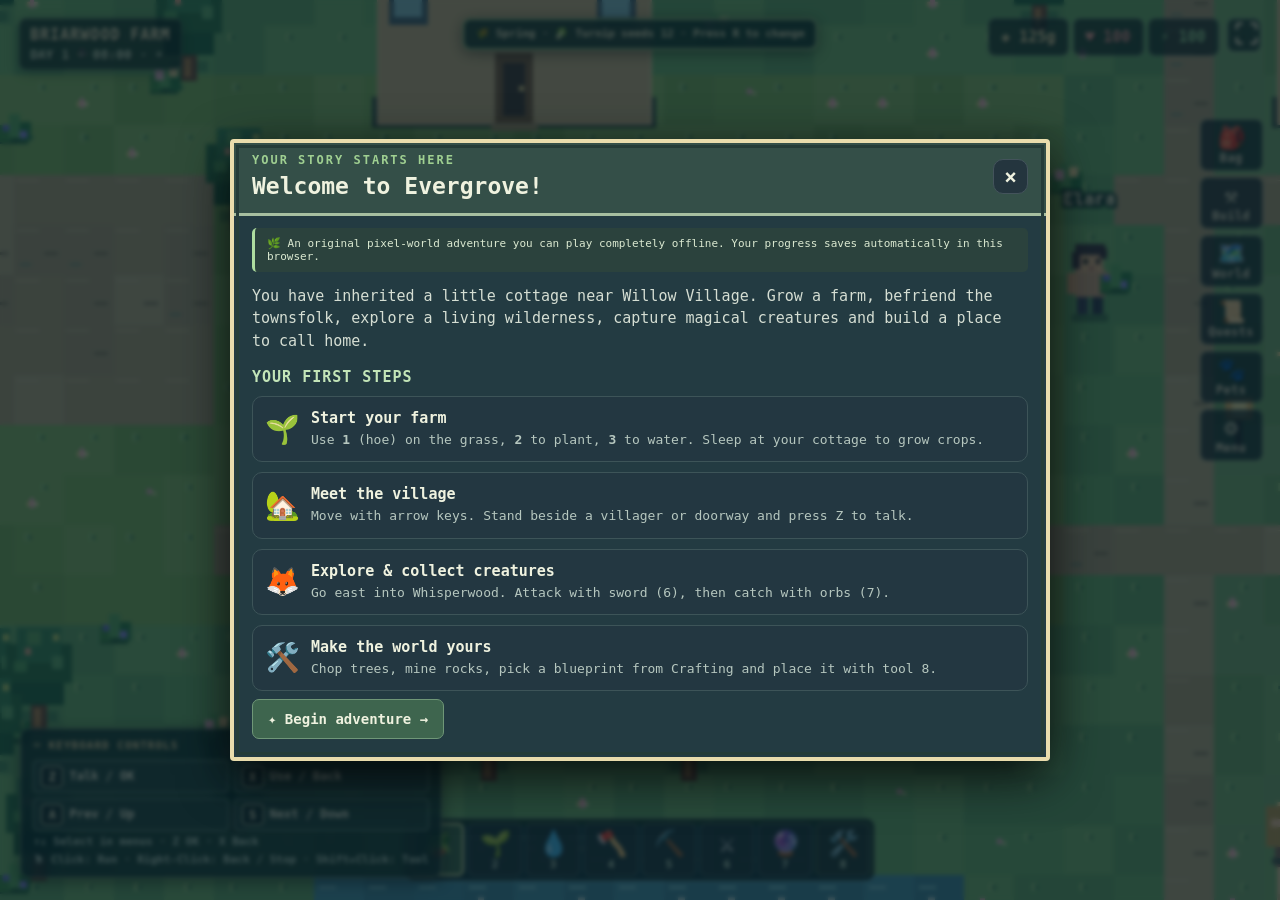
==== Evergrove/index.html @ 89de707e "Finish wilderness foraging, city stalls and in-game farm and sword controls" ====
<!DOCTYPE html>
<html lang="en">
<head>
  <meta charset="utf-8" />
  <meta name="viewport" content="width=device-width, initial-scale=1, maximum-scale=1, viewport-fit=cover" />
  <meta name="theme-color" content="#131d26" />
  <meta name="description" content="Play Evergrove: an offline-ready pixel farming, life, RPG and monster collecting adventure." />
  <link rel="manifest" href="./manifest.webmanifest" />
  <link rel="icon" href="./icon.svg" type="image/svg+xml" />
  <meta name="apple-mobile-web-app-capable" content="yes" />
  <meta name="apple-mobile-web-app-status-bar-style" content="black-translucent" />
  <meta name="apple-mobile-web-app-title" content="Evergrove" />
  <title>Evergrove · Pocket Adventure v0.5</title>
  <style>
:root{--bg:#121c25;--panel:#1b2a33;--panel2:#22323b;--border:#34434b;--muted:#9ba9a8;--light:#eff2df;--green:#9fcf91;--mint:#b8e6ae;--gold:#f4d291;--blue:#a2cde1;--danger:#ff9690;--shadow:0 12px 36px #07101550}*{box-sizing:border-box}html,body{margin:0;min-height:100%;background:radial-gradient(ellipse at 10% 5%,#203644,transparent 43%),radial-gradient(ellipse at 100% 90%,#24342a,transparent 44%),var(--bg);color:var(--light);font-family:system-ui,-apple-system,"Segoe UI",sans-serif}button{font:inherit;color:inherit;cursor:pointer}button:disabled{opacity:.35;cursor:not-allowed}.shell{max-width:1510px;margin:auto;padding:22px 25px 16px}.topbar{display:flex;align-items:center;gap:13px;margin-bottom:18px}.brand-mark{height:48px;width:48px;display:grid;place-items:center;background:#a9d899;color:#1b342f;font-size:30px;border-radius:13px;box-shadow:0 0 26px #9bd59b25}.eyebrow{font-size:10px;font-weight:800;letter-spacing:2px;color:var(--green)}h1,h2,p{margin:0}.brand-copy h1{font-size:22px;letter-spacing:4px;font-weight:950;line-height:1.2}.brand-copy h1 span{color:var(--gold)}.top-spacer{flex:1}.pill{font-size:11px;letter-spacing:1px;font-weight:800;padding:10px 14px;border:1px solid #496054;border-radius:999px;color:#c1f2b7;background:#233b34;white-space:nowrap}.pill.muted{background:#24323b;border-color:#394a53;color:#bac7c6}.dot{display:inline-block;background:#a9ed8c;border-radius:50%;width:7px;height:7px;margin-right:6px;box-shadow:0 0 9px #b5f5a5}.icon-btn{background:#24353e;border:1px solid #43535b;border-radius:10px;width:35px;height:35px;display:grid;place-items:center;font-size:21px;font-weight:700}.icon-btn:hover,.quick-actions button:hover{border-color:var(--green);background:#29423d}.layout{display:grid;grid-template-columns:minmax(0,1fr) 300px;gap:17px}.game-column{min-width:0}.world-header{display:flex;justify-content:space-between;align-items:center;padding:3px 5px 13px}.world-header h2{font-size:22px;letter-spacing:.3px;margin-top:3px}.world-details{display:flex;align-items:center;flex-wrap:wrap;gap:9px}.world-details span{font-size:12px;color:#e6e8d8;background:#22323c;border:1px solid #374953;padding:7px 10px;border-radius:6px;font-weight:700}.world-details .coin{color:#f6d793}.game-frame{position:relative;padding:6px;border:1px solid #65795d;border-radius:15px;background:#263a3a;box-shadow:0 20px 50px #050c1199;overflow:hidden}#game{display:block;width:100%;height:auto;aspect-ratio:5/3;image-rendering:pixelated;background:#528b63;border-radius:8px;cursor:crosshair}.viewport-badge{position:absolute;top:17px;left:18px;border:1px solid #f1f0d650;border-radius:5px;color:#fffbda;background:#14242caa;backdrop-filter:blur(5px);font-size:10px;letter-spacing:1.4px;font-weight:900;padding:7px 11px;pointer-events:none}.view-hint{position:absolute;bottom:17px;left:18px;pointer-events:none;background:#152a2dcc;border:1px solid #d0f5c535;padding:9px 12px;border-radius:7px;font-size:11px;font-weight:650;max-width:70%;text-shadow:0 1px #132}.toast-stack{position:absolute;left:50%;top:14%;transform:translateX(-50%);width:max-content;max-width:80%;display:flex;flex-direction:column;align-items:center;gap:6px;pointer-events:none}.toast{background:#172c31ee;border:1px solid #a7d899aa;padding:10px 15px;border-radius:9px;color:#f6f6df;box-shadow:var(--shadow);font-size:12px;animation:pop .16s ease-out}.toast.error{border-color:#f7a398}@keyframes pop{from{opacity:0;transform:translateY(7px)}to{opacity:1;transform:translateY(0)}}.tool-row{display:grid;grid-template-columns:repeat(8,minmax(0,1fr));gap:7px;padding:12px 0 10px}.tool{background:#203139;border:1px solid #41515a;border-radius:10px;min-width:0;min-height:69px;position:relative;display:flex;flex-direction:column;align-items:center;justify-content:center;gap:2px;transition:background .1s}.tool .tool-emoji{font-size:25px}.tool .tool-name{font-size:11px;font-weight:650;white-space:nowrap}.tool .tool-num{position:absolute;left:7px;top:5px;color:#829895;font-size:9px}.tool:hover{background:#31463e}.tool.active{background:#365344;border-color:#bcdd8e;box-shadow:inset 0 0 0 1px #a5cd8b,0 0 12px #a6d88525}.tool.active .tool-name{color:#d9f7bb}.bottom-row{display:flex;gap:18px;align-items:center;padding:4px 2px 14px}.bar-group{min-width:139px;flex:1;max-width:220px}.bar-group label{display:flex;justify-content:space-between;font-size:10px;font-weight:850;letter-spacing:1px;margin-bottom:6px;color:#c1ceca}.meter,.xp-track{height:8px;background:#0f1c24;overflow:hidden;border-radius:99px;border:1px solid #435453}.fill,.xp-track>div{height:100%;transition:width .25s ease}.fill.health{background:linear-gradient(90deg,#d66e67,#ffb295)}.fill.energy{background:linear-gradient(90deg,#72a4a4,#bceaa1)}.bottom-hint{margin-left:auto;font-size:11px;color:#abbdb5}.bottom-hint strong{color:#e1efcf}.quick-actions{display:flex;gap:8px;flex-wrap:wrap}.quick-actions button{padding:11px 13px;border-radius:9px;border:1px solid #42545a;background:#22313a;font-weight:760;font-size:12px}.sidebar{display:flex;flex-direction:column;gap:13px}.panel{background:linear-gradient(135deg,#22333b,#1d2c35);border:1px solid #394b50;border-radius:12px;padding:16px;box-shadow:0 8px 25px #0610182b}.panel-title{display:flex;align-items:center;justify-content:space-between;font-size:11px;font-weight:900;letter-spacing:1.2px;color:#d8e7c9;margin-bottom:13px}.tiny-chip{background:#405140;color:#c4e7ad;font-size:9px;border-radius:4px;padding:4px 6px}.profile{display:flex;align-items:center;gap:12px}.portrait{width:60px;height:60px;display:grid;place-items:center;background:linear-gradient(135deg,#80a9a1,#41746c);font-size:31px;border:2px solid #b4c7a8;border-radius:10px;box-shadow:inset 0 -6px #1f454630}.profile>div:last-child{flex:1;min-width:0}.profile strong,.companion-preview strong{display:block;font-size:13px}.profile small,.companion-preview small{display:block;font-size:10px;color:#a4b7b6;margin-top:4px}.xp-track{height:6px;margin-top:9px}.xp-track>div{background:#c7b1f0;width:0}.text-button{border:0;padding:0;background:transparent;color:#b6dcae;font-size:10px;letter-spacing:0}.text-button:hover{text-decoration:underline}.quest-preview{display:flex;flex-direction:column;gap:11px}.quest-item{display:flex;flex-direction:column;gap:5px}.quest-title{display:flex;justify-content:space-between;gap:9px;font-size:12px;font-weight:750}.quest-title span:last-child{font-weight:500;color:#d6ca97;white-space:nowrap}.quest-bar{height:5px;background:#344951;border-radius:5px;overflow:hidden}.quest-bar>div{height:100%;background:#aed69b}.inventory-mini{display:grid;grid-template-columns:repeat(4,minmax(0,1fr));gap:7px}.bag-slot{display:flex;align-items:center;flex-direction:column;justify-content:center;gap:2px;background:#162730;border:1px solid #34454b;border-radius:8px;padding:6px 1px;min-height:58px}.bag-slot span{font-size:20px}.bag-slot small{font-size:10px;color:#dfe3d3}.companion-preview{display:flex;align-items:center;gap:12px}.creature-emoji{font-size:33px}.log-panel{min-height:170px;flex:1}.log-content{display:flex;flex-direction:column;gap:9px;max-height:210px;overflow:auto}.log-entry{font-size:11px;line-height:1.4;color:#b1c2bb;border-bottom:1px solid #34454b;padding-bottom:7px}.log-entry b{color:#f0e4b5}footer{display:flex;justify-content:space-between;gap:16px;padding:22px 4px 5px;color:#829797;font-size:10px;letter-spacing:1px}.modal-layer{position:fixed;inset:0;z-index:1000;display:grid;place-items:center;background:#061017ca;backdrop-filter:blur(4px);padding:18px}.modal-layer.hidden{display:none}.modal{width:min(660px,96vw);max-height:min(86vh,850px);display:flex;flex-direction:column;overflow:hidden;border:1px solid #7f9e82;border-radius:15px;background:#1a2a34;box-shadow:0 30px 90px #0009}.modal-head{padding:19px 22px 16px;display:flex;align-items:center;justify-content:space-between;border-bottom:1px solid #40545a;background:#22373d}.modal-head h2{font-size:21px;margin-top:5px}.modal-body{overflow:auto;padding:20px 22px 25px}.modal p{font-size:13px;color:#d5ded3;line-height:1.7;margin:0 0 12px}.modal h3{font-size:12px;letter-spacing:1px;color:#c3e5b8;margin:16px 0 10px}.modal-list{display:grid;gap:10px}.modal-item{display:flex;align-items:center;gap:11px;padding:12px;border:1px solid #3d5458;border-radius:10px;background:#233741}.modal-item .emoji{font-size:28px;flex:0 0 35px;text-align:center}.modal-item .item-detail{flex:1;min-width:0}.modal-item strong{display:block;font-size:13px}.modal-item small{display:block;font-size:11px;color:#b6c7bf;margin-top:4px;line-height:1.4}.modal-item button,.choice,.primary-btn,.danger-btn{border:1px solid #6f9777;border-radius:7px;background:#3e654e;padding:9px 12px;font-size:11px;font-weight:850}.modal-item button:hover,.choice:hover,.primary-btn:hover{background:#527b5d}.modal-item button:disabled{background:#35444b;border-color:#4b5e60}.choice{width:100%;text-align:left;margin-top:8px;background:#293e43;border-color:#456060;padding:12px;font-size:12px}.primary-btn{padding:11px 15px;margin-top:8px}.danger-btn{background:#6b373d;border-color:#bb777b;margin-top:8px}.button-line{display:flex;gap:8px;flex-wrap:wrap;align-items:center;margin:10px 0}.stat-line{display:flex;justify-content:space-between;gap:10px;padding:8px 0;border-bottom:1px solid #31474d;color:#d2dcca;font-size:12px}.item-grid{display:grid;grid-template-columns:repeat(4,1fr);gap:9px}.item-grid .bag-slot{min-height:85px}.item-grid .bag-slot small{word-break:break-word;padding:0 2px;text-align:center}.mini-map{width:100%;border:3px solid #51695c;border-radius:6px;image-rendering:pixelated}.notification{font-size:11px;padding:9px 12px;margin-bottom:13px;background:#2b423d;border-left:3px solid #aedda0;border-radius:5px;color:#dbe9d1}.subtle{color:#adbdba;font-size:11px!important}.kbd{display:inline-block;padding:2px 6px;border:1px solid #647875;border-radius:4px;background:#314449;color:#e4ebd9;font-family:monospace;font-size:11px}.mobile-controls{display:none}.mobile-controls button{background:#1a2c36bb;border:2px solid #e0f3cf77;color:#fff;border-radius:11px;touch-action:none}.dpad>button{margin-left:43px}.dpad button{width:43px;height:40px;margin:2px;font-size:15px}.touch-actions{display:flex;gap:8px;align-items:end}.touch-actions button{height:60px;width:58px;font-size:19px;font-weight:900}.touch-actions small{font-size:9px}@media(max-width:1180px){.layout{grid-template-columns:minmax(0,1fr) 265px}.pill.muted{display:none}.shell{padding:15px}.panel{padding:12px}.tool .tool-name{font-size:10px}}@media(max-width:850px){.layout{grid-template-columns:1fr}.sidebar{display:grid;grid-template-columns:repeat(2,minmax(0,1fr))}.world-header{gap:10px;flex-wrap:wrap}.bottom-hint{display:none}.log-panel{min-height:auto}.mobile-controls{display:flex;position:absolute;bottom:14px;left:12px;right:12px;justify-content:space-between;align-items:end;pointer-events:none}.mobile-controls button{pointer-events:auto}.view-hint{display:none}.shell{padding:9px}.topbar{gap:8px}.brand-mark{height:41px;width:41px}.brand-copy h1{font-size:17px}.brand-copy .eyebrow{font-size:8px}.world-details{gap:5px}.world-details span{font-size:10px;padding:5px 7px}}@media(max-width:580px){.sidebar{grid-template-columns:1fr}.pill.offline{font-size:8px;padding:7px}.tool-row{grid-template-columns:repeat(4,1fr)}.tool{min-height:58px}.world-header h2{font-size:18px}.world-details{width:100%}.game-frame{padding:3px}.viewport-badge{top:8px;left:8px;font-size:8px;padding:5px}.quick-actions button{flex:1 1 28%;font-size:10px;padding:9px 5px}.dpad button{width:35px;height:34px}.dpad>button{margin-left:36px}.touch-actions button{height:47px;width:42px}.item-grid{grid-template-columns:repeat(3,1fr)}.modal-body{padding:13px}.modal-head{padding:12px}}

/* v0.2 - Pixel-world interface. Every actionable menu is over the game. */
:root{--touch-opacity:.28}
html,body{overscroll-behavior:none}
body{background:#101b23}
.shell{max-width:1260px;padding:20px;margin:auto}
.topbar,.world-header,.tool-row,.bottom-row,.quick-actions,.sidebar,footer{display:none!important}
.layout{display:block!important}.game-column{width:100%}
.game-frame{padding:4px;position:relative;isolation:isolate;overflow:hidden;border:3px solid #617a61;border-radius:14px;background:#15292a;user-select:none;-webkit-user-select:none}
#game{width:100%;height:auto;display:block;aspect-ratio:5/3;cursor:crosshair;touch-action:none}
.view-hint,.viewport-badge{display:none!important}
.game-hud{position:absolute;inset:0;pointer-events:none;z-index:10;font-family:ui-monospace,Consolas,monospace}
.game-hud button{pointer-events:auto;touch-action:manipulation}
.hud-top{position:absolute;left:1.5%;right:1.5%;top:2%;display:flex;align-items:flex-start;gap:8px;justify-content:space-between}
.hud-location{display:flex;flex-direction:column;gap:3px;background:#172c2cbb;border:1px solid #d5e3bf5a;padding:7px 10px;border-radius:7px;text-shadow:1px 1px #172321;box-shadow:0 3px 12px #051a1855}
.hud-location span:first-child{font-size:12px;letter-spacing:1px;font-weight:900;color:#fcf2c5}.hud-location span:last-child{font-size:10px;color:#e0f2cf;font-weight:700}
.hud-stats{display:flex;margin-left:auto;gap:4px}.hud-stats span{background:#162c30bc;color:#ffecb4;border:1px solid #c5d6bc77;border-radius:7px;padding:7px 9px;font-size:12px;font-weight:800;text-shadow:1px 1px #142423}
.hud-stats span:nth-child(2){color:#f7aaa0}.hud-stats span:nth-child(3){color:#b1eda9}
.hud-icon{width:34px;height:34px;border:1px solid #cfeac593;border-radius:7px;background:#172c30ba;font-size:24px;font-weight:900;color:#fff5d7}
.hud-menu{position:absolute;top:13.2%;right:1.35%;display:flex;flex-direction:column;gap:6px}
.hud-menu button{min-width:48px;min-height:43px;padding:5px 8px;background:#122732bd;border:1px solid #e3ebc177;border-radius:7px;color:#f7edce;font-size:18px;display:flex;flex-direction:column;gap:1px;align-items:center;justify-content:center;text-shadow:1px 1px 1px #16282b}
.hud-menu button small{font-size:9px;font-weight:850;letter-spacing:.3px}
.hud-menu button:active,.hud-menu button:hover,.ingame-tool:hover{background:#50745bce}
.ingame-tools{position:absolute;bottom:2.1%;left:50%;transform:translateX(-50%);display:flex;gap:4px;border:1px solid #e2e8c262;border-radius:9px;padding:4px;background:#0c2328bd}
.ingame-tool{height:45px;min-width:48px;background:#2d4245b5;color:#fff;border:1px solid #8da79774;border-radius:6px;display:flex;align-items:center;justify-content:center;flex-direction:column;gap:0;position:relative}
.ingame-tool span{font-size:22px}.ingame-tool small{font:600 9px monospace;color:#cde5c8}.ingame-tool.active{background:#4c7559e8;border:2px solid #e4efa9}
.modal-layer{position:absolute;inset:0;z-index:80;padding:12px;background:#04161fb0;backdrop-filter:blur(2px)}
.modal{max-height:91%;width:min(690px,96%);border:4px solid #e9dcac;outline:3px solid #243c38;outline-offset:-9px;border-radius:4px;background:#233b42;box-shadow:0 14px 50px #000c;font-family:ui-monospace,Consolas,monospace}
.modal-head{background:#344f48;padding:10px 18px 12px;border-bottom:3px solid #a7bfa0}
.modal-head h2{font-size:20px;line-height:1.25}.modal-body{padding:12px 18px 18px}
.modal-layer.dialogue-layer{background:transparent;backdrop-filter:none;display:flex;align-items:flex-end;justify-content:center;padding:0 8% 9%;pointer-events:none}
.dialogue-layer .modal{width:100%;max-width:800px;max-height:76%;pointer-events:auto;box-shadow:0 4px 0 #1a3334,0 9px 35px #000a}
.dialogue-layer .modal-head{padding:5px 12px;min-height:33px}
.dialogue-layer .modal-head h2,.dialogue-layer .modal-head .eyebrow{display:none}
.dialogue-layer .modal-body{padding:8px 14px 14px}
.dialogue-layer .modal h3{margin:8px 0 3px;font-size:10px;color:#f8dda6}
.dialogue-layer .choice{font-size:12px;padding:8px 12px;margin-top:5px}
.dialogue-pixel{display:flex;align-items:stretch;gap:12px;color:#ffefbd}
.dialogue-face{display:flex;flex-direction:column;align-items:center;justify-content:center;min-width:104px;background:#4d7261;border:3px solid #a3b692;border-radius:3px;box-shadow:inset 0 0 0 3px #385f52;padding:7px 3px}
.dialogue-face span{font-size:45px;line-height:1.25;image-rendering:pixelated}
.dialogue-face small{font-size:9px;color:#f4e8ba;text-align:center}
.dialogue-talk{flex:1;min-width:0;display:flex;flex-direction:column;justify-content:center;gap:8px}
.dialogue-speaker{font-weight:900;font-size:16px;color:#e9de98;border-bottom:1px solid #a6b28b99;padding-bottom:5px}
.dialogue-speaker small{float:right;color:#f4b3ac;font-size:11px}
.dialogue-copy{min-height:42px;font-size:15px;font-weight:650;line-height:1.5;color:#f7f0da;cursor:pointer}
.dialogue-copy:after{content:' ▾';color:#d5efb2;animation:blinky .9s step-end infinite}
.dialogue-gift{font-size:11px;color:#b6d7bb}
@keyframes blinky{50%{opacity:0}}
.touch-opacity-slider{width:100%;accent-color:#a5d58f;touch-action:auto;margin:12px 0}
.mobile-controls,.orientation-advice{display:none}
.toast-stack{top:20%;z-index:60}
@media(max-width:730px){
 .shell{padding:0}.game-frame{border-radius:0;border-width:0;padding:0}
 .hud-menu{top:16%}.hud-menu button{min-width:40px;min-height:38px;font-size:15px}
 .hud-stats span{padding:6px;font-size:10px}
 .hud-location{padding:5px;font-size:10px}
 .ingame-tools{bottom:1%}.ingame-tool{min-width:34px;height:38px}.ingame-tool span{font-size:16px}
}
/* Touch first - the overlay fades until pressed, like mobile shooter games. */
@media(hover:none) and (pointer:coarse){
 body{touch-action:pan-x pan-y}
 .shell{padding:0;max-width:none}
 .game-frame{border:0;border-radius:0;padding:0;width:100vw}
 .game-hud{pointer-events:none}
 .hud-top{top:env(safe-area-inset-top,3px);padding-top:3px;left:max(8px,env(safe-area-inset-left));right:max(8px,env(safe-area-inset-right))}
 .hud-location{padding:4px 7px}.hud-location span:first-child{font-size:9px}.hud-location span:last-child{font-size:8px}
 .hud-stats span{padding:4px 6px;font-size:10px}.hud-icon{width:31px;height:31px}
 .hud-menu{top:18%;right:max(7px,env(safe-area-inset-right));flex-direction:column;gap:4px;z-index:1}
 .hud-menu button{width:42px;min-height:33px;padding:3px;font-size:15px;border-color:#e2ecd158;background:#102933ad}
 .hud-menu button small{font-size:7px}
 .ingame-tools{display:none}
 .mobile-controls{display:flex!important;position:absolute;inset:auto 0 0 0;height:54%;z-index:30;justify-content:space-between;align-items:flex-end;pointer-events:none;padding:0 max(20px,env(safe-area-inset-right)) max(15px,env(safe-area-inset-bottom)) max(18px,env(safe-area-inset-left))}
 .joystick-zone{--stick-size:clamp(108px,22vw,154px);position:relative;flex:none;width:var(--stick-size);height:var(--stick-size);border-radius:50%;touch-action:none;pointer-events:auto;opacity:var(--touch-opacity);transition:opacity .15s;outline:none}
 .joystick-ring{position:absolute;inset:3px;border:2.5px solid #f8ffd9;border-radius:50%;background:#213f42b5;box-shadow:0 0 0 5px #10202544,inset 0 0 24px #c7e9c022}
 .joystick-ring:before,.joystick-ring:after{content:'';position:absolute;background:#e1efcf33;left:50%;top:17%;width:1px;height:66%}.joystick-ring:after{transform:rotate(90deg)}
 .joystick-knob{position:absolute;left:50%;top:50%;width:41%;height:41%;border-radius:50%;background:#d4edc5b4;border:2px solid #f6ffe1;box-shadow:0 2px 12px #060f1255;transform:translate(-50%,-50%);will-change:transform}
 .joystick-caption{position:absolute;top:100%;left:50%;transform:translate(-50%,2px);font:700 9px monospace;color:#fffbe1;pointer-events:none}
 .joystick-zone.engaged,.mobile-action-pair button:active,.mobile-tool-picker button:active{opacity:.78}
 .right-game-controls{pointer-events:none;display:flex;flex-direction:column;align-items:center;gap:8px;margin-bottom:6px}
 .right-game-controls button{pointer-events:auto;touch-action:none;user-select:none;-webkit-user-select:none}
 .mobile-tool-picker{display:flex;align-items:center;gap:4px;border-radius:7px;padding:3px 6px;background:#172c317f;opacity:var(--touch-opacity);border:1px solid #d5f2d8a0;pointer-events:auto}
 .mobile-tool-picker button{width:29px;height:27px;font-size:12px;border:0;background:#527369aa;border-radius:5px;color:white}
 .mobile-tool-picker span{display:inline-block;min-width:74px;text-align:center;font:bold 11px monospace;color:#fff}
 .mobile-action-pair{display:flex;gap:14px;align-items:flex-end}
 .mobile-action-pair button{width:clamp(61px,9vw,85px);height:clamp(61px,9vw,85px);border:3px solid #f5f6df;border-radius:50%;background:#1c3c45d1;color:#f7f5e1;display:flex;flex-direction:column;align-items:center;justify-content:center;gap:2px;opacity:var(--touch-opacity);box-shadow:0 2px 12px #080f1666}
 .mobile-action-pair button b{font-size:22px}.mobile-action-pair button small{font:900 10px monospace}
 .mobile-action-pair button.action-use{transform:translateY(-25px);border-color:#dbeba9}
 .modal-layer{z-index:65;padding:6px;background:#06171cbd}
 .modal{width:93%;max-height:96%;border-width:3px;outline-width:2px}
 .modal-head{padding:5px 12px}.modal-head h2{font-size:15px}
 .modal-body{padding:8px 11px;font-size:11px}.modal-item{padding:7px}
 .modal-item small,.modal p{font-size:10px;line-height:1.4}
 .dialogue-layer{padding:0 8% 4%}
 .dialogue-layer .modal{width:100%;max-height:88%}
 .dialogue-layer .modal-body{padding:7px 10px}
 .dialogue-face{min-width:69px}.dialogue-face span{font-size:29px}
 .dialogue-copy{font-size:12px;min-height:31px}.dialogue-speaker{font-size:14px}
 .dialogue-layer .choice{padding:7px 9px;font-size:11px}
 .dialogue-layer .modal h3{font-size:9px;margin:5px 0}
}
/* Mobile landscape has a full-window canvas with no browser-page scrolling. */
@media(hover:none) and (pointer:coarse) and (orientation:landscape){
 html,body{width:100%;height:100%;overflow:hidden}
 .shell,.layout,.game-column{height:100%;width:100%;padding:0}
 .game-frame{position:fixed;inset:0;width:100vw;height:100dvh;max-height:none;overflow:hidden;display:grid;place-items:center;background:#0f2928}
 #game{width:100%;height:100%;aspect-ratio:auto;object-fit:fill}
 .joystick-zone{--stick-size:clamp(100px,23dvh,155px)}
 .mobile-controls{height:55%;padding-bottom:max(13px,env(safe-area-inset-bottom))}
 .right-game-controls{margin-right:5px}
 .mobile-action-pair button{width:clamp(55px,14dvh,79px);height:clamp(55px,14dvh,79px)}
 .mobile-action-pair button.action-use{transform:translateY(-17px)}
 .hud-menu{top:19%}
}
@media(hover:none) and (pointer:coarse) and (orientation:portrait){
 .orientation-advice{display:flex;position:fixed;inset:0;z-index:120;background:#132f31f5;color:#f5eaca;align-items:center;justify-content:center;flex-direction:column;text-align:center;padding:28px;gap:15px}
 .orientation-advice .rotate-icon{font-size:60px;color:#cce4a3;letter-spacing:8px}
 .orientation-advice strong{font:bold 21px monospace}.orientation-advice p{font-size:13px;line-height:1.5;max-width:300px}
 .orientation-advice button{padding:12px 16px;background:#456b56;border:2px solid #acd4a6;color:#fff4d2;border-radius:7px;font:700 12px monospace}
 body.allow-portrait .orientation-advice{display:none}
 #game{max-height:95vh}
 .mobile-controls{height:44%;padding:0 15px 19px}
 .joystick-zone{--stick-size:105px}
 .mobile-action-pair button{width:55px;height:55px}
 .right-game-controls{gap:8px}
}
@media(max-height:420px) and (orientation:landscape){
 .hud-menu{top:18%;gap:3px}.hud-menu button{min-height:29px;width:37px;font-size:13px}
 .hud-menu button small{font-size:7px}
 .mobile-controls{padding-bottom:9px}
 .joystick-zone{--stick-size:clamp(93px,34dvh,125px)}
 .modal-item{padding:5px}
}

/* v0.3 - GBA dialogue takes only the bottom 30% of the actual game viewport.
   Choices float separately on the RIGHT, ABOVE the dialogue, never pushing it taller. */
.modal-layer.dialogue-layer {
  position:absolute; inset:0; padding:0 1.5% 1.1%;
  display:flex; align-items:flex-end; justify-content:center;
  background:transparent; backdrop-filter:none; pointer-events:none; z-index:85;
}
.dialogue-layer .modal {
  box-sizing:border-box; position:relative; flex:none;
  width:100%; max-width:none; height:30%; min-height:0; max-height:30%;
  margin:0; padding:0; display:block; overflow:visible; pointer-events:auto;
  border:3px solid #f4e1a8; outline:2px solid #304b44;
  outline-offset:-7px; border-radius:5px;
  background:linear-gradient(165deg,#34564c,#263f42);
  box-shadow:0 5px 0 #19322c,0 10px 28px #0008;
}
.dialogue-layer .modal-head {
  position:absolute; top:4px; right:5px; width:auto; height:auto; min-height:0;
  border:0; background:transparent; padding:0; z-index:6;
}
.dialogue-layer .modal-head h2,.dialogue-layer .modal-head .eyebrow {display:none}
.dialogue-layer .modal-head .icon-btn {
  width:clamp(20px,2.8vw,27px); height:clamp(20px,2.8vw,27px); border-radius:3px;
  font-size:17px; line-height:1; background:#142c2add; border-color:#d9e0a9a1;
}
.dialogue-layer .modal-body {padding:0; width:100%; height:100%; overflow:visible}
.dialogue-layer .dialogue-pixel {
  width:100%; height:100%; display:grid;
  grid-template-columns:clamp(70px,18%,136px) minmax(0,1fr);
  align-items:stretch; gap:clamp(7px,1.4vw,16px); padding:clamp(5px,.7vw,9px);
}
.dialogue-layer .dialogue-face {
  min-width:0; width:100%; height:100%; padding:2px;
  display:flex; flex-direction:column; justify-content:center; gap:1px;
  background:#567c69; border:2px solid #a5b798;
  box-shadow:inset 0 0 0 2px #365950; overflow:hidden;
}
.dialogue-layer .npc-pixel-portrait {
  display:block; height:calc(100% - 14px); width:100%; min-height:0;
  image-rendering:pixelated; object-fit:contain;
}
.dialogue-layer .dialogue-face small {
  display:block; font-size:clamp(7px,.85vw,10px); letter-spacing:.3px; white-space:nowrap;
  text-align:center; color:#fff0bf;
}
.dialogue-layer .dialogue-talk {min-width:0; min-height:0; display:flex; flex-direction:column;
  justify-content:space-between; gap:2px; padding:3px clamp(22px,3.8vw,38px) 2px 0;
}
.dialogue-layer .dialogue-speaker {padding:0 0 4px; margin:0; display:flex; gap:8px;
  justify-content:flex-start; align-items:center; font-size:clamp(11px,1.6vw,16px); line-height:1.1;
  border-bottom:1px solid #b1b99588;
}
.dialogue-layer .dialogue-speaker span {float:none; margin-left:auto; color:#ffc3ad; font-size:clamp(9px,1.1vw,12px)}
.dialogue-layer .dialogue-copy {
  flex:1; min-height:0; max-height:100%; padding:3px 0;
  font-size:clamp(11px,1.38vw,16px); line-height:1.35; font-weight:650;
  overflow-y:auto; overflow-wrap:break-word; color:#fff8df;
}
.dialogue-layer .dialogue-footer {display:flex; align-items:center; justify-content:space-between;
  gap:6px; font:600 clamp(8px,.93vw,11px)/1.1 monospace; color:#c8e0bd;
}
.dialogue-layer .dialogue-choices {
  position:absolute; bottom:calc(100% + 9px); right:0;
  width:clamp(165px,28%,290px); max-height:min(56vh,350px);
  background:#263d43; border:3px solid #f1dba8;
  border-radius:4px; padding:7px; overflow-y:auto; z-index:8;
  box-shadow:0 6px 0 #1a2d32,0 8px 28px #000a;
  overscroll-behavior:contain; scrollbar-width:thin;
}
.dialogue-layer .dialogue-option-list {display:flex;flex-direction:column;gap:5px}
.dialogue-layer .dialogue-option-list[hidden] {display:none!important}
.dialogue-layer .choices-heading {font:bold clamp(9px,1vw,11px)/1.1 monospace;
  letter-spacing:.8px;color:#f7e6b7;padding:3px 4px 6px;
  border-bottom:1px solid #869b8b;
}
.dialogue-layer .dialogue-choices .choice {
  width:100%; margin:0; display:block; text-align:left;
  padding:clamp(7px,.85vw,10px); min-height:29px;
  border:1px solid #6e927b;border-radius:3px;background:#355451;
  font:700 clamp(10px,1.12vw,12px)/1.15 monospace; color:#f8f1d7;
  touch-action:manipulation;
}
.dialogue-layer .dialogue-choices .choice:hover,.dialogue-layer .dialogue-choices .choice:focus-visible {background:#567d64;outline:1px solid #e6f0b9}
.dialogue-layer .dialogue-choices .choice:disabled {opacity:.48}
.dialogue-layer .dialogue-choices .dialogue-exit {color:#eadcba;background:#41524e}
/* On a rotated phone the viewport may only be 320-400px tall. */
@media (max-height:500px) and (orientation:landscape){
  .dialogue-layer .dialogue-pixel {grid-template-columns:clamp(65px,15%,108px) minmax(0,1fr); padding:5px;gap:8px}
  .dialogue-layer .dialogue-speaker {font-size:12px;padding-bottom:2px}
  .dialogue-layer .dialogue-copy {font-size:clamp(10px,1.7vw,13px);line-height:1.25;padding:1px 0}
  .dialogue-layer .dialogue-footer {font-size:8px}
  .dialogue-layer .dialogue-choices {width:clamp(157px,28%,240px);max-height:58vh;padding:5px}
  .dialogue-layer .dialogue-choices .choice {font-size:10px;padding:7px;min-height:27px}
  .dialogue-layer .dialogue-face small {display:none}
  .dialogue-layer .npc-pixel-portrait {height:100%}
}
@media (max-width:540px) and (orientation:portrait){
  .dialogue-layer .dialogue-pixel {grid-template-columns:52px minmax(0,1fr);gap:5px;padding:3px}
  .dialogue-layer .dialogue-face small,.dialogue-layer .dialogue-footer {display:none}
  .dialogue-layer .dialogue-copy {font-size:10px}
  .dialogue-layer .dialogue-speaker {font-size:11px;padding-bottom:2px}
  .dialogue-layer .dialogue-choices {width:min(180px,58vw);max-height:47vh}
}


/* v0.4: Always place NPC interaction outcomes ABOVE the choice list. */
.dialogue-layer .dialogue-side {
  position:absolute; right:0; bottom:calc(100% + 9px);
  width:clamp(165px,28%,290px); max-height:min(61dvh,400px);
  display:flex; flex-direction:column; gap:7px;
  pointer-events:auto; z-index:10;
}
.dialogue-layer .dialogue-side .dialogue-choices {
  position:relative; bottom:auto; right:auto; width:100%;
  max-height:none; min-height:0; flex:0 1 auto;
  overflow-y:auto; z-index:1;
}
.dialogue-layer .dialogue-result {
  flex:none; max-height:17dvh; overflow-y:auto;
  border:2px solid #f3e3ab; background:#244a47;
  padding:8px 10px; border-radius:4px;
  box-shadow:0 4px 0 #122d2b,0 7px 22px #0009;
  font:700 clamp(10px,1.12vw,12px)/1.35 ui-monospace,Consolas,monospace;
  color:#fff2c5; overflow-wrap:break-word;
}
.dialogue-layer .dialogue-result[hidden]{display:none!important}
/* v0.4: Smaller mission entries, grid layout, and collapsible adventurer records. */
.modal-layer.quest-layer .modal {
  width:min(840px,95%); max-width:none; max-height:96%;
}
.quest-layer .modal-head{padding:7px 12px;min-height:0}
.quest-layer .modal-head h2{font-size:clamp(13px,1.7vw,17px);line-height:1.15}
.quest-layer .modal-head .eyebrow{font-size:8px;letter-spacing:.5px}
.quest-layer .modal-head .icon-btn{height:26px;width:26px;font-size:17px}
.quest-layer .modal-body{padding:7px 10px 9px;overscroll-behavior:contain}
.quest-layer .modal h3{font:800 10px/1.2 ui-monospace,Consolas,monospace;letter-spacing:.4px;margin:3px 0 7px}
.quest-layer .quest-grid{display:grid;grid-template-columns:repeat(2,minmax(0,1fr));gap:5px}
.quest-layer .quest-grid .modal-item{padding:5px 7px;gap:6px;min-width:0;border-radius:5px}
.quest-layer .quest-grid .emoji{font-size:17px;flex:0 0 20px}
.quest-layer .quest-grid .item-detail strong{font-size:10px;line-height:1.2}
.quest-layer .quest-grid .item-detail small{font-size:9px;line-height:1.2;margin-top:2px}
.quest-layer .quest-grid .modal-item button{
  flex:none;font:800 9px/1.1 ui-monospace,Consolas,monospace;
  padding:6px 7px;white-space:nowrap;border-radius:4px;
}
.quest-layer .quest-records{margin-top:9px;font:700 10px/1.3 ui-monospace,Consolas,monospace}
.quest-layer .quest-records summary{
  list-style:revert;cursor:pointer;user-select:none;color:#f5e0ad;
  border-top:1px solid #648078;padding:7px 3px 3px;
}
.quest-layer .quest-records-grid{display:grid;grid-template-columns:repeat(2,minmax(0,1fr));gap:0 12px;margin:6px 0}
.quest-layer .quest-records .stat-line{font-size:10px;padding:5px 0}
@media(max-width:540px){
  .quest-layer .quest-grid{grid-template-columns:1fr}
}
@media(max-height:500px) and (orientation:landscape){
  .dialogue-layer .dialogue-side{width:clamp(157px,28%,240px);max-height:64dvh;gap:5px}
  .dialogue-layer .dialogue-result{padding:5px 7px;font-size:10px;max-height:18dvh}
  .quest-layer .modal-head{padding:4px 10px}
  .quest-layer .modal-body{padding:5px 8px}
  .quest-layer .quest-grid{gap:4px}
  .quest-layer .quest-grid .modal-item{padding:4px 6px}
  .quest-layer .quest-grid .item-detail strong{font-size:9px}
  .quest-layer .quest-grid .item-detail small{font-size:8px}
  .quest-layer .quest-grid .modal-item button{font-size:8px;padding:5px}
  .quest-layer .quest-records{margin-top:5px}
}
@media(max-width:540px) and (orientation:portrait){
  .dialogue-layer .dialogue-side{width:min(180px,58vw);max-height:min(34vw,36dvh)}
}

</style>
  <link rel="stylesheet" href="./viewport-v0.6.css" />
  <link rel="stylesheet" href="./world-atlas-v014.css" />
  <link rel="stylesheet" href="./living-world-v016.css" />
  <link rel="stylesheet" href="./readability-v0.8.css" />
</head>
<body>
<div class="shell">
  <header class="topbar">
    <div class="brand-mark">✦</div>
    <div class="brand-copy"><div class="eyebrow">A LITTLE WORLD OF YOUR OWN</div><h1>EVERGROVE <span>⟡</span></h1></div>
    <div class="top-spacer"></div>
    <span class="pill offline"><span class="dot"></span> OFFLINE · SOLO</span>
    <span class="pill muted">v0.4 · Dialogue & Quest Fixes</span>
    <button id="helpBtn" class="icon-btn" aria-label="How to play" title="How to play">?</button>
  </header>
  <main class="layout">
    <section class="game-column">
      <div class="world-header">
        <div><div class="eyebrow">YOUR ADVENTURE</div><h2 id="zoneName">Briarwood Farm</h2></div>
        <div class="world-details"><span id="dayLabel">Day 1</span><span id="timeLabel">08:00</span><span id="weatherLabel">☀ Clear</span><span id="goldLabel" class="coin">◈ 125g</span></div>
      </div>
      <div class="game-frame" id="gameFrame">
        <canvas id="game" width="960" height="576" aria-label="Top-down 2D browser game. Move with the arrow keys. Press Z, X, A, S for actions."></canvas>
        <div class="viewport-badge" id="viewportBadge">✦ BRIARWOOD VALLEY</div>
        <div class="view-hint" id="contextHint">Arrows move · Z talk · X use · A/S tools</div>
        <div class="toast-stack" id="toasts" aria-live="polite"></div>
        <div class="game-hud" aria-label="In-game status and menus">
          <div class="hud-top">
            <div class="hud-location"><span id="hudZone">BRIARWOOD FARM</span><span id="hudClock">DAY 1 · 08:00</span></div>
            <div class="hud-stats"><span id="hudGold">◈ 125g</span><span id="hudHealth">♥ 100</span><span id="hudEnergy">⚡ 100</span></div>
            <button class="hud-icon" id="fullscreenBtn" title="Full screen" aria-label="Toggle full screen">⛶</button>
          </div>
          <div class="hud-menu" aria-label="In-game menu">
            <button data-game-menu="inventory" title="Inventory">🎒<small>Bag</small></button>
            <button data-game-menu="craft" title="Crafting">⚒<small>Build</small></button>
            <button data-game-menu="map" title="World Atlas — view all published maps" aria-label="Open world map atlas">🗺️<small>World</small></button>
            <button data-game-menu="journal" title="Quests">📜<small>Quests</small></button>
            <button data-game-menu="creatures" title="Creature collection">🐾<small>Pets</small></button>
            <button data-game-menu="settings" title="Settings and save">⚙<small>Menu</small></button>
          </div>
          <div class="ingame-tools" id="ingameTools" aria-label="Select game tool"></div>
        </div>
        <aside class="desktop-key-guide" aria-label="Desktop keyboard actions">
          <div class="key-guide-heading">⌨ KEYBOARD CONTROLS</div>
          <div class="key-guide-grid">
            <button data-pad-action="talk" title="Talk / interact / confirm"><kbd>Z</kbd><span>Talk / OK</span></button>
            <button data-pad-action="use" title="Use tool / go back"><kbd>X</kbd><span>Use / Back</span></button>
            <button data-pad-action="previous" title="Previous tool / menu choice"><kbd>A</kbd><span>Prev / Up</span></button>
            <button data-pad-action="next" title="Next tool / menu choice"><kbd>S</kbd><span>Next / Down</span></button>
          </div>
          <div class="key-guide-foot">↑↓ Select in menus · Z OK · X Back</div>
        </aside>
        <div class="mobile-controls" id="mobileControls" aria-label="Touch gaming controls">
          <div class="joystick-zone" id="joystick" role="application" aria-label="Move: drag joystick in any direction">
            <div class="joystick-ring"></div><div class="joystick-knob" id="joystickKnob"></div>
            <span class="joystick-caption">MOVE</span>
          </div>
          <div class="right-game-controls">
            <div class="mobile-tool-picker"><button id="touchToolPrev" aria-label="Previous tool">◀</button><span id="touchToolName">🪴 Hoe</span><button id="touchToolNext" aria-label="Next tool">▶</button></div>
            <div class="mobile-action-pair"><button id="touchInteract" class="action-talk" aria-label="Talk or interact"><b>✦</b><small>TALK</small></button><button id="touchUse" class="action-use" aria-label="Use selected tool"><b>✧</b><small>USE</small></button></div>
          </div>
        </div>
        <div class="orientation-advice" id="rotationGate" aria-live="polite"><div class="rotate-icon">▯ ↻</div><strong>Turn your phone sideways</strong><p>Evergrove is designed for landscape play with thumb controls.</p><button id="portraitContinue">Play in portrait anyway</button></div>
        <div id="modalLayer" class="modal-layer hidden" role="presentation"><div class="modal" role="dialog" aria-modal="true" aria-labelledby="modalTitle"><div class="modal-head"><div><div id="modalEyebrow" class="eyebrow">EVERGROVE</div><h2 id="modalTitle">Welcome</h2></div><button id="modalClose" class="icon-btn" aria-label="Close">×</button></div><div id="modalBody" class="modal-body"></div></div></div>
      </div>
      <div class="tool-row" id="toolRow" aria-label="Game tools"></div>
      <div class="bottom-row">
        <div class="bar-group"><label>HEALTH <span id="hpValue">100/100</span></label><div class="meter"><div id="hpMeter" class="fill health"></div></div></div>
        <div class="bar-group"><label>ENERGY <span id="energyValue">100/100</span></label><div class="meter"><div id="energyMeter" class="fill energy"></div></div></div>
        <div class="bottom-hint">Select a tool, then <strong>F</strong> in front of you or <strong>click</strong> a nearby tile.</div>
      </div>
      <div class="quick-actions">
        <button id="inventoryBtn">🎒 Inventory</button><button id="craftBtn">⚒ Crafting</button><button id="mapBtn">⌖ World map</button><button id="journalBtn">✧ Journal</button><button id="saveBtn">▣ Save</button><button id="settingsBtn">⚙ Settings</button>
      </div>
    </section>
    <aside class="sidebar">
      <section class="panel profile-panel"><div class="panel-title"><span>YOUR EXPLORER</span><span class="tiny-chip" id="levelLabel">LEVEL 1</span></div>
        <div class="profile"><div class="portrait" id="portrait">🙂</div><div><strong>Valley Wanderer</strong><small id="profileLine">A new story begins...</small><div class="xp-track"><div id="xpMeter"></div></div><small id="xpLabel">0 / 100 XP</small></div></div>
      </section>
      <section class="panel"><div class="panel-title"><span>✦ ACTIVE QUESTS</span><button class="text-button" id="allQuestsBtn">View all →</button></div><div id="questPreview" class="quest-preview"></div></section>
      <section class="panel"><div class="panel-title"><span>🎒 YOUR BAG</span><button class="text-button" id="bagBtn">Open →</button></div><div class="inventory-mini" id="inventoryMini"></div></section>
      <section class="panel companion-panel"><div class="panel-title">✿ CREATURE COMPANION</div><div id="companionPreview" class="companion-preview"><span class="creature-emoji">🥚</span><div><strong>None yet</strong><small>Explore the Whisperwood to find a creature.</small></div></div></section>
      <section class="panel log-panel"><div class="panel-title"><span>✎ ADVENTURE LOG</span><button id="clearLogBtn" class="text-button">Clear</button></div><div id="gameLog" class="log-content"></div></section>
    </aside>
  </main>
  <footer><span>EVERGROVE · A FREE OFFLINE BROWSER GAME</span><span>Saves remain on this device · Export backups in Settings</span></footer>
</div>
<input type="file" id="importFile" accept=".json,application/json" hidden />
<script>
/* EVERGROVE v0.16 Web Edition — no frameworks, CDNs or paid services. */
(() => {
'use strict';
const T=32, MW=68, MH=48, H=576, KEY='evergrove_offline_save_v1';
let W=960;
const canvas=document.getElementById('game'), ctx=canvas.getContext('2d');ctx.imageSmoothingEnabled=false;
const $=id=>document.getElementById(id), clamp=(x,a,b)=>Math.min(b,Math.max(a,x));
const hash=(x,y,n=0)=>{let z=((x*73856093)^(y*19349663)^(n*83492791))>>>0;z=Math.imul(z^(z>>>16),0x7feb352d);z=Math.imul(z^(z>>>15),0x846ca68b);return ((z^(z>>>16))>>>0)/4294967295};
const distance=(x,y,a,b)=>Math.hypot(x-a,y-b);
const TOOLS=[{id:'hoe',emoji:'🪴',name:'Hoe'},{id:'seeds',emoji:'🌱',name:'Seeds'},{id:'water',emoji:'💧',name:'Water'},{id:'axe',emoji:'🪓',name:'Axe'},{id:'pick',emoji:'⛏️',name:'Pickaxe'},{id:'sword',emoji:'⚔️',name:'Sword'},{id:'orb',emoji:'🔮',name:'Capture'},{id:'build',emoji:'🛠️',name:'Build'}];
const ITEMS={seed:['🌱','Turnip seed bag'],carrotSeed:['🥕','Carrot seed bag'],cornSeed:['🌽','Corn seed bag'],pumpkinSeed:['🎃','Pumpkin seed bag'],carrot:['🥕','Carrot'],corn:['🌽','Sun Corn'],pumpkin:['🎃','Moon Pumpkin'],herb:['🌿','Healing herb'],mushroom:['🍄','Forest mushroom'],seashell:['🐚','Coastal shell'],turnip:['🥬','Turnip'],wood:['🪵','Wood'],stone:['🪨','Stone'],berry:['🫐','Berries'],orb:['🔮','Capture orb'],ore:['💎','Iron ore'],flower:['🌸','Wild flower'],fiber:['🌾','Plant fiber'],ring:['💍','Promise ring'],essence:['✨','Spirit essence']};
const RECIPES={fence:{name:'Wooden fence',emoji:'🪵',cost:{wood:2},desc:'Mark the edges of your home.'},path:{name:'Garden path',emoji:'🟫',cost:{stone:1},desc:'A decorative stone walkway.'},lantern:{name:'Glow lantern',emoji:'🏮',cost:{wood:2,ore:1},desc:'Warm light for your village.'},campfire:{name:'Campfire',emoji:'🔥',cost:{wood:4,stone:3},desc:'A glowing outdoor hearth.'},planter:{name:'Flower planter',emoji:'🌺',cost:{wood:3,flower:2},desc:'A colorful garden decoration.'},orb:{name:'Capture orb ×2',emoji:'🔮',cost:{berry:2,stone:2},desc:'Craft two creature-catching orbs.'},seed:{name:'Turnip seeds ×3',emoji:'🌱',cost:{turnip:1},desc:'Turn one harvested crop into three seeds.'}};
const MONSTER_TYPES={mossling:{name:'Mossling',emoji:'🍃',color:'#79c787',hp:34,desc:'A playful woodland spirit.'},emberfox:{name:'Emberfox',emoji:'🦊',color:'#ec996a',hp:46,desc:'A quick, fiery forest fox.'},puddlepuff:{name:'Puddlepuff',emoji:'💠',color:'#8ecbe6',hp:38,desc:'A gentle creature of the lakes.'}};
const HOMES=[{id:'home',x:12,y:16,w:6,h:5,roof:'#d17e65',name:'Your Cottage',kind:'sleep'},{id:'shop',x:30,y:16,w:6,h:5,roof:'#759ece',name:'Willow Market',kind:'shop'},{id:'inn',x:38,y:14,w:6,h:5,roof:'#aa77ae',name:'Moonflower Inn',kind:'inn'},{id:'library',x:30,y:34,w:7,h:5,roof:'#c3a25f',name:'Town Archive',kind:'archive'},{id:'workshop',x:39,y:34,w:7,h:5,roof:'#6ba38d',name:'Crafting Hall',kind:'craft'}];
const NPCS=[{id:'mira',name:'Mira',title:'Farm keeper',x:24,y:25,emoji:'👩🏻‍🌾',color:'#e8b18f',line:'A good garden begins with one little seed.',favorite:'turnip',romance:true},{id:'theo',name:'Theo',title:'Village merchant',x:33,y:23,emoji:'🧑🏽‍💼',color:'#d1a6a2',line:'Fresh supplies for every adventurer!',favorite:'berry',romance:false},{id:'hana',name:'Hana',title:'Explorer & naturalist',x:42,y:23,emoji:'👩🏻‍🔬',color:'#d8bfe9',line:'I wonder what lives in the Whisperwood...',favorite:'flower',romance:true},{id:'rowan',name:'Rowan',title:'Village artisan',x:43,y:31,emoji:'🧑🏼‍🔧',color:'#c1c68f',line:'Everything you can dream of starts with a tool.',favorite:'ore',romance:false}];
const SHOP=[{id:'seed',qty:5,price:25},{id:'carrotSeed',qty:3,price:45},{id:'cornSeed',qty:3,price:60},{id:'pumpkinSeed',qty:2,price:75},{id:'orb',qty:3,price:60},{id:'berry',qty:3,price:18},{id:'flower',qty:2,price:25},{id:'wood',qty:5,price:45},{id:'stone',qty:5,price:35},{id:'ring',qty:1,price:400}];
const QUESTS=[{id:'harvest',title:'A Growing Beginning',desc:'Harvest 3 turnips.',target:3,key:'harvested',reward:{gold:75,seed:5}},{id:'creature',title:'A New Friend',desc:'Capture your first wild creature.',target:1,key:'captured',reward:{gold:100,orb:3}},{id:'builder',title:'Home Sweet Home',desc:'Place 2 crafted decorations.',target:2,key:'built',reward:{gold:80,wood:5}},{id:'miner',title:'Sparkling Discoveries',desc:'Mine 3 ore deposits.',target:3,key:'mined',reward:{gold:85}},{id:'explorer',title:'Beyond the Village',desc:'Discover the Whisperwood and Ancient Ruins.',target:2,key:'explored',reward:{gold:100}},{id:'friends',title:'A Friendly Face',desc:'Earn 5 friendship points with villagers.',target:5,key:'friends',reward:{gold:90,flower:2}}];
const initialState=()=>({version:1,session:{mode:'offline',roomId:null,maxPlayers:10},player:{x:17.5,y:27.5,dir:'up',hp:100,energy:100,gold:125,level:1,xp:0},day:1,time:8*60,weather:'Clear',inventory:{seed:12,carrotSeed:3,cornSeed:2,pumpkinSeed:2,carrot:0,corn:0,pumpkin:0,herb:0,mushroom:0,seashell:0,turnip:0,wood:14,stone:12,berry:5,orb:7,ore:0,flower:2,fiber:0,ring:0,essence:0},tilled:{},crops:{},removed:{},placed:[],relationships:{},flirtDay:{},spouse:null,collection:[],follower:null,appearance:{name:'Valley Wanderer',color:'#79a8a4'},selected:'hoe',blueprint:'fence',touchOpacity:0.28,questsClaimed:[],visited:{farm:true},flags:{},stats:{harvested:0,captured:0,built:0,mined:0,defeated:0},discoveredMaps:{base:true},created:Date.now()});
let state,trees=[],rocks=[],forages=[],monsters=[],particles=[],input={},pointerTile=null,camera={x:0,y:0};
let dialogueTick=0, currentModal=null, modalHistory=[],lastTick=performance.now(),lastSave=0,lastUi=0,elapsed=0,minuteAccumulator=0,activeSound=false,worldBg=null,logItems=[];
const notify=(msg,type='info')=>{const e=document.createElement('div');e.className='toast'+(type==='error'?' error':'');e.textContent=msg;$('toasts').appendChild(e);setTimeout(()=>e.remove(),2500)};
const log=(msg)=>{logItems.unshift({day:state?.day||1,msg});logItems=logItems.slice(0,14);$('gameLog').innerHTML=logItems.map(x=>`<div class="log-entry"><b>Day ${x.day}</b> · ${x.msg}</div>`).join('');};
function load(){try{const s=JSON.parse(localStorage.getItem(KEY)||'null');if(s&&s.version===1&&s.player&&s.inventory&&s.crops){state={...initialState(),...s};state.inventory={...initialState().inventory,...s.inventory};state.appearance={...initialState().appearance,...s.appearance};state.stats={...initialState().stats,...s.stats};state.session={mode:'offline',roomId:null,maxPlayers:10};return true;}}catch(e){console.warn('Save read error:',e)}state=initialState();return false;}
function save(silent=true){try{localStorage.setItem(KEY,JSON.stringify(state));lastSave=performance.now();if(!silent)notify('💾 Game saved to this browser.');return true}catch(e){if(!silent)notify('Local save failed. Export a backup in Settings.','error');return false}}
function zone(x=state.player.x,y=state.player.y){if(x>=50&&y>=32)return{id:'ruins',name:'Ancient Ruins',tag:'THE OLD STONES'};if(x>=45&&y<13)return{id:'highland',name:'Starglow Highlands',tag:'AMONG THE MOUNTAINS'};if(x>=45)return{id:'forest',name:'Whisperwood Forest',tag:'THE WILD FRONTIER'};if(x<=28&&y>=35)return{id:'lake',name:'Moonlit Lake',tag:'A QUIET SHORE'};if(x>=27)return{id:'village',name:'Willow Village',tag:'A PLACE TO BELONG'};return{id:'farm',name:'Briarwood Farm',tag:'HOME SWEET HOME'};}
function portalLane(x,y){return (Math.abs(x-Math.floor(MW/2))<=2&&(y<=8||y>=MH-9))||(Math.abs(y-Math.floor(MH/2))<=2&&(x<=8||x>=MW-9));}
function typeAt(x,y){if(x<0||y<0||x>=MW||y>=MH)return 'void';if(portalLane(x,y))return 'path';const lake=Math.pow((x-17)/11,2)+Math.pow((y-41)/6.25,2);if(lake<1)return 'water';if(x>48&&y<11)return 'mountain';if(x>=50&&y>=33)return 'ruins';if((y===29&&x>=9&&x<=48)||(x===28&&y>=15&&y<=38)||(y===22&&x>=27&&x<=46)||(x===40&&y>=20&&y<=39)||(y===38&&x>=28&&x<=46))return 'path';if(x>=28&&x<=46&&y>=11&&y<=39)return 'village';if(x>=46)return 'forest';if(x<=25&&y>=20&&y<=30)return 'farm';return 'grass';}
const isWater=(x,y)=>['water','void','mountain'].includes(typeAt(x,y));
function homeAt(x,y){return HOMES.find(h=>x>=h.x&&x<h.x+h.w&&y>=h.y&&y<h.y+h.h);}
function door(h){return{x:h.x+Math.floor(h.w/2)+.5,y:h.y+h.h+.5};}
function sourceKey(x,y){return `${x},${y}`;}
function initWorld(){trees=[];rocks=[];forages=[];monsters=[];
  for(let y=2;y<MH-2;y++)for(let x=2;x<MW-2;x++){
    const bi=typeAt(x,y),r=hash(x,y,5),nearHome=HOMES.some(h=>x>=h.x-2&&x<h.x+h.w+2&&y>=h.y-2&&y<h.y+h.h+3);
    const blocked=(y>=27&&y<=31&&x<49)||(x>=26&&x<=47&&y>=17&&y<=39)||nearHome||bi==='water';
    if(blocked)continue;
    if((bi==='forest'&&r<.29)||(bi==='grass'&&r<.14)||(bi==='farm'&&r<.035))trees.push({x,y,id:'t'+sourceKey(x,y)});
    else if((bi==='mountain'&&r<.42)||(bi==='ruins'&&r<.19)||(bi==='forest'&&r>.95))rocks.push({x,y,id:'r'+sourceKey(x,y)});
  }
  for(let y=7;y<MH-3;y++)for(let x=4;x<MW-3;x++){
    const bi=typeAt(x,y),v=hash(x,y,31);
    if(!['grass','farm','forest'].includes(bi)||v>.055||HOMES.some(h=>x>=h.x-1&&x<=h.x+h.w&&y>=h.y-1&&y<=h.y+h.h+1))continue;
    if(trees.some(t=>t.x===x&&t.y===y)||rocks.some(r=>r.x===x&&r.y===y))continue;
    forages.push({x,y,id:'f'+sourceKey(x,y),item:v<.017?'berry':v<.037?'flower':'fiber'});
  }
  [{x:49,y:19,t:'mossling'},{x:56,y:21,t:'mossling'},{x:61,y:26,t:'emberfox'},{x:53,y:28,t:'emberfox'},{x:49,y:40,t:'puddlepuff'},{x:58,y:42,t:'puddlepuff'},{x:63,y:18,t:'mossling'}].forEach((m,i)=>monsters.push({id:i,x:m.x+.5,y:m.y+.5,spawnX:m.x+.5,spawnY:m.y+.5,type:m.t,hp:MONSTER_TYPES[m.t].hp,alive:true,respawn:0,moveTimer:0,dx:0,dy:0,attackTimer:0}));
  buildBackground();
}
function obstacle(x,y,forNpc=false){const tx=Math.floor(x),ty=Math.floor(y);if(isWater(tx,ty)||homeAt(tx,ty))return true;if(trees.some(a=>Math.abs(a.x+.5-x)<.45&&Math.abs(a.y+.5-y)<.45&&!isRemoved(a)))return true;if(rocks.some(a=>Math.abs(a.x+.5-x)<.43&&Math.abs(a.y+.5-y)<.43&&!isRemoved(a)))return true;if(state.placed.some(p=>p.x===tx&&p.y===ty&&['fence','campfire','planter'].includes(p.type)))return true;return false;}
function isRemoved(obj){return state.removed[obj.id]&&state.removed[obj.id]>state.day;}
function blockedPlayer(x,y){const r=.24;return obstacle(x-r,y-r)||obstacle(x+r,y-r)||obstacle(x-r,y+r)||obstacle(x+r,y+r);}
function rngTile(x,y,off){return hash(x,y,off)}
function pixelRect(c,x,y,w,h,color){c.fillStyle=color;c.fillRect(Math.round(x),Math.round(y),Math.round(w),Math.round(h));}
function renderTile(c,x,y){const xx=x*T,yy=y*T,bi=typeAt(x,y),v=rngTile(x,y,1);
  const colors={grass:['#75b975','#6daf71','#7dbd77'],farm:['#88bd69','#83b766','#90c270'],village:['#81b879','#78af70','#83b57b'],forest:['#568c66','#639a67','#609467'],mountain:['#818d85','#7b8986','#8a968a'],ruins:['#718c83','#748d85','#7d9187'],water:['#4d97ae','#539eb4','#4c92a8'],path:['#b8a783','#c0b18c','#b4a382']};pixelRect(c,xx,yy,T,T,colors[bi][Math.floor(v*3)]);
  if(bi==='water'){pixelRect(c,xx+3,yy+7,11,2,'#82c6cf');pixelRect(c,xx+16,yy+21,11,2,'#78b6c7');if(v>.7)pixelRect(c,xx+9,yy+14,4,2,'#b6d6d5');return;}
  if(bi==='path'||bi==='ruins'||bi==='mountain'){pixelRect(c,xx+1,yy+3,15,1,bi==='path'?'#dfcda4':'#9eaa9c');if(v>.48)pixelRect(c,xx+19,yy+17,9,2,bi==='path'?'#8e8168':'#576b67');if(v>.77)pixelRect(c,xx+4,yy+24,7,2,'#8c977e');return;}
  if(v>.17){pixelRect(c,xx+5+Math.floor(v*13),yy+5,2,5,bi==='forest'?'#84bb79':'#a1d488');pixelRect(c,xx+7+Math.floor(v*13),yy+7,2,2,'#3d7d5c')}
  if(v>.88){pixelRect(c,xx+8,yy+17,3,3,'#ffe4a2');pixelRect(c,xx+12,yy+17,3,3,'#fff0c1');pixelRect(c,xx+10,yy+15,3,6,'#f8b8c6');}
  else if(v<.09){pixelRect(c,xx+21,yy+9,3,3,'#efb3c8');pixelRect(c,xx+25,yy+11,2,2,'#f0e9b8')}
}
function buildBackground(){worldBg=document.createElement('canvas');worldBg.width=MW*T;worldBg.height=MH*T;const c=worldBg.getContext('2d');for(let y=0;y<MH;y++)for(let x=0;x<MW;x++)renderTile(c,x,y);}
function positionFacing(){const p=state.player,add={up:[0,-1],down:[0,1],left:[-1,0],right:[1,0]}[p.dir];return{x:Math.floor(p.x+add[0]*.85),y:Math.floor(p.y+add[1]*.85)};}
function nearby(max=1.7){const p=state.player;let opts=[];for(const n of NPCS){let d=distance(p.x,p.y,n.x+.5,n.y+.5);if(d<max)opts.push({type:'npc',d,obj:n});}for(const h of HOMES){const a=door(h),d=distance(p.x,p.y,a.x,a.y);if(d<max+0.55)opts.push({type:'home',d,obj:h});}if(distance(p.x,p.y,57.5,40.5)<max+0.5)opts.push({type:'altar',d:0,obj:null});const forage=forages.filter(f=>!isRemoved(f)).map(f=>({type:'forage',d:distance(p.x,p.y,f.x+.5,f.y+.5),obj:f})).filter(v=>v.d<max);opts.push(...forage);const wild=monsters.filter(m=>m.alive).map(m=>({type:'monster',d:distance(p.x,p.y,m.x,m.y),obj:m})).filter(v=>v.d<max);opts.push(...wild);return opts.sort((a,b)=>a.d-b.d)[0]||null;}
function consumeEnergy(amt){if(state.player.energy<amt){notify('You are exhausted. Rest at your cottage!','error');return false}state.player.energy=Math.max(0,state.player.energy-amt);return true;}
function give(item,amount){state.inventory[item]=(state.inventory[item]||0)+amount;}
function hasItems(cost){return Object.entries(cost).every(([id,n])=>(state.inventory[id]||0)>=n)}
function spendItems(cost){for(const [id,n] of Object.entries(cost))give(id,-n)}
function earnXP(n){let p=state.player;p.xp+=n;while(p.xp>=100){p.xp-=100;p.level++;p.hp=100;p.energy=100;notify(`⭐ Level ${p.level}! Health and energy restored!`);log(`Reached explorer level ${p.level}.`)}}
function fx(x,y,emoji){particles.push({x,y,emoji,t:1});}
function act(tool,tx,ty){if(window.EvergroveExpansion?.active()){if(window.EvergroveLiving?.expansionAction?.(tool,Math.floor(tx),Math.floor(ty)))return;notify('Explore the wild hunting grounds.');return;}const p=state.player,x=clamp(Math.floor(tx),0,MW-1),y=clamp(Math.floor(ty),0,MH-1),id=sourceKey(x,y);if(distance(p.x,p.y,x+.5,y+.5)>2.75){notify('Move closer to use this tool.','error');return;}
  if(window.EvergroveLiving?.farmAction?.(tool,x,y)){updateUI();save();return;}if(tool==='sword'&&window.EvergroveLiving?.swordAction?.()){updateUI();save();return;}const bi=typeAt(x,y),crop=state.crops[id],tree=trees.find(o=>o.x===x&&o.y===y&&!isRemoved(o)),rock=rocks.find(o=>o.x===x&&o.y===y&&!isRemoved(o)),monster=monsters.filter(m=>m.alive).sort((a,b)=>distance(a.x,a.y,x+.5,y+.5)-distance(b.x,b.y,x+.5,y+.5))[0];
  switch(tool){
    case 'hoe':if(bi!=='farm'&&bi!=='grass'){notify('Till grass or farmland.','error');return;}if(homeAt(x,y)||tree||rock||crop||state.placed.some(o=>o.x===x&&o.y===y)){notify('This space is occupied.','error');return;}if(state.tilled[id]){notify('Soil is already tilled.');return;}if(!consumeEnergy(3))return;state.tilled[id]=true;fx(x+.5,y+.5,'🤎');log('Prepared fresh soil for planting.');break;
    case 'seeds':if(!state.tilled[id]||crop){notify('Use the hoe on an empty plot first.','error');return;}if(state.inventory.seed<1){notify('No seeds. Buy more or craft them.','error');return;}if(!consumeEnergy(1))return;give('seed',-1);state.crops[id]={stage:0,watered:false,planted:state.day};fx(x+.5,y+.5,'🌱');break;
    case 'water':if(!crop){notify('Plant a seed in tilled soil first.','error');return;}if(crop.stage>=2){if(!consumeEnergy(2))return;delete state.crops[id];delete state.tilled[id];give('turnip',1);state.stats.harvested++;state.player.gold+=12;earnXP(20);fx(x+.5,y+.5,'🥬');notify('🥬 Harvested turnip · +12g');log('Harvested a ripe turnip.');break;}if(crop.watered){notify('Already watered today.');return;}if(!consumeEnergy(2))return;crop.watered=true;fx(x+.5,y+.5,'💦');break;
    case 'axe':if(!tree){notify('Aim the axe at a tree.','error');return;}if(!consumeEnergy(5))return;state.removed[tree.id]=state.day+3;give('wood',3);if(hash(x,y,6)>.53)give('fiber',1);earnXP(12);fx(x+.5,y+.5,'🪵');notify('🪵 Collected 3 wood');break;
    case 'pick':if(!rock){notify('Find a rock to mine.','error');return;}if(!consumeEnergy(6))return;state.removed[rock.id]=state.day+3;give('stone',2);give('ore',1);state.stats.mined++;earnXP(16);fx(x+.5,y+.5,'💎');notify('⛏️ Found 2 stone and 1 ore');break;
    case 'sword':if(!monster||distance(monster.x,monster.y,x+.5,y+.5)>1.5){notify('Aim at a nearby creature.','error');return;}if(!consumeEnergy(4))return;monster.hp-=17+Math.max(0,p.level-1)*2;fx(monster.x,monster.y,'⚔️');if(monster.hp<=0){monster.alive=false;monster.respawn=35;state.stats.defeated++;give('essence',1);earnXP(24);notify('✨ Creature defeated · Spirit essence +1');}else notify(`${MONSTER_TYPES[monster.type].name}: ${Math.max(0,monster.hp)} HP left`);break;
    case 'orb':if(!monster||distance(monster.x,monster.y,x+.5,y+.5)>1.5){notify('Aim at a wild creature nearby.','error');return;}if(state.inventory.orb<1){notify('No capture orbs left!','error');return;}give('orb',-1);{const rate=monster.hp<=MONSTER_TYPES[monster.type].hp*.5?.95:.42;if(Math.random()<rate){monster.alive=false;monster.respawn=40;state.collection.push({id:Date.now()+Math.random(),type:monster.type,nickname:MONSTER_TYPES[monster.type].name});state.follower=state.collection.length-1;state.stats.captured++;earnXP(35);fx(monster.x,monster.y,'💖');notify(`🎉 Caught ${MONSTER_TYPES[monster.type].name}!`);log(`Befriended a wild ${MONSTER_TYPES[monster.type].name}.`);}else{notify('The creature escaped! Weaken it with your sword.','error');fx(monster.x,monster.y,'💨');}}break;
    case 'build':if(!RECIPES[state.blueprint]||['seed','orb'].includes(state.blueprint)){openModal('craft');return;}if(!['farm','grass','village','forest','path','ruins'].includes(bi)||tree||rock||crop||homeAt(x,y)||state.placed.some(o=>o.x===x&&o.y===y)||distance(p.x,p.y,x+.5,y+.5)<.65){notify('Choose a clear space for this structure.','error');return;}if(!hasItems(RECIPES[state.blueprint].cost)){notify('Not enough materials. Open Crafting.','error');return;}spendItems(RECIPES[state.blueprint].cost);state.placed.push({x,y,type:state.blueprint});state.stats.built++;earnXP(18);fx(x+.5,y+.5,'✨');notify(`${RECIPES[state.blueprint].emoji} Placed ${RECIPES[state.blueprint].name}`);break;
  }
  updateUI();save();
}
function interact(){if(currentModal)return;if(window.EvergroveExpansion?.active()){if(window.EvergroveLiving?.interactExpansion?.())return;notify('Explore the hunting grounds and collect wild resources.');return;}const target=nearby();if(!target){const t=positionFacing();if(state.crops[sourceKey(t.x,t.y)]?.stage>=2){act('water',t.x,t.y);return;}notify('Nothing nearby to interact with.');return;}
  if(target.type==='npc')openModal('npc',{id:target.obj.id});
  else if(target.type==='home'){const h=target.obj;if(h.kind==='sleep')openModal('sleep');else if(h.kind==='shop')openModal('shop');else if(h.kind==='craft')openModal('craft');else if(h.kind==='inn')openModal('inn');else openModal('journal');}
  else if(target.type==='monster'){notify('Use sword [6] to weaken, then capture orb [7]!');}
  else if(target.type==='forage'){const a=target.obj;state.removed[a.id]=state.day+2;give(a.item,1);earnXP(5);fx(a.x+.5,a.y+.5,ITEMS[a.item][0]);notify(`${ITEMS[a.item][0]} Gathered ${ITEMS[a.item][1]}`);updateUI();save();}
  else if(target.type==='altar'){if(!state.flags.altar||state.flags.altar<state.day){state.flags.altar=state.day;give('essence',2);earnXP(15);notify('✨ The ancient stones gift you 2 spirit essence!');log('Touched the ancient altar.');updateUI();save();}else notify('The ancient altar is quiet today.');}
}
function useFacing(){const f=positionFacing();act(state.selected,f.x,f.y);}
function rest(){let growing=0;if(window.EvergroveLiving?.advanceDay)growing=window.EvergroveLiving.advanceDay();else for(const c of Object.values(state.crops)){if(c.watered||state.weather==='Rain'){c.stage=Math.min(2,c.stage+1);if(c.stage===2)growing++;}c.watered=false;}state.day++;state.time=8*60;state.weather=hash(state.day,7,14)<.28?'Rain':'Clear';state.player.hp=100;state.player.energy=100;monsters.forEach(m=>{if(!m.alive&&m.respawn<=0){m.alive=true;m.hp=MONSTER_TYPES[m.type].hp;m.x=m.spawnX;m.y=m.spawnY;}});notify(`🌅 Day ${state.day} begins! ${growing?'Some crops are ready to harvest.':''}`);log(`Rested. A fresh day begins${state.weather==='Rain'?' with rain':''}.`);updateUI();save();}
function progress(q){if(q.key==='explored')return Number(!!state.visited.forest)+Number(!!state.visited.ruins);if(q.key==='friends')return Object.values(state.relationships).reduce((n,v)=>n+v,0);return state.stats[q.key]||0;}
function rewardString(o){return Object.entries(o).map(([k,v])=>k==='gold'?`${v}g`:`${v} ${ITEMS[k]?.[1]||k}`).join(' · ')}
function claimQuest(id){const q=QUESTS.find(q=>q.id===id);if(!q||state.questsClaimed.includes(q.id)||progress(q)<q.target)return;state.questsClaimed.push(q.id);state.player.gold+=q.reward.gold||0;for(const [k,v] of Object.entries(q.reward))if(k!=='gold')give(k,v);earnXP(45);notify(`🎁 Quest complete! ${q.title}`);log(`Completed quest: ${q.title}.`);updateUI();save();refreshModal();}
function buy(id){const o=SHOP.find(x=>x.id===id);if(!o)return;if(state.player.gold<o.price){notify('Not enough gold.','error');return;}state.player.gold-=o.price;give(id,o.qty);notify(`Purchased ${o.qty} × ${ITEMS[id][1]}`);updateUI();save();refreshModal();}
function sell(id){if(!state.inventory[id])return;const prices={turnip:18,carrot:25,corn:32,pumpkin:55,herb:18,mushroom:12,seashell:14,berry:5,wood:4,stone:4,ore:16,flower:8,essence:24,fiber:5};if(!prices[id])return;give(id,-1);state.player.gold+=prices[id];notify(`Sold ${ITEMS[id][1]} for ${prices[id]}g`);updateUI();save();refreshModal();}
function craftOrSelect(id){const r=RECIPES[id];if(!r)return;if(id==='orb'||id==='seed'){if(!hasItems(r.cost)){notify('Not enough ingredients.','error');return;}spendItems(r.cost);give(id,id==='orb'?2:3);notify(`Crafted ${r.name}`);earnXP(10);updateUI();save();refreshModal();return;}state.blueprint=id;state.selected='build';updateUI();closeModal();notify(`Selected ${r.name}. Click a nearby empty tile to build.`);}
function gift(id,item){const npc=NPCS.find(n=>n.id===id);if(!npc||!state.inventory[item])return;give(item,-1);const gain=item===npc.favorite?3:1;state.relationships[id]=clamp((state.relationships[id]||0)+gain,0,10);earnXP(9);log(`Gave ${npc.name} a thoughtful gift.`);updateUI();save();refreshModal();showDialogueResult(`🎁 ${npc.name} ${gain===3?'loved':'appreciated'} your gift! ♥ Friendship +${gain}`);}
function flirt(id){const npc=NPCS.find(n=>n.id===id);if(!npc?.romance)return;if(state.flirtDay[id]===state.day){showDialogueResult('You already spent time together today.');return;}state.flirtDay[id]=state.day;state.relationships[id]=clamp((state.relationships[id]||0)+1,0,10);updateUI();save();refreshModal();showDialogueResult(`💗 You spent a lovely afternoon with ${npc.name}. Friendship +1!`);}
function propose(id){const npc=NPCS.find(n=>n.id===id);if(!npc?.romance||state.spouse||state.inventory.ring<1||(state.relationships[id]||0)<10)return;give('ring',-1);state.spouse=id;log(`Married ${npc.name} in Willow Village!`);earnXP(100);updateUI();save();refreshModal();showDialogueResult(`💍 ${npc.name} said yes! You're married!`);}
function gameUpdate(dt){if(currentModal)return;if(window.EvergroveExpansion?.active()){window.EvergroveExpansion.update(dt);return;}
  elapsed+=dt;window.EvergroveLiving?.updateBase?.(dt);let vx=0,vy=0;if(input.ArrowUp||input.mobileup)vy--;if(input.ArrowDown||input.mobiledown)vy++;if(input.ArrowLeft||input.mobileleft)vx--;if(input.ArrowRight||input.mobileright)vx++;
  vx+=(input.joyX||0);vy+=(input.joyY||0);if(vx||vy){const l=Math.hypot(vx,vy);if(l>1){vx/=l;vy/=l;}if(Math.abs(vx)>Math.abs(vy))state.player.dir=vx>0?'right':'left';else state.player.dir=vy>0?'down':'up';const speed=(input.ShiftLeft||input.ShiftRight)?4.7:3.1;const nx=state.player.x+vx*speed*dt,ny=state.player.y+vy*speed*dt;if(!blockedPlayer(nx,state.player.y))state.player.x=nx;if(!blockedPlayer(state.player.x,ny))state.player.y=ny;}
  const loc=zone();if(!state.visited[loc.id]){state.visited[loc.id]=true;log(`Discovered ${loc.name}!`);notify(`🧭 Discovered ${loc.name}`);save();updateUI();}
  minuteAccumulator+=dt*5.5;if(minuteAccumulator>=1){const n=Math.floor(minuteAccumulator);state.time+=n;minuteAccumulator-=n;if(state.time>=24*60)state.time=23*60+59;}
  if(window.EvergroveLiving?.updateBaseMonsters)window.EvergroveLiving.updateBaseMonsters(dt,monsters);else {
for(const m of monsters){if(!m.alive){m.respawn-=dt;if(m.respawn<0){m.alive=true;m.hp=MONSTER_TYPES[m.type].hp;m.x=m.spawnX;m.y=m.spawnY;}continue;}
    m.moveTimer-=dt;m.attackTimer-=dt;const d=distance(state.player.x,state.player.y,m.x,m.y);if(d<5.4&&d>1){m.dx=(state.player.x-m.x)/d;m.dy=(state.player.y-m.y)/d;}else if(m.moveTimer<=0){m.moveTimer=2+hash(Math.floor(elapsed),m.id,12)*3;const ang=hash(m.id,Math.floor(elapsed),3)*Math.PI*2;m.dx=Math.cos(ang);m.dy=Math.sin(ang);}
    const step=(d<5.4?.62:.34)*dt,mx=m.x+m.dx*step,my=m.y+m.dy*step;if(!obstacle(mx,my)&&mx>=46&&mx<MW-1&&my>=12&&my<MH-1){m.x=mx;m.y=my;}
    if(d<.95&&m.attackTimer<=0){m.attackTimer=2.5;state.player.hp-=5;fx(state.player.x,state.player.y,'💢');if(state.player.hp<=0){state.player.hp=100;state.player.energy=80;state.player.gold=Math.max(0,state.player.gold-15);state.player.x=17.5;state.player.y=27.5;notify('💔 You fainted! Returned home (−15g).','error');log('Fainted during an encounter.');save();}else if(state.player.hp<35)notify('⚠ Low health! Return home to rest.','error');}
  }
   }
 particles=particles.filter(p=>(p.t-=dt*.85)>0);
  if(elapsed-lastUi>0.35){lastUi=elapsed;updateLiveUI();}
  if(performance.now()-lastSave>18000)save();
}
function worldRect(c,x,y,w,h,color){pixelRect(c,x*T-camera.x,y*T-camera.y,w*T,h*T,color)}
function drawTree(o){const x=Math.round((o.x+.5)*T-camera.x),y=Math.round((o.y+.5)*T-camera.y),c=ctx;
  pixelRect(c,x-12,y+7,24,7,'#1e5f4e55');pixelRect(c,x-5,y-7,10,27,'#755343');pixelRect(c,x-3,y+5,4,12,'#b98b5a');
  pixelRect(c,x-16,y-22,32,25,'#2c704d');pixelRect(c,x-21,y-36,42,25,'#377e52');pixelRect(c,x-14,y-46,28,22,'#459363');pixelRect(c,x-8,y-44,9,9,'#69b06c');pixelRect(c,x+8,y-28,7,8,'#6ab577');pixelRect(c,x-16,y-25,8,7,'#5dad6a');pixelRect(c,x+9,y-42,4,4,'#c6dc7a');pixelRect(c,x-9,y-33,4,4,'#e9af91');
}
function drawForage(o){const x=Math.round(o.x*T-camera.x),y=Math.round(o.y*T-camera.y),c=ctx;pixelRect(c,x-9,y+7,18,5,'#346f4a');pixelRect(c,x-9,y+0,7,11,'#4a9754');pixelRect(c,x-3,y-7,7,15,'#65b36c');pixelRect(c,x+4,y-2,7,12,'#368753');if(o.item==='berry'){pixelRect(c,x-7,y+0,4,4,'#7279da');pixelRect(c,x+4,y+4,4,4,'#9691f2');}else if(o.item==='flower'){pixelRect(c,x-6,y-3,6,6,'#f7c2d3');pixelRect(c,x+3,y-5,6,6,'#ffe4a7');}else pixelRect(c,x+1,y-3,5,5,'#d3ce81');}
function drawRock(o){const x=Math.round((o.x+.5)*T-camera.x),y=Math.round((o.y+.5)*T-camera.y),c=ctx;
  pixelRect(c,x-14,y+10,30,6,'#354e4e66');pixelRect(c,x-13,y-3,24,15,'#6b8582');pixelRect(c,x-8,y-11,18,10,'#99aca3');pixelRect(c,x+6,y+2,8,10,'#465e65');pixelRect(c,x-8,y-9,10,4,'#ccd2b5');pixelRect(c,x-8,y+8,5,2,'#c4bb9b');
}
function drawBuilding(h){const x=Math.round(h.x*T-camera.x),y=Math.round(h.y*T-camera.y),w=h.w*T,height=h.h*T,c=ctx;
  pixelRect(c,x+5,y+height-18,w-10,20,'#425b50');pixelRect(c,x+8,y+56,w-16,height-56,'#e5cea2');pixelRect(c,x+9,y+76,w-18,height-77,'#d1b98e');
  pixelRect(c,x+7,y+44,w-14,15,'#846d62');pixelRect(c,x+1,y+20,w-2,26,h.roof);pixelRect(c,x+13,y+8,w-26,14,h.roof);pixelRect(c,x+24,y+0,w-48,12,h.roof);pixelRect(c,x+4,y+28,w-8,5,'#f4c8a2');pixelRect(c,x+5,y+53,w-10,4,'#4e6159');pixelRect(c,x+16,y+71,25,25,'#526c7a');pixelRect(c,x+19,y+74,18,17,'#91c8d3');pixelRect(c,x+w-43,y+71,25,25,'#526c7a');pixelRect(c,x+w-40,y+74,18,17,'#91c8d3');pixelRect(c,x+w/2-12,y+height-46,24,47,'#836449');pixelRect(c,x+w/2-7,y+height-40,14,34,'#493e3b');pixelRect(c,x+w/2+3,y+height-25,3,3,'#ead28a');
  c.save();c.font='bold 11px monospace';c.textAlign='center';c.strokeStyle='#263b32';c.lineWidth=4;c.strokeText(h.name,x+w/2,y-8);c.fillStyle='#fff8d4';c.fillText(h.name,x+w/2,y-8);c.restore();
  pixelRect(c,x+w/2-15,y+height-1,30,5,'#b5a07a');
}
function drawHuman(x,y,color,main=false,dir='down',t=0){const px=Math.round(x*T-camera.x),py=Math.round(y*T-camera.y),c=ctx,bob=t&&Math.sin(t*13)>.3?2:0;
  pixelRect(c,px-11,py+9,23,5,'#1e3e3c66');pixelRect(c,px-8,py-4+bob,7,13,'#454b66');pixelRect(c,px+2,py-4-bob,7,13,'#394357');pixelRect(c,px-9,py-20,19,18,color);pixelRect(c,px-14,py-17,6,13,'#e6ac80');pixelRect(c,px+10,py-17,6,13,'#e6ac80');pixelRect(c,px-8,py-33,17,15,'#ebb98e');pixelRect(c,px-9,py-36,19,7,'#463d48');pixelRect(c,px-11,py-31,5,11,'#443744');pixelRect(c,px+7,py-33,4,7,'#443744');
  if(dir==='down'){pixelRect(c,px-4,py-26,3,3,'#342f33');pixelRect(c,px+4,py-26,3,3,'#342f33');pixelRect(c,px+0,py-21,3,2,'#bc786c');}else if(dir==='left'){pixelRect(c,px-6,py-26,3,3,'#342f33');pixelRect(c,px-8,py-21,4,2,'#bc786c');}else if(dir==='right'){pixelRect(c,px+5,py-26,3,3,'#342f33');pixelRect(c,px+7,py-21,4,2,'#bc786c');}
  if(main){pixelRect(c,px-10,py-20,20,4,'#e6c579');pixelRect(c,px-4,py-36,9,3,'#dcd2a0');}
}
function drawCreature(x,y,type,small=false,time=0){const c=ctx,info=MONSTER_TYPES[type],px=Math.round(x*T-camera.x),py=Math.round(y*T-camera.y+(Math.sin(time*3+x)*2)),size=small?10:14;
  pixelRect(c,px-size+2,py+7,size*2,4,'#17393866');pixelRect(c,px-size,py-size+2,size*2,size+7,info.color);pixelRect(c,px-size+3,py-size-4,7,9,info.color);pixelRect(c,px+size-10,py-size-4,7,9,info.color);
  if(type==='emberfox'){pixelRect(c,px-size-5,py-3,7,8,'#f7c57c');pixelRect(c,px+size-2,py-3,7,8,'#f7c57c');}if(type==='mossling'){pixelRect(c,px-7,py-size-9,7,8,'#a4d686');pixelRect(c,px+2,py-size-7,8,8,'#a4d686');}if(type==='puddlepuff'){pixelRect(c,px-3,py-size-10,6,10,'#bde8f2');}
  pixelRect(c,px-6,py-4,4,4,'#244a54');pixelRect(c,px+4,py-4,4,4,'#244a54');pixelRect(c,px-2,py+2,4,2,'#f3ebbb');
}
function drawCrop(x,y,crop){if(window.EvergroveLiving?.cropPaint){window.EvergroveLiving.cropPaint(x,y,crop);return;}const px=x*T-camera.x,py=y*T-camera.y;cropsSoil(px,py,crop.watered);const s=crop.stage;if(s===0){pixelRect(ctx,px+15,py+16,3,13,'#539457');pixelRect(ctx,px+10,py+18,6,4,'#7bbe69');pixelRect(ctx,px+17,py+16,7,4,'#7fd374');}if(s===1){pixelRect(ctx,px+13,py+7,6,18,'#519657');pixelRect(ctx,px+5,py+10,13,6,'#7aba74');pixelRect(ctx,px+16,py+9,12,7,'#8acd80');pixelRect(ctx,px+10,py+23,12,7,'#e7dfba');}if(s===2){pixelRect(ctx,px+10,py+16,14,13,'#f0e8c4');pixelRect(ctx,px+14,py+6,5,16,'#438753');pixelRect(ctx,px+7,py+10,10,5,'#65b66a');pixelRect(ctx,px+17,py+8,11,6,'#9bdb83');pixelRect(ctx,px+16,py+18,5,5,'#ffe6a0');}}
function cropsSoil(x,y,wet){pixelRect(ctx,x+1,y+1,30,30,wet?'#6e6051':'#9c7957');pixelRect(ctx,x+3,y+6,25,3,wet?'#574d49':'#825f48');pixelRect(ctx,x+4,y+17,24,3,wet?'#574d49':'#825f48');pixelRect(ctx,x+4,y+25,24,2,wet?'#574d49':'#825f48');}
function drawPlacement(p){const x=p.x*T-camera.x,y=p.y*T-camera.y,c=ctx;switch(p.type){
  case 'fence':pixelRect(c,x+2,y+4,7,27,'#996c4c');pixelRect(c,x+23,y+4,7,27,'#996c4c');pixelRect(c,x,y+10,32,7,'#d5b17a');pixelRect(c,x,y+21,32,7,'#d5b17a');break;
  case 'path':pixelRect(c,x+3,y+3,26,26,'#c1b6a3');pixelRect(c,x+4,y+4,11,10,'#a7a394');pixelRect(c,x+17,y+15,9,11,'#e1d1b3');break;
  case 'lantern':pixelRect(c,x+14,y+2,5,28,'#80634a');pixelRect(c,x+7,y+1,20,16,'#7c6b52');pixelRect(c,x+10,y+2,14,13,'#f8dda0');pixelRect(c,x+12,y+5,10,7,'#fff5c0');break;
  case 'campfire':pixelRect(c,x+3,y+21,26,6,'#684d3e');pixelRect(c,x+5,y+18,22,6,'#998b74');pixelRect(c,x+9,y+9,13,15,'#ffc65b');pixelRect(c,x+13,y+2,8,17,'#f17e43');pixelRect(c,x+15,y+11,5,12,'#fff6c1');break;
  case 'planter':pixelRect(c,x+6,y+15,22,13,'#bb8968');pixelRect(c,x+8,y+7,19,10,'#457c63');pixelRect(c,x+12,y+4,6,7,'#f9b7c8');pixelRect(c,x+21,y+5,6,7,'#ffdb9a');break;
}}
function drawWorld(){if(window.EvergroveExpansion?.active()){window.EvergroveExpansion.draw();return;}const p=state.player;camera.x=clamp(Math.round(p.x*T-W/2),0,MW*T-W);camera.y=clamp(Math.round(p.y*T-H/2),0,MH*T-H);ctx.clearRect(0,0,W,H);
  ctx.drawImage(worldBg,camera.x,camera.y,W,H,0,0,W,H);
  const sprites=[];
  for(const h of HOMES)sprites.push({y:h.y+h.h,draw:()=>drawBuilding(h)});
  for(const t of trees)if(!isRemoved(t))sprites.push({y:t.y+.9,draw:()=>drawTree(t)});
  for(const r of rocks)if(!isRemoved(r))sprites.push({y:r.y+.9,draw:()=>drawRock(r)});
  for(const f of forages)if(!isRemoved(f))sprites.push({y:f.y+.8,draw:()=>drawForage(f)});
  for(const b of state.placed)sprites.push({y:b.y+.75,draw:()=>drawPlacement(b)});
  for(const [key,v] of Object.entries(state.tilled)){const [x,y]=key.split(',').map(Number);sprites.push({y:y+.5,draw:()=>v&&(state.crops[key]?drawCrop(x,y,state.crops[key]):cropsSoil(x*T-camera.x,y*T-camera.y,false))});}
  window.EvergroveLiving?.drawVillageDecor?.(sprites);
  for(const n of NPCS)sprites.push({y:n.y+.6,draw:()=>{drawHuman(n.x+.5,n.y+.5,n.color,false,n.dir||'down',n.walking?elapsed:0);const sx=Math.round((n.x+.5)*T-camera.x),sy=Math.round(n.y*T-camera.y-45);ctx.font='bold 11px monospace';ctx.textAlign='center';ctx.lineWidth=4;ctx.strokeStyle='#1a3f37';ctx.strokeText(n.name,sx,sy);ctx.fillStyle='#fff4d1';ctx.fillText(n.name,sx,sy);}});
  for(const m of monsters)if(m.alive)sprites.push({y:m.y+.1,draw:()=>{drawCreature(m.x,m.y,m.type,false,elapsed);if(m.hp<MONSTER_TYPES[m.type].hp){const px=m.x*T-camera.x;const py=m.y*T-camera.y-26;pixelRect(ctx,px-16,py,32,5,'#593d43');pixelRect(ctx,px-15,py+1,30*m.hp/MONSTER_TYPES[m.type].hp,3,'#b2e591');}}});
  if(state.follower!==null&&state.collection[state.follower]){const c=state.collection[state.follower],o={up:[.65,.85],down:[-.75,-.55],left:[.9,.6],right:[-.9,.55]}[p.dir];sprites.push({y:p.y+.3,draw:()=>drawCreature(p.x+o[0],p.y+o[1],c.type,true,elapsed)});}
  sprites.push({y:p.y+.4,draw:()=>drawHuman(p.x,p.y,state.appearance?.color||'#79a8a4',true,p.dir,elapsed*(window.EvergroveNavigation?.getStatus()?.walking?1.65:1))});
  sprites.sort((a,b)=>a.y-b.y);for(const sprite of sprites)sprite.draw();
  if(pointerTile&&distance(p.x,p.y,pointerTile.x+.5,pointerTile.y+.5)<2.9){ctx.strokeStyle='#f4edbd';ctx.lineWidth=2;ctx.strokeRect(Math.round(pointerTile.x*T-camera.x)+1,Math.round(pointerTile.y*T-camera.y)+1,T-2,T-2);}
  for(const fx of particles){ctx.globalAlpha=clamp(fx.t,0,1);ctx.font='22px serif';ctx.fillText(fx.emoji,fx.x*T-camera.x,fx.y*T-camera.y+(1-fx.t)*-34);ctx.globalAlpha=1;}
  if(state.weather==='Rain'){ctx.fillStyle='#1c487718';ctx.fillRect(0,0,W,H);const seed=Math.floor(elapsed*25);ctx.strokeStyle='#d7e8ed7a';ctx.lineWidth=1;for(let i=0;i<70;i++){const x=(hash(i,7,2)*W+seed*3)%W,y=(hash(i,11,2)*H+seed*7)%H;ctx.beginPath();ctx.moveTo(x,y);ctx.lineTo(x-4,y+10);ctx.stroke();}}
  if(state.time>19*60||state.time<6*60){ctx.fillStyle='#12234474';ctx.fillRect(0,0,W,H);}else if(state.time>17*60){ctx.fillStyle='#965f4424';ctx.fillRect(0,0,W,H);}
  // A gentle action marker shows which tile F will affect.
  const front=positionFacing(),sx=Math.round(front.x*T-camera.x),sy=Math.round(front.y*T-camera.y);ctx.strokeStyle='#ffffff44';ctx.lineWidth=1;ctx.strokeRect(sx+6,sy+6,20,20);
  window.EvergroveExpansion?.drawBasePortal();
}
function updateLiveUI(){const p=state.player,loc=zone();$('zoneName').textContent=loc.name;$('viewportBadge').textContent='✦ '+loc.tag;$('dayLabel').textContent='Day '+state.day;const h=Math.floor(state.time/60)%24,m=Math.floor(state.time%60);$('timeLabel').textContent=String(h).padStart(2,'0')+':'+String(m).padStart(2,'0');$('weatherLabel').textContent=state.weather==='Rain'?'🌧 Rain':'☀ Clear';$('goldLabel').textContent='◈ '+p.gold+'g';$('hpValue').textContent=Math.ceil(p.hp)+'/100';$('hpMeter').style.width=clamp(p.hp,0,100)+'%';$('energyValue').textContent=Math.ceil(p.energy)+'/100';$('energyMeter').style.width=clamp(p.energy,0,100)+'%';const nearest=nearby(2.2);$('hudZone').textContent=loc.name.toUpperCase();$('hudClock').textContent=`DAY ${state.day} · ${String(h).padStart(2,'0')}:${String(m).padStart(2,'0')} · ${state.weather==='Rain'?'☂':'☀'}`;$('hudGold').textContent='◈ '+p.gold+'g';$('hudHealth').textContent='♥ '+Math.ceil(p.hp);$('hudEnergy').textContent='⚡ '+Math.ceil(p.energy);$('contextHint').textContent=nearest?(nearest.type==='npc'?`Z · Talk to ${nearest.obj.name}`:nearest.type==='home'?`Z · Enter ${nearest.obj.name}`:nearest.type==='monster'?'6 Sword · 7 Capture':nearest.type==='forage'?`Z · Gather ${ITEMS[nearest.obj.item][1]}`:'Z · Touch ancient altar'):'Arrow keys move · Z talk · X use · A/S tools';}
function updateUI(){const p=state.player;$('ingameTools').innerHTML=TOOLS.map((t,i)=>`<button class="ingame-tool ${state.selected===t.id?'active':''}" data-game-tool="${t.id}" title="${t.name}" aria-label="${t.name}"><span>${t.emoji}</span><small>${i+1}</small></button>`).join('');const activeTool=TOOLS.find(t=>t.id===state.selected)||TOOLS[0];$('touchToolName').textContent=activeTool.emoji+' '+activeTool.name;document.documentElement.style.setProperty('--touch-opacity',String(state.touchOpacity??0.28));$('toolRow').innerHTML=TOOLS.map((t,i)=>`<button class="tool ${state.selected===t.id?'active':''}" data-tool="${t.id}" title="${t.name} (key ${i+1})"><span class="tool-num">${i+1}</span><span class="tool-emoji">${t.emoji}</span><span class="tool-name">${t.id==='build'?RECIPES[state.blueprint]?.name?.split(' ')[0]||'Build':t.name}</span></button>`).join('');
  $('levelLabel').textContent='LEVEL '+p.level;document.querySelector('.profile strong').textContent=state.appearance?.name||'Valley Wanderer';$('profileLine').textContent=`${p.gold} gold · ${state.collection.length} creatures · ${state.stats.built} built`;$('xpMeter').style.width=p.xp+'%';$('xpLabel').textContent=p.xp+' / 100 XP';
  const remaining=QUESTS.filter(q=>!state.questsClaimed.includes(q.id));$('questPreview').innerHTML=(remaining.length?remaining.slice(0,3).map(q=>{const v=progress(q);return `<div class="quest-item"><div class="quest-title"><span>${q.title}</span><span>${Math.min(v,q.target)} / ${q.target}${v>=q.target?' ★':''}</span></div><div class="quest-bar"><div style="width:${Math.min(100,100*v/q.target)}%"></div></div></div>`}).join(''):'<small>All quests finished! ✨</small>');
  const bag=['seed','turnip','wood','stone','orb','ore','berry','flower'];$('inventoryMini').innerHTML=bag.map(id=>`<div class="bag-slot" title="${ITEMS[id][1]}"><span>${ITEMS[id][0]}</span><small>× ${state.inventory[id]||0}</small></div>`).join('');
  const c=state.collection[state.follower];$('companionPreview').innerHTML=c?`<span class="creature-emoji">${MONSTER_TYPES[c.type].emoji}</span><div><strong>${MONSTER_TYPES[c.type].name}</strong><small>${state.collection.length} creature${state.collection.length===1?'':'s'} collected. Click to swap.</small></div>`:'<span class="creature-emoji">🥚</span><div><strong>None yet</strong><small>Explore Whisperwood Forest to catch a creature.</small></div>';
  updateLiveUI();}
function exportSave(){save();const blob=new Blob([JSON.stringify(state,null,2)],{type:'application/json'});const a=document.createElement('a'),url=URL.createObjectURL(blob);a.href=url;a.download=`Evergrove_Day${state.day}_Save.json`;document.body.appendChild(a);a.click();a.remove();setTimeout(()=>URL.revokeObjectURL(url),4000);notify('⬇ Save backup exported!');}
function importSave(file){if(!file)return;const reader=new FileReader();reader.onload=()=>{try{const s=JSON.parse(String(reader.result));if(s.version!==1||!s.player||typeof s.player.x!=='number'||!s.inventory||!s.crops||!Array.isArray(s.placed))throw new Error('This is not an Evergrove v0.1 save');if(!Number.isFinite(s.player.x)||!Number.isFinite(s.player.y))throw new Error('Invalid save location');state={...initialState(),...s};state.session={mode:'offline',roomId:null,maxPlayers:10};state.inventory={...initialState().inventory,...s.inventory};state.appearance={...initialState().appearance,...s.appearance};state.stats={...initialState().stats,...s.stats};state.player.x=clamp(state.player.x,1,MW-2);state.player.y=clamp(state.player.y,1,MH-2);state.collection=Array.isArray(s.collection)?s.collection:[];state.placed=s.placed.filter(p=>Number.isInteger(p.x)&&Number.isInteger(p.y)&&RECIPES[p.type]);save();log('Imported a saved adventure.');updateUI();closeModal();notify('✅ Save game imported successfully.');}catch(e){notify(`Import failed: ${e.message}`,'error');}};reader.readAsText(file);}
function escapeText(value){return String(value).replace(/[&<>"']/g,c=>({'&':'&amp;','<':'&lt;','>':'&gt;','"':'&quot;',"'":'&#39;'}[c]));}
function formatCost(cost){return Object.entries(cost).map(([id,n])=>`${ITEMS[id]?.[0]||''} ${n} ${ITEMS[id]?.[1]||id}`).join(' + ')}
function invCards(){return Object.entries(ITEMS).map(([id,[emoji,name]])=>`<div class="bag-slot" title="${name}"><span>${emoji}</span><strong>${state.inventory[id]||0}</strong><small>${name}</small></div>`).join('')}
function questCards(){return QUESTS.map(q=>{const p=progress(q),claimed=state.questsClaimed.includes(q.id),ready=p>=q.target;return `<div class="modal-item"><span class="emoji">${claimed?'✅':ready?'🎁':'📜'}</span><div class="item-detail"><strong>${q.title}</strong><small>${q.desc} · ${Math.min(p,q.target)}/${q.target}</small><small>Reward: ${rewardString(q.reward)}</small></div><button ${claimed||!ready?'disabled':''} data-action="claim" data-id="${q.id}">${claimed?'Done':ready?'Claim':'In progress'}</button></div>`}).join('')}
function drawMap(){const c=$('fullMap');if(!c)return;const x=c.getContext('2d'),sz=8;c.width=MW*sz;c.height=MH*sz;
  const colors={void:'#172733',water:'#559bc0',mountain:'#939898',ruins:'#8a857d',path:'#c7b492',village:'#93bc83',farm:'#9ccb77',forest:'#427e60',grass:'#79b678'};
  for(let yy=0;yy<MH;yy++)for(let xx=0;xx<MW;xx++){x.fillStyle=colors[typeAt(xx,yy)]||'#888';x.fillRect(xx*sz,yy*sz,sz,sz)}
  for(const h of HOMES){x.fillStyle=h.roof;x.fillRect(h.x*sz,h.y*sz,h.w*sz,h.h*sz);x.strokeStyle='#e9e2bb';x.strokeRect(h.x*sz,h.y*sz,h.w*sz,h.h*sz)}
  x.fillStyle='#ffe7a0';x.font='bold 13px monospace';x.fillText('FARM',70,105);x.fillText('VILLAGE',260,95);x.fillText('FOREST',399,155);x.fillText('RUINS',428,348);x.fillText('LAKE',100,357);
  if(!window.EvergroveExpansion?.active()){x.fillStyle='#fdf1d0';x.strokeStyle='#203e45';x.lineWidth=3;x.beginPath();x.arc(state.player.x*sz,state.player.y*sz,7,0,Math.PI*2);x.stroke();x.fill();x.fillStyle='#244c48';x.beginPath();x.arc(state.player.x*sz,state.player.y*sz,3,0,Math.PI*2);x.fill();}}
function npcPortrait(n){
  // Original, code-drawn 16-bit character portrait: works fully offline.
  const palettes={
    mira:{skin:'#ecc1a0',shade:'#bd8a77',hair:'#724437',coat:'#8fb56e',trim:'#e7e2ad',extra:'#c59754'},
    theo:{skin:'#cfa082',shade:'#986954',hair:'#3f3031',coat:'#587aaf',trim:'#f6d593',extra:'#e7cb85'},
    hana:{skin:'#f1c6ae',shade:'#ca9886',hair:'#433b65',coat:'#af83b3',trim:'#c7e6d3',extra:'#d9adbd'},
    rowan:{skin:'#edc4a3',shade:'#b98c6b',hair:'#6e563b',coat:'#a17758',trim:'#d9bb92',extra:'#b9c4b1'}
  };
  const c=palettes[n.id]||palettes.mira;
  const glasses=n.id==='hana' ? `<rect x="12" y="23" width="11" height="6" fill="none" stroke="#ead9a2" stroke-width="2"/><rect x="26" y="23" width="11" height="6" fill="none" stroke="#ead9a2" stroke-width="2"/><rect x="23" y="24" width="3" height="2" fill="#ead9a2"/>` : '';
  const accessory=n.id==='mira'?`<rect x="8" y="13" width="31" height="4" fill="#cfaa70"/><rect x="15" y="5" width="18" height="10" fill="#cfaa70"/>`:n.id==='rowan'?`<rect x="13" y="40" width="23" height="6" fill="#b5c1b0"/>`:n.id==='theo'?`<rect x="22" y="39" width="6" height="12" fill="#d4a1a0"/>`:'';
  return `<svg class="npc-pixel-portrait" xmlns="http://www.w3.org/2000/svg" viewBox="0 0 48 56" role="img" aria-label="Portrait of ${escapeText(n.name)}" shape-rendering="crispEdges">
    <rect width="48" height="56" fill="#456b5d"/><rect y="48" width="48" height="8" fill="#385b54"/>
    <rect x="8" y="42" width="32" height="14" fill="${c.coat}"/><rect x="4" y="50" width="40" height="6" fill="${c.coat}"/>
    <rect x="21" y="38" width="7" height="10" fill="${c.skin}"/>
    <rect x="10" y="13" width="28" height="24" fill="${c.hair}"/><rect x="15" y="19" width="19" height="20" fill="${c.skin}"/>
    <rect x="12" y="24" width="3" height="9" fill="${c.skin}"/><rect x="34" y="24" width="3" height="9" fill="${c.skin}"/>
    <rect x="11" y="11" width="27" height="9" fill="${c.hair}"/><rect x="10" y="18" width="7" height="10" fill="${c.hair}"/><rect x="32" y="18" width="6" height="10" fill="${c.hair}"/>
    <rect x="17" y="26" width="4" height="3" fill="#302f35"/><rect x="28" y="26" width="4" height="3" fill="#302f35"/>
    <rect x="17" y="32" width="3" height="2" fill="${c.shade}"/><rect x="30" y="32" width="3" height="2" fill="${c.shade}"/>
    <rect x="23" y="34" width="5" height="2" fill="#9e635f"/><rect x="16" y="44" width="16" height="5" fill="${c.trim}"/>
    ${accessory}${glasses}
  </svg>`;
}
function showActiveModal(){
  if(!currentModal)return;
  const type=currentModal.type;
  $('modalLayer').classList.remove('hidden');
  $('modalLayer').classList.toggle('dialogue-layer',type==='npc');
  $('modalLayer').classList.toggle('quest-layer',type==='quests'||type==='journal');
  $('modalLayer').classList.toggle('atlas-layer',type==='map');
  refreshModal();
}
function openModal(type,extra={}){
  if(currentModal && currentModal.type!==type)modalHistory.push({...currentModal});
  else if(!currentModal)modalHistory=[];
  currentModal={type,...extra};showActiveModal();
}
function closeModal(){currentModal=null;modalHistory=[];dialogueTick++;$('modalLayer').classList.add('hidden');$('modalLayer').classList.remove('dialogue-layer','quest-layer','atlas-layer');}
function backModal(){
  if(currentModal?.type==='npc'){
    const giftPane=$('modalBody').querySelector('[data-dialogue-pane="gifts"]');
    if(giftPane && !giftPane.hidden){setDialoguePane('main');return;}
  }
  if(modalHistory.length){currentModal=modalHistory.pop();showActiveModal();return;}
  closeModal();
}
function refreshModal(){if(!currentModal)return;const type=currentModal.type;let title='',eyebrow='EVERGROVE',html='';
  if(type==='welcome'){
    title='Welcome to Evergrove!';eyebrow='YOUR STORY STARTS HERE';
    html=`<div class="notification">🌿 An original pixel-world adventure you can play completely offline. Your progress saves automatically in this browser.</div><p>You have inherited a little cottage near Willow Village. Grow a farm, befriend the townsfolk, explore a living wilderness, capture magical creatures and build a place to call home.</p>
      <h3>YOUR FIRST STEPS</h3><div class="modal-list">
      <div class="modal-item"><span class="emoji">🌱</span><div class="item-detail"><strong>Start your farm</strong><small>Use <b>1</b> (hoe) on the grass, <b>2</b> to plant, <b>3</b> to water. Sleep at your cottage to grow crops.</small></div></div>
      <div class="modal-item"><span class="emoji">🏡</span><div class="item-detail"><strong>Meet the village</strong><small>Move with arrow keys. Stand beside a villager or doorway and press Z to talk.</small></div></div>
      <div class="modal-item"><span class="emoji">🦊</span><div class="item-detail"><strong>Explore & collect creatures</strong><small>Go east into Whisperwood. Attack with sword (6), then catch with orbs (7).</small></div></div>
      <div class="modal-item"><span class="emoji">🛠️</span><div class="item-detail"><strong>Make the world yours</strong><small>Chop trees, mine rocks, pick a blueprint from Crafting and place it with tool 8.</small></div></div></div>
      <button class="primary-btn" data-action="close">✦ Begin adventure →</button>`;
  }
  else if(type==='help'){
    title='How to play';eyebrow='CONTROLS & GUIDANCE';
    html=`<div class="stat-line"><span>Move</span><span>Arrow keys</span></div><div class="stat-line"><span>Choose tool</span><span>A / S to cycle, or 1–8</span></div><div class="stat-line"><span>Use selected tool</span><span>X (or F / Space / click)</span></div><div class="stat-line"><span>Talk / enter building</span><span>Z (E also works)</span></div><div class="stat-line"><span>Sprint</span><span>Hold Shift</span></div><div class="stat-line"><span>Inventory / Craft / Map</span><span>I / C / M</span></div><div class="stat-line"><span>Journal / Creatures</span><span>J / G</span></div><div class="stat-line"><span>Menu navigation</span><span>↑/↓ select · Z/→ confirm · X/← back</span></div><h3>FARMING LOOP</h3><p>1. Hoe empty grass in your farm. 2. Plant seeds on soil. 3. Water every day. 4. Sleep at Your Cottage to progress the day. 5. After two watered days, use the Water tool on mature crops to harvest.</p><h3>MONSTER COLLECTING</h3><p>Enter the forest to the east. Equip Sword (6), then stand close and attack with F or click the creature. Catch with Capture (7). Lower health gives better capture odds. Your most recently caught creature will follow you.</p><h3>OFFLINE SAVES</h3><p>Your save is stored in this browser. Use Settings → Export backup for a portable JSON file. Clearing browser data may erase local progress.</p>`;
  }
  else if(type==='inventory'){
    title='Traveler’s Satchel';eyebrow='YOUR BACKPACK';html=`<p>Collect materials, grow crops, craft equipment and trade goods in Willow Village.</p><div class="item-grid">${invCards()}</div><h3>YOUR COLLECTION</h3><div class="stat-line"><span>Creatures caught</span><strong>${state.collection.length}</strong></div><div class="stat-line"><span>Decorations placed</span><strong>${state.stats.built}</strong></div><div class="button-line"><button class="primary-btn" data-action="open" data-id="creatures">🐾 Creature collection</button><button class="primary-btn" data-action="open" data-id="craft">⚒ Crafting</button></div>`;
  }
  else if(type==='craft'){
    title='Crafting & Construction';eyebrow='SHAPE YOUR WORLD';html=`<p>Craft supplies immediately, or select a construction blueprint and click an empty nearby tile with your Build tool (8).</p><div class="modal-list">${Object.entries(RECIPES).map(([id,r])=>`<div class="modal-item"><span class="emoji">${r.emoji}</span><div class="item-detail"><strong>${r.name} ${state.blueprint===id&&!['orb','seed'].includes(id)?'· selected':''}</strong><small>${r.desc}</small><small>Requires: ${formatCost(r.cost)}</small></div><button data-action="craft" data-id="${id}" ${!hasItems(r.cost)?'disabled':''}>${['orb','seed'].includes(id)?'Craft':'Select'}</button></div>`).join('')}</div>`;
  }
  else if(type==='shop'){
    title='Willow Market';eyebrow='THE VILLAGE GENERAL STORE';html=`<p>Welcome in! Theo has seeds, materials, and little treasures for your next adventure.</p><h3>BUY SUPPLIES</h3><div class="modal-list">${SHOP.map(o=>`<div class="modal-item"><span class="emoji">${ITEMS[o.id][0]}</span><div class="item-detail"><strong>${ITEMS[o.id][1]} × ${o.qty}</strong><small>${o.price} gold · You have ${state.player.gold} gold</small></div><button data-action="buy" data-id="${o.id}" ${state.player.gold<o.price?'disabled':''}>Buy</button></div>`).join('')}</div><h3>SELL GOODS</h3><div class="modal-list">${Object.entries({turnip:18,carrot:25,corn:32,pumpkin:55,herb:18,mushroom:12,seashell:14,berry:5,wood:4,stone:4,ore:16,flower:8,essence:24,fiber:5}).map(([id,g])=>`<div class="modal-item"><span class="emoji">${ITEMS[id][0]}</span><div class="item-detail"><strong>${ITEMS[id][1]}</strong><small>Inventory: ${state.inventory[id]||0} · Sale price: ${g} gold each</small></div><button data-action="sell" data-id="${id}" ${!state.inventory[id]?'disabled':''}>Sell 1</button></div>`).join('')}</div>`;
  }
  else if(type==='npc'){
    const n=NPCS.find(n=>n.id===currentModal.id);if(!n){closeModal();return;}
    title=n.name;eyebrow=n.title.toUpperCase();
    const pts=state.relationships[n.id]||0;
    const gifts=Object.entries(state.inventory).filter(([k,v])=>v>0&&['flower','turnip','carrot','corn','pumpkin','herb','mushroom','seashell','berry','ore'].includes(k));
    html=`<div class="dialogue-pixel">
      <div class="dialogue-face">${npcPortrait(n)}<small>${n.title}</small></div>
      <div class="dialogue-talk">
        <div class="dialogue-speaker"><strong>${n.name}</strong><span>♥ ${pts}/10</span></div>
        <div class="dialogue-copy" data-typewriter="${escapeText(state.spouse===n.id?'My favorite adventurer! Welcome home.':n.line)}" title="Tap to finish text"></div>
        <div class="dialogue-footer"><span>Favorite: ${ITEMS[n.favorite][0]} ${ITEMS[n.favorite][1]}</span><span>Tap text to skip ▾</span></div>
      </div>
    </div>
    <div class="dialogue-side" aria-label="Conversation and responses">
      <div class="dialogue-result" id="dialogueResult" role="status" aria-live="polite" hidden></div>
      <aside class="dialogue-choices" aria-label="Conversation choices">
      <div class="dialogue-option-list" data-dialogue-pane="main">
        <div class="choices-heading">✦ WHAT WILL YOU DO?</div>
        <button class="choice" data-action="talk" data-id="${n.id}" ${state.flags['talk'+n.id]===state.day?'disabled':''}>💬 Chat ${state.flags['talk'+n.id]===state.day?'✓':'♥ +1'}</button>
        ${n.romance?`<button class="choice" data-action="flirt" data-id="${n.id}" ${state.flirtDay[n.id]===state.day?'disabled':''}>💗 Spend time together</button>`:''}
        <button class="choice" data-action="dlg-gifts" ${gifts.length?'':'disabled'}>🎁 Give a gift ${gifts.length?'›':'(none)'}</button>
        ${n.id==='theo'?'<button class="choice" data-action="open" data-id="shop">🛍️ Visit shop</button>':''}
        ${n.id==='rowan'?'<button class="choice" data-action="open" data-id="craft">🛠️ Crafting workshop</button>':''}
        ${n.id==='hana'?'<button class="choice" data-action="open" data-id="quests">📜 Discuss quests</button>':''}
        ${n.romance&&!state.spouse&&pts>=10?`<button class="choice" data-action="propose" data-id="${n.id}" ${state.inventory.ring<1?'disabled':''}>💍 Propose ${state.inventory.ring?'':'(need ring)'}</button>`:''}
        <button class="choice dialogue-exit" data-action="close">← Goodbye</button>
      </div>
      <div class="dialogue-option-list" data-dialogue-pane="gifts" hidden>
        <div class="choices-heading">🎁 CHOOSE A GIFT</div>
        ${gifts.length?gifts.map(([k,v])=>`<button class="choice" data-action="gift" data-id="${n.id}" data-item="${k}">${ITEMS[k][0]} ${ITEMS[k][1]} ×${v}</button>`).join(''):'<p>No gifts available.</p>'}
        <button class="choice dialogue-exit" data-action="dlg-back">← Back</button>
      </div>
      </aside>
    </div>`;
  }
  else if(type==='sleep'){
    title='Your Cozy Cottage';eyebrow='A WARM PLACE TO REST';const watered=Object.values(state.crops).filter(c=>c.watered).length;html=`<p>There is no better feeling than coming home after a long day. Sleep to restore health and energy and begin tomorrow morning.</p><div class="stat-line"><span>Current day</span><strong>${state.day}</strong></div><div class="stat-line"><span>Watered crops</span><strong>${watered}</strong></div><div class="stat-line"><span>Health / Energy</span><strong>${state.player.hp} / ${state.player.energy}</strong></div><p class="subtle">Watered crops grow one stage overnight; mature crops are harvested with tool 3. You may rest repeatedly to advance days.</p><button class="primary-btn" data-action="sleep">🌙 Sleep until tomorrow morning</button>`;
  }
  else if(type==='inn'){
    title='Moonflower Inn';eyebrow='A PLACE FOR TRAVELERS';html=`<p>Soft lanterns glow in the lobby. Travelers from faraway places share stories about curious creatures and ruins beyond the valley.</p><div class="notification">🍵 The host offers you a warm meal.</div><button class="primary-btn" data-action="meal" ${state.player.gold<12?'disabled':''}>Enjoy a meal · 12g · +30 energy and health</button>`;
  }
  else if(type==='quests'||type==='journal'){
    title=type==='journal'?'Adventurer’s Journal':'Quest Board';eyebrow='YOUR STORY & MISSIONS';html=`<h3>ACTIVE MISSIONS · ${state.questsClaimed.length}/${QUESTS.length} COMPLETE</h3><div class="modal-list quest-grid">${questCards()}</div><details class="quest-records"><summary>📖 Explorer records (tap to expand)</summary><div class="quest-records-grid"><div class="stat-line"><span>Days explored</span><strong>${state.day}</strong></div><div class="stat-line"><span>Harvests</span><strong>${state.stats.harvested}</strong></div><div class="stat-line"><span>Creatures captured</span><strong>${state.stats.captured}</strong></div><div class="stat-line"><span>Creatures defeated</span><strong>${state.stats.defeated}</strong></div><div class="stat-line"><span>Ore deposits mined</span><strong>${state.stats.mined}</strong></div><div class="stat-line"><span>Structures built</span><strong>${state.stats.built}</strong></div><div class="stat-line"><span>Regions discovered</span><strong>${Object.values(state.visited).filter(Boolean).length} / 6</strong></div></div></details>`;
  }
  else if(type==='creatures'){
    title='Creature Collection';eyebrow='WILD FRIENDS OF THE VALLEY';html=`<p>Catch creatures in the wilderness. Select one to follow you on your journey. A stronger first attack improves capture odds.</p>${state.collection.length?`<div class="modal-list">${state.collection.map((c,i)=>{const info=MONSTER_TYPES[c.type];return `<div class="modal-item"><span class="emoji">${info.emoji}</span><div class="item-detail"><strong>${info.name}</strong><small>${info.desc}</small></div><button data-action="follow" data-id="${i}">${state.follower===i?'Following':'Follow'}</button></div>`}).join('')}</div><button class="choice" data-action="unfollow">🐾 Travel without a companion</button>`:'<div class="notification">🥚 No creatures yet. Wander east to Whisperwood Forest.</div>'}`;
  }
  else if(type==='map'){
    title=window.EvergroveAtlas?'World Atlas':'Map of Evergrove';eyebrow='EVERY REGION TO EXPLORE';html=window.EvergroveAtlas?.markup() || `<p>Your location is marked with a white dot. Walk east for creatures, south for Moonlit Lake, or north-east for highlands.</p><canvas id="fullMap" class="mini-map" width="544" height="384" aria-label="Map of farm, village, forest, ruins and lake"></canvas><div class="stat-line"><span>Current location</span><strong>${zone().name}</strong></div><div class="stat-line"><span>Visited regions</span><strong>${Object.keys(state.visited).filter(x=>state.visited[x]).length} of 6</strong></div>`;
  }
  else if(type==='appearance'){
    title='Character Customization';eyebrow='MAKE IT YOUR STORY';
    const colors=[['#79a8a4','Sage'],['#d69393','Rose'],['#86a9d8','Blue'],['#d6b46d','Gold'],['#a78ccc','Violet'],['#b6cb8a','Leaf']];
    html=`<p>Pick a name and outfit color for your explorer. Changes are applied to your character immediately.</p><div class="stat-line"><span>Explorer name</span><strong>${escapeText(state.appearance?.name||'Valley Wanderer')}</strong></div><button class="primary-btn" data-action="rename">✎ Change character name</button><h3>OUTFIT COLORS</h3><div class="button-line">${colors.map(([hex,label])=>`<button class="primary-btn" data-action="color" data-id="${hex}" style="border-color:${hex};background:${hex}44">${label}${state.appearance?.color===hex?' ✓':''}</button>`).join('')}</div>`;
  }
  else if(type==='settings'){
    title='Game & Save Settings';eyebrow='OFFLINE BY DESIGN';html=`<div class="notification">✅ Offline-capable · No account · No server · No subscription</div><p>Progress saves automatically on this device and website. You can play offline after the first successful online visit. Export a backup before changing devices, clearing website data, or moving from a downloaded HTML file to this website.</p><div class="stat-line"><span>Version</span><strong>Evergrove v0.16 · Living Farms & Adventure Combat</strong></div><div class="stat-line"><span>Game mode</span><strong>Offline single-player</strong></div><div class="stat-line"><span>Future multiplayer room capacity</span><strong>2–10 players (not enabled yet)</strong></div><div class="stat-line"><span>Last in-game day</span><strong>Day ${state.day}</strong></div><div class="button-line"><button class="primary-btn" data-action="open" data-id="appearance">🎨 Customize explorer</button></div><div class="button-line"><button class="primary-btn" data-action="save">💾 Save now</button><button class="primary-btn" data-action="export">⬇ Export save backup</button><button class="primary-btn" data-action="import">⬆ Import saved game</button></div><h3>FARMING & COMBAT (v0.16)</h3><p>Prepare soil with Hoe (1), sow up to nine prepared tiles with Seeds (2), water each day (3), and harvest ripe crops using Water (3) or Talk (Z). Switch seasonal seeds using R or the season button. Equip Sword (6): tap X/F/Space or USE to slash; hold for 0.8 seconds then release for a spin attack. Monsters show a warning ring before striking. Expansion maps contain unique creatures and wild resources.</p><h3>MOBILE TOUCH CONTROLS</h3><p>Transparent left-side joystick controls movement; TALK and USE are on the right. Rotate to landscape for a full-screen view. A browser may not support forced rotation.</p><div class="stat-line"><span>Controller visibility</span><strong id="opacityValue">${Math.round((state.touchOpacity??0.28)*100)}%</strong></div><input id="touchOpacityRange" class="touch-opacity-slider" aria-label="Controller visibility" type="range" min="10" max="80" step="5" value="${Math.round((state.touchOpacity??0.28)*100)}"><h3>NEW GAME</h3><p class="subtle">Reset clears this browser's current game. Export your backup first if you want to keep the old world.</p><button class="danger-btn" data-action="reset">✕ Start a fresh adventure</button>`;
  }
  $('modalTitle').textContent=title;$('modalEyebrow').textContent=eyebrow;$('modalBody').innerHTML=html;
  if(type==='map'){if(window.EvergroveAtlas)window.EvergroveAtlas.mount();else drawMap();}
  if(type==='npc')animateDialogue();
}
function showDialogueResult(message){
  const result=$('dialogueResult');
  if(!result || currentModal?.type!=='npc')return;
  result.textContent=message;
  result.hidden=false;
}
function setDialoguePane(pane){
  const result=$('dialogueResult');
  if(result) result.hidden=true;
  $('modalBody').querySelectorAll('[data-dialogue-pane]').forEach(section=>{
    section.hidden=section.dataset.dialoguePane!==pane;
  });
}
function animateDialogue(){
  const el=document.querySelector('[data-typewriter]');if(!el)return;
  const message=el.getAttribute('data-typewriter')||'';
  const ticket=++dialogueTick;let index=0;
  el.textContent='';
  const next=()=>{if(ticket!==dialogueTick||!el.isConnected)return;index=Math.min(index+2,message.length);el.textContent=message.slice(0,index);if(index<message.length)setTimeout(next,28);};
  el.addEventListener('click',()=>{dialogueTick++;el.textContent=message;},{once:true});
  setTimeout(next,45);
}
function cycleTool(step){let i=TOOLS.findIndex(t=>t.id===state.selected);i=(i+step+TOOLS.length)%TOOLS.length;state.selected=TOOLS[i].id;updateUI();}
async function toggleFullscreen(){
  const target=$('gameFrame');
  try{
    if(document.fullscreenElement){await document.exitFullscreen();return;}
    if(target.requestFullscreen){await target.requestFullscreen();
      if(screen.orientation?.lock){try{await screen.orientation.lock('landscape');}catch(_){/* browser/OS controls orientation */}}
    }else{notify('Use phone landscape mode. Browser does not allow full-screen here.');}
  }catch(_){notify('Full-screen is controlled by your mobile browser. Landscape view still works.');}
}
function attachJoystick(){
  const area=$('joystick'),knob=$('joystickKnob');let pointer=null;
  const release=()=>{pointer=null;input.joyX=0;input.joyY=0;knob.style.transform='translate(-50%,-50%)';area.classList.remove('engaged');};
  const move=e=>{if(pointer!==e.pointerId)return;const r=area.getBoundingClientRect();const radius=Math.min(r.width,r.height)*0.29;
    const dx=e.clientX-(r.left+r.width/2),dy=e.clientY-(r.top+r.height/2),l=Math.hypot(dx,dy),scale=l>radius?radius/l:1;
    const x=dx*scale,y=dy*scale,strength=Math.hypot(x,y)/radius;
    input.joyX=strength<.14?0:x/radius;input.joyY=strength<.14?0:y/radius;
    knob.style.transform=`translate(calc(-50% + ${x}px),calc(-50% + ${y}px))`;
  };
  area.addEventListener('pointerdown',e=>{if(pointer!==null||currentModal)return; e.preventDefault();pointer=e.pointerId;area.classList.add('engaged');area.setPointerCapture?.(e.pointerId);move(e)});
  area.addEventListener('pointermove',e=>{if(pointer!==null){e.preventDefault();move(e)}});
  ['pointerup','pointercancel','lostpointercapture'].forEach(type=>area.addEventListener(type,e=>{if(pointer===e.pointerId)release()}));
  window.addEventListener('blur',release);document.addEventListener('visibilitychange',()=>{if(document.hidden)release()});
}
function bindEvents(){
  attachJoystick();
  $('ingameTools').addEventListener('click',e=>{const b=e.target.closest('[data-game-tool]');if(!b||currentModal)return;state.selected=b.dataset.gameTool;if(state.selected==='build')openModal('craft');updateUI();});
  document.querySelectorAll('[data-game-menu]').forEach(b=>b.addEventListener('click',()=>openModal(b.dataset.gameMenu)));
  $('touchToolPrev').addEventListener('click',()=>cycleTool(-1));$('touchToolNext').addEventListener('click',()=>cycleTool(1));
  $('fullscreenBtn').addEventListener('click',toggleFullscreen);
  $('portraitContinue').addEventListener('click',()=>document.body.classList.add('allow-portrait'));
  $('toolRow').addEventListener('click',e=>{const b=e.target.closest('[data-tool]');if(b){state.selected=b.dataset.tool;if(state.selected==='build')openModal('craft');updateUI();}});
  const menus={helpBtn:'help',inventoryBtn:'inventory',craftBtn:'craft',mapBtn:'map',journalBtn:'journal',saveBtn:'save',settingsBtn:'settings',allQuestsBtn:'quests',bagBtn:'inventory'};
  for(const [id,type]of Object.entries(menus))$(id).addEventListener('click',()=>type==='save'?save(false):openModal(type));
  $('companionPreview').style.cursor='pointer';$('companionPreview').addEventListener('click',()=>openModal('creatures'));
  $('clearLogBtn').addEventListener('click',()=>{logItems=[];$('gameLog').innerHTML='';});
  $('modalClose').addEventListener('click',backModal);$('modalLayer').addEventListener('click',e=>{if(e.target===$('modalLayer'))backModal()});
  $('modalBody').addEventListener('input',e=>{if(e.target.id==='touchOpacityRange'){state.touchOpacity=Number(e.target.value)/100;document.documentElement.style.setProperty('--touch-opacity',String(state.touchOpacity));$('opacityValue').textContent=e.target.value+'%';save();}});
  $('modalBody').addEventListener('click',e=>{const b=e.target.closest('[data-action]');if(!b||b.disabled)return;const action=b.dataset.action,id=b.dataset.id;
    switch(action){
      case 'dlg-gifts':setDialoguePane('gifts');break;case 'dlg-back':setDialoguePane('main');break;
      case 'close':closeModal();break;case 'open':openModal(id);break;case 'claim':claimQuest(id);break;case 'buy':buy(id);break;case 'sell':sell(id);break;case 'craft':craftOrSelect(id);break;case 'gift':gift(id,b.dataset.item);break;
      case 'flirt':flirt(id);break;
      case 'talk':if(state.flags['talk'+id]===state.day){showDialogueResult('You have already chatted today.');break;}state.flags['talk'+id]=state.day;state.relationships[id]=clamp((state.relationships[id]||0)+1,0,10);earnXP(5);updateUI();save();refreshModal();showDialogueResult('💬 A nice chat! Friendship +1.');break;
      case 'propose':propose(id);break;
      case 'sleep':rest();closeModal();break;
      case 'meal':if(state.player.gold>=12){state.player.gold-=12;state.player.hp=clamp(state.player.hp+30,0,100);state.player.energy=clamp(state.player.energy+30,0,100);notify('🍵 Feeling refreshed!');updateUI();save();refreshModal();}break;
      case 'follow':state.follower=Number(id);notify(`${MONSTER_TYPES[state.collection[state.follower].type].name} is following you!`);updateUI();save();refreshModal();break;
      case 'unfollow':state.follower=null;updateUI();save();refreshModal();break;
      case 'rename':{const name=window.prompt('Enter explorer name (up to 22 characters):',state.appearance?.name||'Valley Wanderer');if(name!==null){const cleaned=name.trim().slice(0,22);if(cleaned){state.appearance.name=cleaned;updateUI();save();refreshModal();}}break;}
      case 'color':state.appearance.color=id;updateUI();save();refreshModal();break;
      case 'save':save(false);break;case 'export':exportSave();break;case 'import':$('importFile').click();break;
      case 'reset':if(window.confirm('Start over? This permanently replaces the local save in this browser. Export a backup first if needed.')){state=initialState();initWorld();save();closeModal();log('A new adventure begins.');updateUI();openModal('welcome');}break;
    }
  });
  $('importFile').addEventListener('change',e=>{importSave(e.target.files[0]);e.target.value='';});
  document.addEventListener('keydown',e=>{if(['ArrowUp','ArrowDown','ArrowLeft','ArrowRight','Space'].includes(e.code)&&!e.target.matches('input,textarea,select'))e.preventDefault();if(currentModal){if(e.code==='Escape')backModal();return;}
    if(e.code.startsWith('Digit')&&e.code.length===6){const n=+e.code.slice(5);if(n>=1&&n<=8){state.selected=TOOLS[n-1].id;updateUI();if(n===8)openModal('craft');return;}}
    if(e.repeat&&['KeyE','KeyF','Space','KeyC','KeyI','KeyM','KeyJ','KeyG'].includes(e.code))return;
    switch(e.code){case 'KeyE':interact();break;case 'KeyF':case 'Space':useFacing();break;case 'KeyI':openModal('inventory');break;case 'KeyC':openModal('craft');break;case 'KeyM':openModal('map');break;case 'KeyJ':openModal('journal');break;case 'KeyG':openModal('creatures');break;case 'Escape':openModal('settings');break;default:input[e.code]=true;}
  });document.addEventListener('keyup',e=>{input[e.code]=false});window.addEventListener('blur',()=>{input={}});
  function targetFromEvent(e){const r=canvas.getBoundingClientRect();const px=(e.clientX-r.left)/r.width*W,py=(e.clientY-r.top)/r.height*H;return{x:Math.floor((px+camera.x)/T),y:Math.floor((py+camera.y)/T)}}
  canvas.addEventListener('mousemove',e=>{pointerTile=targetFromEvent(e)});canvas.addEventListener('mouseleave',()=>pointerTile=null);
  canvas.addEventListener('click',e=>{if(currentModal||window.EvergroveExpansion?.active())return;const t=targetFromEvent(e);const n=NPCS.find(n=>Math.abs(n.x-t.x)<=1&&Math.abs(n.y-t.y)<=1);const h=HOMES.find(h=>Math.abs(door(h).x-t.x-.5)<1&&Math.abs(door(h).y-t.y-.5)<1);if(n&&distance(state.player.x,state.player.y,n.x+.5,n.y+.5)<2.2){openModal('npc',{id:n.id});return;}if(h&&distance(state.player.x,state.player.y,door(h).x,door(h).y)<2.3){interact();return;}act(state.selected,t.x,t.y);});
  $('gameFrame').addEventListener('contextmenu',e=>{if(!matchMedia('(hover: hover) and (pointer: fine)').matches)return;e.preventDefault();if(currentModal)backModal();else window.EvergroveNavigation?.cancel();window.EvergroveExpansion?.cancel();});
  document.querySelectorAll('[data-dir]').forEach(btn=>{const dir='mobile'+btn.dataset.dir;btn.addEventListener('pointerdown',e=>{e.preventDefault();input[dir]=true;try{btn.setPointerCapture(e.pointerId)}catch(_){}});for(const event of ['pointerup','pointercancel','lostpointercapture','pointerleave'])btn.addEventListener(event,()=>input[dir]=false);});
  $('touchInteract').addEventListener('click',interact);$('touchUse').addEventListener('click',useFacing);
  window.addEventListener('beforeunload',()=>save());
  window.addEventListener('orientationchange',()=>{input.joyX=0;input.joyY=0;document.body.classList.remove('allow-portrait')});
}
function loop(now){const dt=Math.min((now-lastTick)/1000,.045);lastTick=now;window.EvergroveNavigation?.step(dt);gameUpdate(dt);window.EvergroveExpansion?.checkBasePortal();drawWorld();window.EvergroveLiving?.drawCombat?.();if(!window.EvergroveExpansion?.active())window.EvergroveNavigation?.draw();requestAnimationFrame(loop)}
function resizeGame(){
  const frame=$('gameFrame');if(!frame)return;
  const r=frame.getBoundingClientRect();if(!r.width||!r.height)return;
  const next=Math.max(200,Math.min(MW*T,Math.round(H*r.width/r.height)));
  if(W!==next || canvas.width!==next || canvas.height!==H){
    W=next;canvas.width=W;canvas.height=H;ctx.imageSmoothingEnabled=false;
  }
}
function start(){const resumed=load();initWorld();resizeGame();window.addEventListener('resize',resizeGame,{passive:true});window.addEventListener('orientationchange',()=>setTimeout(resizeGame,120),{passive:true});bindEvents();updateUI();if(resumed){log(`Welcome back! Continued Day ${state.day}.`);notify('💾 Saved adventure restored!')}else{log('Inherited a cottage in Briarwood Valley.');log('A new adventure begins!');openModal('welcome');save();}requestAnimationFrame(loop);}
window.EvergroveNavGame={
 canvas,ctx,T,MW,MH,npcs:NPCS,homes:HOMES,door,monsters:()=>monsters,MONSTER_TYPES,typeAt,drawSoil:cropsSoil,consumeEnergy,give,earnXP,fx,updateUI,
 player:()=>state.player, state:()=>state, getInput:()=>input, save:()=>save(),camera:()=>camera, modal:()=>!!currentModal,
 drawPlayer:()=>drawHuman(state.player.x,state.player.y,state.appearance?.color||'#79a8a4',true,state.player.dir,elapsed),drawTree,drawRock,
 blocked:(x,y)=>blockedPlayer(x,y),useTool:(x,y)=>act(state.selected,x,y),
 openNPC:id=>openModal('npc',{id}),
 openHome:id=>{const h=HOMES.find(o=>o.id===id);if(h)openModal(({sleep:'sleep',shop:'shop',craft:'craft',inn:'inn',archive:'journal'})[h.kind]||'journal');},
 notify,drawBaseMap:drawMap,baseZone:()=>zone().name,closeModal:()=>closeModal()
};
start();
})();

</script>
<script src="./controls-v0.8.js" defer></script>
<script src="./evergrove_navigation_v015.js" defer></script>
<script src="./world-grid-v015.js" defer></script>
<script src="./expansion-v015.js" defer></script>
<script src="./world-atlas-v015.js" defer></script>
<script src="./living-world-v016.js" defer></script>
<script src="./web-updater.js" defer></script>
</body>
</html>
---- Evergrove/viewport-v0.6.css ----
/* Evergrove v0.6: edge-to-edge adaptive game. */
:root {color-scheme:dark}
html,body{margin:0!important;width:100%;height:100%;overflow:hidden!important;overscroll-behavior:none}
body{background:#102426!important}
.shell{position:fixed;inset:0;width:100vw!important;height:100dvh!important;max-width:none!important;padding:0!important;margin:0!important}
.layout,.game-column{width:100%!important;height:100%!important;margin:0!important;padding:0!important}
.game-frame{position:relative;width:100vw;height:100dvh;max-height:none;padding:0!important;margin:0!important;border:0!important;border-radius:0!important;box-shadow:none!important;overflow:hidden}
#game{display:block;width:100%!important;height:100%!important;max-height:none!important;aspect-ratio:auto!important;object-fit:fill;border-radius:0!important}
.desktop-key-guide{position:absolute;bottom:clamp(10px,2.4dvh,24px);left:clamp(9px,1.6vw,22px);z-index:24;display:flex;flex-direction:column;gap:5px;padding:9px 10px;background:#102d32c9;border:1px solid #dae8b48c;border-radius:9px;box-shadow:0 4px 15px #0007;backdrop-filter:blur(3px);font:700 10px/1.15 ui-monospace,Consolas,monospace;color:#eef3d3}
.desktop-key-guide .key-guide-heading{font-size:9px;color:#f4dba6;letter-spacing:1px;white-space:nowrap;margin-bottom:2px}
.desktop-key-guide .key-guide-grid{display:grid;grid-template-columns:repeat(2,minmax(0,1fr));gap:5px}
.desktop-key-guide button{display:flex;align-items:center;gap:6px;min-width:107px;padding:3px 5px;border:1px solid #799e89;border-radius:4px;background:#2e4f4ad6;color:#f8f4db;font:700 10px/1.1 ui-monospace,Consolas,monospace;text-align:left}
.desktop-key-guide button:hover,.desktop-key-guide button:focus-visible{background:#567e60;outline:1px solid #e5ecbe}
.desktop-key-guide button:active,.desktop-key-guide button.pressed{background:#87b48e;color:#1a3233}
.desktop-key-guide kbd{flex:none;display:grid;place-items:center;min-width:22px;height:21px;border-radius:4px;border:1px solid #e3eac2;background:#1e3637;box-shadow:inset 0 -2px #102627;color:#f5efca;font:900 12px ui-monospace,Consolas,monospace}
.desktop-key-guide .key-guide-foot{font-size:9px;color:#c5d9c8;white-space:nowrap}
@media(max-width:1020px) and (hover:hover){.desktop-key-guide{bottom:8px;left:8px;padding:6px;gap:3px}.desktop-key-guide button{min-width:80px;padding:3px;font-size:9px}.desktop-key-guide .key-guide-foot{font-size:8px}.desktop-key-guide kbd{min-width:19px;height:18px;font-size:10px}}
@media(hover:none) and (pointer:coarse){.desktop-key-guide{display:none!important}.game-frame{position:fixed!important;inset:0!important}.mobile-controls{z-index:40}}
@media(max-height:430px) and (hover:hover){.desktop-key-guide{bottom:5px;left:7px;padding:5px}.desktop-key-guide .key-guide-foot{display:none}}
---- Evergrove/world-atlas-v014.css ----
/* Evergrove v0.14 — World Atlas with navigable compass network. */
.modal-layer.atlas-layer{padding:clamp(5px,2dvh,18px);background:#081714cf;z-index:90}
.atlas-layer .modal{width:min(1070px,97vw)!important;max-width:none!important;height:min(820px,94dvh)!important;max-height:94dvh!important;border:3px solid #e8d9a7;border-radius:7px;background:#203c3a;box-shadow:0 10px 65px #000b}
.atlas-layer .modal-head{padding:9px 15px;background:#345346;border-bottom:2px solid #a7bc94;flex:0 0 auto}
.atlas-layer .modal-head h2{font-size:clamp(17px,2vw,24px);color:#fff5ce}
.atlas-layer .modal-head .eyebrow{font-size:10px;color:#e5d3a5}
.atlas-layer .modal-body{flex:1;min-height:0;padding:10px 12px 12px;overflow:hidden}
.atlas-root{display:grid;grid-template-columns:minmax(190px,29%) minmax(0,1fr);gap:12px;height:100%;min-height:0;font:700 13px/1.35 ui-monospace,Consolas,monospace}
.atlas-sidebar{display:flex;flex-direction:column;gap:7px;min-height:0;background:#172e2e;border:1px solid #6b8d7a;border-radius:7px;padding:9px;overflow:hidden}
.atlas-label{font:800 11px/1.2 ui-monospace,monospace;letter-spacing:1px;color:#dfe7b0}
.atlas-total{font-size:12px;color:#b9d1c6;margin:0}
.atlas-regions{display:flex;flex-direction:column;gap:6px;min-height:0;overflow-y:auto;overflow-x:hidden;scrollbar-width:thin;padding:1px}
.atlas-region{width:100%;min-height:64px;display:flex;gap:9px;align-items:center;padding:8px;text-align:left;border:1px solid #597a6c;background:#274741;color:#eee9d2;border-radius:5px;cursor:pointer;flex:none;font:700 12px/1.25 ui-monospace,monospace}
.atlas-region:hover,.atlas-region:focus-visible{background:#416653;border-color:#c8dcad}
.atlas-region.selected{background:#54765b;border:2px solid #f0dea2;padding:7px}
.atlas-region .atlas-thumb{flex:none;display:grid;place-items:center;width:39px;height:39px;border-radius:5px;background:#19372f;border:1px solid #8bad8f;font-size:22px}
.atlas-region .atlas-info{display:block;min-width:0;flex:1}
.atlas-region .atlas-info strong{display:block;font-size:13px;white-space:nowrap;overflow:hidden;text-overflow:ellipsis;color:#faf0cd}
.atlas-region .atlas-info small{display:block;font-size:11px;color:#d0deca;margin-top:4px}
.atlas-key{padding:8px 4px 2px;border-top:1px solid #4b7468;font-size:11px;color:#c5d7cc}
.atlas-main{min-height:0;min-width:0;display:flex;flex-direction:column;gap:7px}
.atlas-main-head{display:flex;justify-content:space-between;align-items:center;gap:7px;flex-wrap:wrap}
.atlas-main-head strong{font-size:clamp(14px,1.6vw,19px);color:#fff0bf}
.atlas-state{border:1px solid #b3c993;background:#304d3e;padding:4px 7px;border-radius:4px;font-size:11px;color:#f4efc4}
.atlas-map-frame{position:relative;flex:1;min-height:0;display:grid;place-items:center;overflow:hidden;border:2px solid #a6b791;border-radius:5px;background:repeating-linear-gradient(45deg,#17342f 0 12px,#1c4036 12px 24px);padding:7px}
.atlas-map-frame canvas{display:block;max-width:100%;max-height:100%;height:auto;width:auto;object-fit:contain;image-rendering:pixelated;border:2px solid #203b35;box-shadow:0 4px 20px #0007}
.atlas-map-hint{position:absolute;bottom:7px;left:7px;padding:4px 7px;border-radius:4px;border:1px solid #b0c99999;background:#17332fcf;color:#f9f0cc;font:700 10px/1.3 ui-monospace,monospace;pointer-events:none}
.atlas-stats{display:flex;gap:8px;flex-wrap:wrap;font-size:11px;color:#dce9cc}
.atlas-stats span{background:#294b3d;border:1px solid #567e64;padding:5px 7px;border-radius:4px}
.atlas-portal-list{display:flex;gap:6px;flex-wrap:wrap;min-height:0;max-height:80px;overflow:auto}
.atlas-gateway{font-size:11px;padding:4px 7px;border-radius:4px;background:#355344;border:1px solid #648773;color:#f2e5b9}
.atlas-footnote{color:#bfd0c3;font-size:10px;line-height:1.3}
.atlas-error{padding:18px;background:#3b4d42;border-radius:7px}
@media(max-width:760px),(max-height:450px){
.atlas-layer .modal{height:96dvh!important;max-height:96dvh!important}
.atlas-layer .modal-head{padding:5px 9px}
.atlas-layer .modal-head h2{font-size:16px}
.atlas-layer .modal-body{padding:5px 6px}
.atlas-root{grid-template-columns:minmax(125px,30%) minmax(0,1fr);gap:6px;font-size:10px}
.atlas-sidebar{padding:5px;gap:4px}
.atlas-region{min-height:43px;padding:4px;gap:4px}
.atlas-region.selected{padding:3px}
.atlas-region .atlas-thumb{width:25px;height:27px;font-size:14px}
.atlas-region .atlas-info strong{font-size:10px}
.atlas-region .atlas-info small{font-size:9px;margin-top:1px}
.atlas-label{font-size:9px}
.atlas-total,.atlas-key{font-size:9px}
.atlas-main{gap:4px}
.atlas-main-head strong{font-size:12px}
.atlas-state,.atlas-stats span,.atlas-gateway{font-size:9px;padding:2px 4px}
.atlas-map-hint,.atlas-footnote{font-size:8px}
.atlas-portal-list{max-height:34px}
}
@media(max-width:430px) and (orientation:portrait){.atlas-root{grid-template-columns:1fr;grid-template-rows:auto minmax(0,1fr)}.atlas-sidebar{min-height:94px;max-height:140px}.atlas-regions{flex-direction:row;overflow-x:auto}.atlas-region{min-width:120px;max-width:165px}.atlas-key{display:none}.atlas-main{min-height:200px}}

/* Connected world overview */
.atlas-root{grid-template-columns:minmax(285px,43%) minmax(0,1fr)}
.atlas-sidebar{gap:6px}
.atlas-network-scroll{min-height:160px;max-height:min(40dvh,360px);overflow:auto;flex:0 1 auto;background:radial-gradient(ellipse at center,#3a6154,#162e30);border:1px solid #71937a;border-radius:7px;scrollbar-width:thin;padding:7px}
.atlas-network{position:relative;min-width:100%;min-height:100%}
.atlas-network-lines{position:absolute;inset:0;pointer-events:none}
.atlas-network-node,.atlas-empty-slot{position:absolute;display:flex;flex-direction:column;align-items:center;justify-content:center;width:112px;height:65px;border-radius:7px;text-align:center;padding:5px;overflow:hidden}
.atlas-network-node{font:850 11px/1.25 ui-monospace,Consolas,monospace;border:2px solid #93b49c;background:#244638;color:#ecf4d9;box-shadow:0 3px 10px #0008;z-index:2;cursor:pointer}
.atlas-network-node:hover,.atlas-network-node:focus-visible{background:#4b7457;border-color:#faf1b8}
.atlas-network-node.selected{background:#67805f;border-color:#ffe9a4;box-shadow:0 0 0 2px #32483a,0 0 14px #d6e8a566}
.atlas-network-node.current{border-color:#ffffff}
.atlas-network-node .atlas-node-name{display:block;max-height:35px;overflow:hidden;overflow-wrap:anywhere}
.atlas-network-node small{font-size:9px;color:#ffe6ac;letter-spacing:.3px;margin-top:4px}
.atlas-empty-slot{z-index:1;font:750 10px/1.1 ui-monospace,monospace;border:2px dashed #8aa6989c;color:#bfcdbf;background:#30443b9b}
.atlas-sidebar .atlas-regions{flex:1 1 130px;min-height:80px}
.atlas-network-scroll::-webkit-scrollbar{height:8px;width:8px}
@media(max-width:760px),(max-height:450px){
.atlas-root{grid-template-columns:minmax(155px,40%) minmax(0,1fr)}
.atlas-network-scroll{min-height:75px;max-height:35dvh;padding:3px}
.atlas-network-node{font-size:10px}
.atlas-region{min-height:38px}
.atlas-sidebar .atlas-regions{min-height:40px}
}
@media(max-width:430px) and (orientation:portrait){.atlas-network-scroll{max-height:160px}}
---- Evergrove/living-world-v016.css ----
/* Evergrove v0.16 — original farming and sword HUD */
.living-badge{
 position:absolute;z-index:33;top:clamp(9px,2vh,18px);left:50%;transform:translateX(-50%);
 display:inline-flex;justify-content:center;align-items:center;
 max-width:min(56vw,440px);min-height:32px;padding:7px 11px;
 border:2px solid #9bbd84;border-radius:8px;background:#193a34de;color:#f4ecc5;
 box-shadow:0 3px 14px #0007;backdrop-filter:blur(3px);
 font:800 clamp(10px,.85vw,13px)/1.25 ui-monospace,Consolas,monospace;
 text-align:center;cursor:pointer;white-space:normal;touch-action:manipulation;
}
.living-badge:hover,.living-badge:focus-visible{border-color:#f0da9a;background:#355745;outline:2px solid #d5e4a0}
@media (hover:none) and (pointer:coarse) {
 .living-badge{z-index:34;top:9px;left:49%;max-width:45vw;min-height:24px;padding:4px 7px;font-size:9px;border-width:1px}
}
@media(max-height:450px){
 .living-badge{top:3px;min-height:21px;max-width:37vw;padding:3px 6px;font-size:9px}
}
---- Evergrove/readability-v0.8.css ----
/* Evergrove v0.8: selected choices remain visible when unavailable. */
.keyboard-selected{outline:3px solid #f8e2a0!important;outline-offset:1px!important;background:#547c62!important;box-shadow:0 0 0 2px #203e38,0 0 16px #f6dc8f70!important}
.choice.keyboard-selected{position:relative!important;padding-left:28px!important}
.choice.keyboard-selected::before{content:'▶';position:absolute;left:9px;top:50%;transform:translateY(-50%);color:#ffe7a2}
.choice.keyboard-selected:disabled{opacity:.82!important;background:#445650!important;border-color:#f0d09b!important;color:#dcd4be!important;cursor:not-allowed}
.choice.keyboard-selected:disabled::after{content:'  · LOCKED';font-size:.72em;letter-spacing:.2px;color:#f6caaa}
.keyboard-choice-status{position:absolute;z-index:90;top:11%;left:50%;transform:translateX(-50%);max-width:80%;padding:10px 16px;background:#25473f;border:2px solid #f3deab;border-radius:7px;color:#fff1c6;font:700 13px/1.35 ui-monospace,Consolas,monospace;box-shadow:0 6px 15px #0008;pointer-events:none}
.keyboard-choice-status[hidden]{display:none}
@media (hover:hover) and (min-width:900px) and (min-height:510px){
.hud-location span:first-child{font-size:15px}
.hud-location span:last-child{font-size:13px}
.hud-stats span{font-size:15px;padding:9px 12px}
.hud-menu button{min-width:58px;min-height:51px;font-size:22px}
.hud-menu button small{font-size:12px}
.ingame-tool{height:53px;min-width:54px}
.ingame-tool span{font-size:25px}
.ingame-tool small{font-size:11px}
.desktop-key-guide{font-size:12px;padding:11px 12px}
.desktop-key-guide button{font-size:12px;padding:5px 7px;min-width:125px}
.desktop-key-guide .key-guide-heading,.desktop-key-guide .key-guide-foot{font-size:11px}
.dialogue-layer .dialogue-speaker{font-size:clamp(17px,1.3vw,22px)}
.dialogue-layer .dialogue-speaker span{font-size:14px}
.dialogue-layer .dialogue-copy{font-size:clamp(16px,1.2vw,21px);line-height:1.35}
.dialogue-layer .dialogue-footer{font-size:13px}
.dialogue-layer .dialogue-face small{font-size:12px}
.dialogue-layer .dialogue-side{width:clamp(275px,23vw,365px);max-height:60dvh}
.dialogue-layer .choices-heading{font-size:14px;padding:6px 6px 9px}
.dialogue-layer .dialogue-choices .choice{font-size:15px;line-height:1.25;padding:10px 11px;min-height:39px}
.dialogue-layer .dialogue-option-list{gap:7px}
.dialogue-layer .dialogue-result{font-size:15px;max-height:18dvh}
.modal-layer:not(.dialogue-layer) .modal{width:min(820px,95%)}
.modal-layer:not(.dialogue-layer) .modal-head h2{font-size:23px}
.modal-layer:not(.dialogue-layer) .modal-head .eyebrow{font-size:12px}
.modal-layer:not(.dialogue-layer) .modal p{font-size:15px;line-height:1.5}
.modal-layer:not(.dialogue-layer) .modal h3{font-size:15px}
.modal-layer:not(.dialogue-layer) .modal-item strong{font-size:15px}
.modal-layer:not(.dialogue-layer) .modal-item small{font-size:13px}
.modal-layer:not(.dialogue-layer) .modal-item button,.modal-layer:not(.dialogue-layer) .primary-btn,.modal-layer:not(.dialogue-layer) .choice{font-size:14px}
.modal-layer:not(.dialogue-layer) .stat-line{font-size:14px}
.quest-layer .modal-head h2{font-size:20px}
.quest-layer .quest-grid .item-detail strong{font-size:13px}
.quest-layer .quest-grid .item-detail small{font-size:11px}
.quest-layer .quest-grid .modal-item button{font-size:11px}
.quest-layer .quest-records,.quest-layer .quest-records .stat-line{font-size:12px}
}
@media (hover:none) and (pointer:coarse){
.keyboard-selected{outline:initial!important;box-shadow:none!important}
.choice.keyboard-selected{padding-left:8px!important}
.choice.keyboard-selected::before{content:none!important}
.keyboard-choice-status{font-size:11px}
}
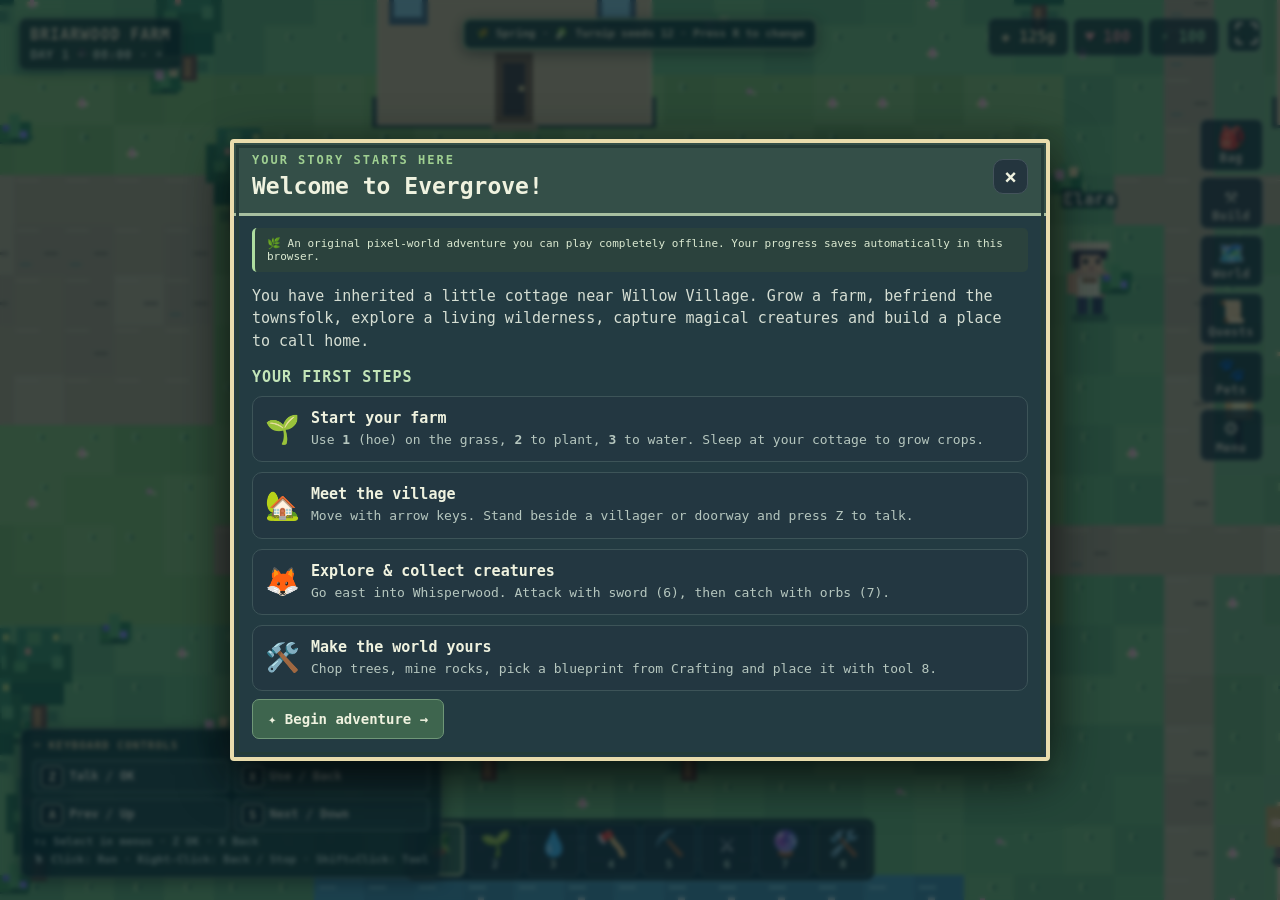
==== commit 1a3f20bf: "Render original villager-specific market apron, guard armor and herbalist accessories" ====
--- a/Evergrove/index.html
+++ b/Evergrove/index.html
@@ -569,10 +569,10 @@
   for(const b of state.placed)sprites.push({y:b.y+.75,draw:()=>drawPlacement(b)});
   for(const [key,v] of Object.entries(state.tilled)){const [x,y]=key.split(',').map(Number);sprites.push({y:y+.5,draw:()=>v&&(state.crops[key]?drawCrop(x,y,state.crops[key]):cropsSoil(x*T-camera.x,y*T-camera.y,false))});}
   window.EvergroveLiving?.drawVillageDecor?.(sprites);
-  for(const n of NPCS)sprites.push({y:n.y+.6,draw:()=>{drawHuman(n.x+.5,n.y+.5,n.color,false,n.dir||'down',n.walking?elapsed:0);const sx=Math.round((n.x+.5)*T-camera.x),sy=Math.round(n.y*T-camera.y-45);ctx.font='bold 11px monospace';ctx.textAlign='center';ctx.lineWidth=4;ctx.strokeStyle='#1a3f37';ctx.strokeText(n.name,sx,sy);ctx.fillStyle='#fff4d1';ctx.fillText(n.name,sx,sy);}});
+  for(const n of NPCS)sprites.push({y:n.y+.6,draw:()=>{drawHuman(n.x+.5,n.y+.5,n.color,false,n.dir||'down',n.walking?elapsed:0);window.EvergroveLiving?.drawVillagerDetails?.(n);const sx=Math.round((n.x+.5)*T-camera.x),sy=Math.round(n.y*T-camera.y-45);ctx.font='bold 11px monospace';ctx.textAlign='center';ctx.lineWidth=4;ctx.strokeStyle='#1a3f37';ctx.strokeText(n.name,sx,sy);ctx.fillStyle='#fff4d1';ctx.fillText(n.name,sx,sy);}});
   for(const m of monsters)if(m.alive)sprites.push({y:m.y+.1,draw:()=>{drawCreature(m.x,m.y,m.type,false,elapsed);if(m.hp<MONSTER_TYPES[m.type].hp){const px=m.x*T-camera.x;const py=m.y*T-camera.y-26;pixelRect(ctx,px-16,py,32,5,'#593d43');pixelRect(ctx,px-15,py+1,30*m.hp/MONSTER_TYPES[m.type].hp,3,'#b2e591');}}});
   if(state.follower!==null&&state.collection[state.follower]){const c=state.collection[state.follower],o={up:[.65,.85],down:[-.75,-.55],left:[.9,.6],right:[-.9,.55]}[p.dir];sprites.push({y:p.y+.3,draw:()=>drawCreature(p.x+o[0],p.y+o[1],c.type,true,elapsed)});}
-  sprites.push({y:p.y+.4,draw:()=>drawHuman(p.x,p.y,state.appearance?.color||'#79a8a4',true,p.dir,elapsed*(window.EvergroveNavigation?.getStatus()?.walking?1.65:1))});
+  sprites.push({y:p.y+.4,draw:()=>drawHuman(p.x,p.y,state.appearance?.color||'#79a8a4',true,p.dir,(input.ArrowUp||input.ArrowDown||input.ArrowLeft||input.ArrowRight||input.mobileup||input.mobiledown||input.mobileleft||input.mobileright||Math.abs(input.joyX||0)>.12||Math.abs(input.joyY||0)>.12||window.EvergroveNavigation?.getStatus()?.walking)?elapsed*(window.EvergroveNavigation?.getStatus()?.walking?1.65:1):0)});
   sprites.sort((a,b)=>a.y-b.y);for(const sprite of sprites)sprite.draw();
   if(pointerTile&&distance(p.x,p.y,pointerTile.x+.5,pointerTile.y+.5)<2.9){ctx.strokeStyle='#f4edbd';ctx.lineWidth=2;ctx.strokeRect(Math.round(pointerTile.x*T-camera.x)+1,Math.round(pointerTile.y*T-camera.y)+1,T-2,T-2);}
   for(const fx of particles){ctx.globalAlpha=clamp(fx.t,0,1);ctx.font='22px serif';ctx.fillText(fx.emoji,fx.x*T-camera.x,fx.y*T-camera.y+(1-fx.t)*-34);ctx.globalAlpha=1;}
@@ -839,7 +839,7 @@
 window.EvergroveNavGame={
  canvas,ctx,T,MW,MH,npcs:NPCS,homes:HOMES,door,monsters:()=>monsters,MONSTER_TYPES,typeAt,drawSoil:cropsSoil,consumeEnergy,give,earnXP,fx,updateUI,
  player:()=>state.player, state:()=>state, getInput:()=>input, save:()=>save(),camera:()=>camera, modal:()=>!!currentModal,
- drawPlayer:()=>drawHuman(state.player.x,state.player.y,state.appearance?.color||'#79a8a4',true,state.player.dir,elapsed),drawTree,drawRock,
+ drawPlayer:()=>drawHuman(state.player.x,state.player.y,state.appearance?.color||'#79a8a4',true,state.player.dir,(input.ArrowUp||input.ArrowDown||input.ArrowLeft||input.ArrowRight||Math.abs(input.joyX||0)>.12||Math.abs(input.joyY||0)>.12)?elapsed:0),drawTree,drawRock,
  blocked:(x,y)=>blockedPlayer(x,y),useTool:(x,y)=>act(state.selected,x,y),
  openNPC:id=>openModal('npc',{id}),
  openHome:id=>{const h=HOMES.find(o=>o.id===id);if(h)openModal(({sleep:'sleep',shop:'shop',craft:'craft',inn:'inn',archive:'journal'})[h.kind]||'journal');},
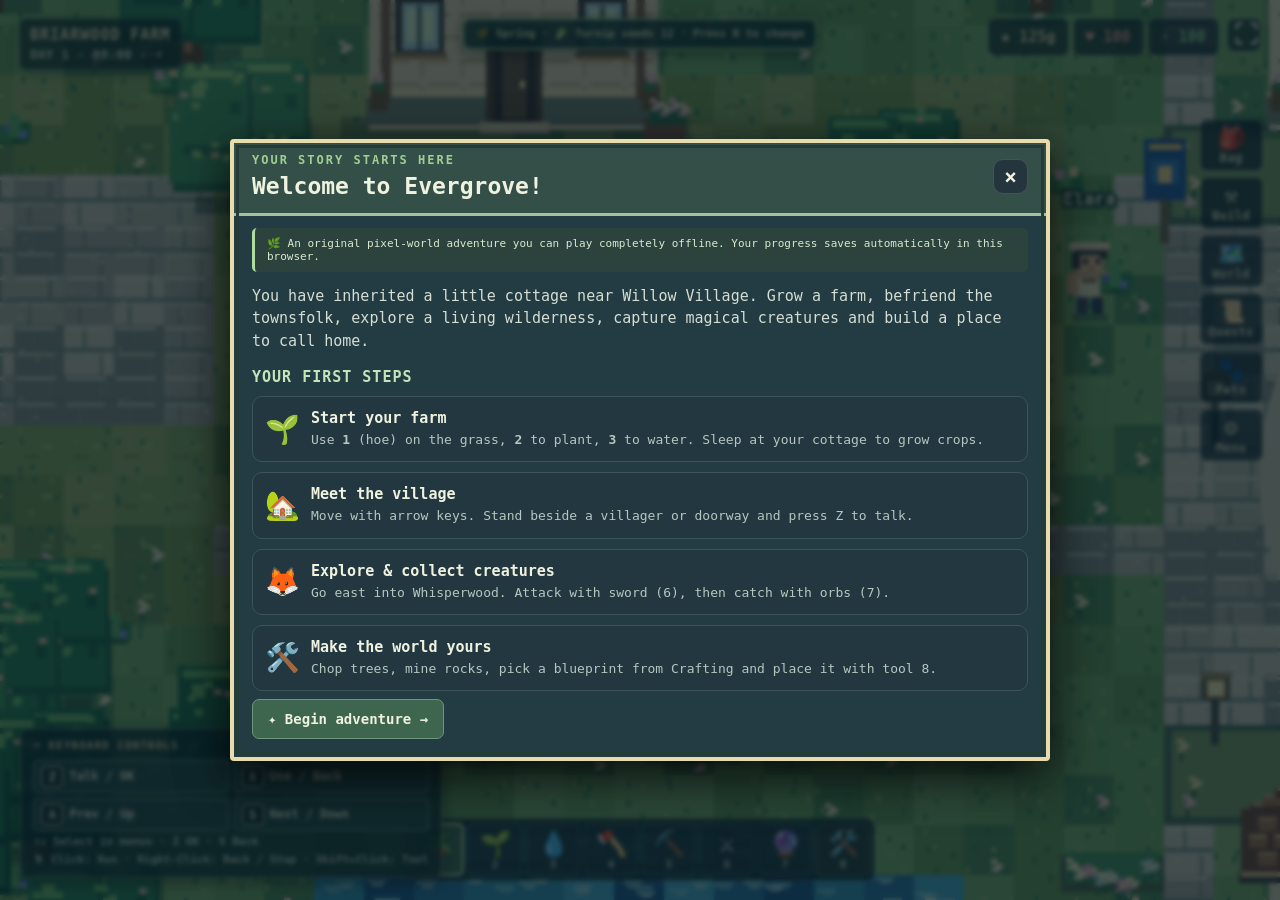
==== commit 8d62076c: "Integrate Willow HD layer renderer preserving current town interaction and saves" ====
--- a/Evergrove/index.html
+++ b/Evergrove/index.html
@@ -321,6 +321,7 @@
   <link rel="stylesheet" href="./viewport-v0.6.css" />
   <link rel="stylesheet" href="./world-atlas-v014.css" />
   <link rel="stylesheet" href="./living-world-v016.css" />
+<link rel="stylesheet" href="./willow-hd-v017.css" />
   <link rel="stylesheet" href="./readability-v0.8.css" />
 </head>
 <body>
@@ -407,7 +408,7 @@
 </div>
 <input type="file" id="importFile" accept=".json,application/json" hidden />
 <script>
-/* EVERGROVE v0.16 Web Edition — no frameworks, CDNs or paid services. */
+/* EVERGROVE v0.17 Web Edition — no frameworks, CDNs or paid services. */
 (() => {
 'use strict';
 const T=32, MW=68, MH=48, H=576, KEY='evergrove_offline_save_v1';
@@ -455,7 +456,7 @@
   [{x:49,y:19,t:'mossling'},{x:56,y:21,t:'mossling'},{x:61,y:26,t:'emberfox'},{x:53,y:28,t:'emberfox'},{x:49,y:40,t:'puddlepuff'},{x:58,y:42,t:'puddlepuff'},{x:63,y:18,t:'mossling'}].forEach((m,i)=>monsters.push({id:i,x:m.x+.5,y:m.y+.5,spawnX:m.x+.5,spawnY:m.y+.5,type:m.t,hp:MONSTER_TYPES[m.t].hp,alive:true,respawn:0,moveTimer:0,dx:0,dy:0,attackTimer:0}));
   buildBackground();
 }
-function obstacle(x,y,forNpc=false){const tx=Math.floor(x),ty=Math.floor(y);if(isWater(tx,ty)||homeAt(tx,ty))return true;if(trees.some(a=>Math.abs(a.x+.5-x)<.45&&Math.abs(a.y+.5-y)<.45&&!isRemoved(a)))return true;if(rocks.some(a=>Math.abs(a.x+.5-x)<.43&&Math.abs(a.y+.5-y)<.43&&!isRemoved(a)))return true;if(state.placed.some(p=>p.x===tx&&p.y===ty&&['fence','campfire','planter'].includes(p.type)))return true;return false;}
+function obstacle(x,y,forNpc=false){const tx=Math.floor(x),ty=Math.floor(y);if(isWater(tx,ty)||homeAt(tx,ty)||window.EvergroveHD?.collision?.(x,y))return true;if(trees.some(a=>Math.abs(a.x+.5-x)<.45&&Math.abs(a.y+.5-y)<.45&&!isRemoved(a)))return true;if(rocks.some(a=>Math.abs(a.x+.5-x)<.43&&Math.abs(a.y+.5-y)<.43&&!isRemoved(a)))return true;if(state.placed.some(p=>p.x===tx&&p.y===ty&&['fence','campfire','planter'].includes(p.type)))return true;return false;}
 function isRemoved(obj){return state.removed[obj.id]&&state.removed[obj.id]>state.day;}
 function blockedPlayer(x,y){const r=.24;return obstacle(x-r,y-r)||obstacle(x+r,y-r)||obstacle(x-r,y+r)||obstacle(x+r,y+r);}
 function rngTile(x,y,off){return hash(x,y,off)}
@@ -526,15 +527,15 @@
   if(performance.now()-lastSave>18000)save();
 }
 function worldRect(c,x,y,w,h,color){pixelRect(c,x*T-camera.x,y*T-camera.y,w*T,h*T,color)}
-function drawTree(o){const x=Math.round((o.x+.5)*T-camera.x),y=Math.round((o.y+.5)*T-camera.y),c=ctx;
+function drawTree(o){if(window.EvergroveHD?.drawTree){window.EvergroveHD.drawTree(o);return;}const x=Math.round((o.x+.5)*T-camera.x),y=Math.round((o.y+.5)*T-camera.y),c=ctx;
   pixelRect(c,x-12,y+7,24,7,'#1e5f4e55');pixelRect(c,x-5,y-7,10,27,'#755343');pixelRect(c,x-3,y+5,4,12,'#b98b5a');
   pixelRect(c,x-16,y-22,32,25,'#2c704d');pixelRect(c,x-21,y-36,42,25,'#377e52');pixelRect(c,x-14,y-46,28,22,'#459363');pixelRect(c,x-8,y-44,9,9,'#69b06c');pixelRect(c,x+8,y-28,7,8,'#6ab577');pixelRect(c,x-16,y-25,8,7,'#5dad6a');pixelRect(c,x+9,y-42,4,4,'#c6dc7a');pixelRect(c,x-9,y-33,4,4,'#e9af91');
 }
 function drawForage(o){const x=Math.round(o.x*T-camera.x),y=Math.round(o.y*T-camera.y),c=ctx;pixelRect(c,x-9,y+7,18,5,'#346f4a');pixelRect(c,x-9,y+0,7,11,'#4a9754');pixelRect(c,x-3,y-7,7,15,'#65b36c');pixelRect(c,x+4,y-2,7,12,'#368753');if(o.item==='berry'){pixelRect(c,x-7,y+0,4,4,'#7279da');pixelRect(c,x+4,y+4,4,4,'#9691f2');}else if(o.item==='flower'){pixelRect(c,x-6,y-3,6,6,'#f7c2d3');pixelRect(c,x+3,y-5,6,6,'#ffe4a7');}else pixelRect(c,x+1,y-3,5,5,'#d3ce81');}
-function drawRock(o){const x=Math.round((o.x+.5)*T-camera.x),y=Math.round((o.y+.5)*T-camera.y),c=ctx;
+function drawRock(o){if(window.EvergroveHD?.drawRock){window.EvergroveHD.drawRock(o);return;}const x=Math.round((o.x+.5)*T-camera.x),y=Math.round((o.y+.5)*T-camera.y),c=ctx;
   pixelRect(c,x-14,y+10,30,6,'#354e4e66');pixelRect(c,x-13,y-3,24,15,'#6b8582');pixelRect(c,x-8,y-11,18,10,'#99aca3');pixelRect(c,x+6,y+2,8,10,'#465e65');pixelRect(c,x-8,y-9,10,4,'#ccd2b5');pixelRect(c,x-8,y+8,5,2,'#c4bb9b');
 }
-function drawBuilding(h){const x=Math.round(h.x*T-camera.x),y=Math.round(h.y*T-camera.y),w=h.w*T,height=h.h*T,c=ctx;
+function drawBuilding(h){if(window.EvergroveHD?.drawBuilding){window.EvergroveHD.drawBuilding(h);return;}const x=Math.round(h.x*T-camera.x),y=Math.round(h.y*T-camera.y),w=h.w*T,height=h.h*T,c=ctx;
   pixelRect(c,x+5,y+height-18,w-10,20,'#425b50');pixelRect(c,x+8,y+56,w-16,height-56,'#e5cea2');pixelRect(c,x+9,y+76,w-18,height-77,'#d1b98e');
   pixelRect(c,x+7,y+44,w-14,15,'#846d62');pixelRect(c,x+1,y+20,w-2,26,h.roof);pixelRect(c,x+13,y+8,w-26,14,h.roof);pixelRect(c,x+24,y+0,w-48,12,h.roof);pixelRect(c,x+4,y+28,w-8,5,'#f4c8a2');pixelRect(c,x+5,y+53,w-10,4,'#4e6159');pixelRect(c,x+16,y+71,25,25,'#526c7a');pixelRect(c,x+19,y+74,18,17,'#91c8d3');pixelRect(c,x+w-43,y+71,25,25,'#526c7a');pixelRect(c,x+w-40,y+74,18,17,'#91c8d3');pixelRect(c,x+w/2-12,y+height-46,24,47,'#836449');pixelRect(c,x+w/2-7,y+height-40,14,34,'#493e3b');pixelRect(c,x+w/2+3,y+height-25,3,3,'#ead28a');
   c.save();c.font='bold 11px monospace';c.textAlign='center';c.strokeStyle='#263b32';c.lineWidth=4;c.strokeText(h.name,x+w/2,y-8);c.fillStyle='#fff8d4';c.fillText(h.name,x+w/2,y-8);c.restore();
@@ -560,7 +561,7 @@
   case 'planter':pixelRect(c,x+6,y+15,22,13,'#bb8968');pixelRect(c,x+8,y+7,19,10,'#457c63');pixelRect(c,x+12,y+4,6,7,'#f9b7c8');pixelRect(c,x+21,y+5,6,7,'#ffdb9a');break;
 }}
 function drawWorld(){if(window.EvergroveExpansion?.active()){window.EvergroveExpansion.draw();return;}const p=state.player;camera.x=clamp(Math.round(p.x*T-W/2),0,MW*T-W);camera.y=clamp(Math.round(p.y*T-H/2),0,MH*T-H);ctx.clearRect(0,0,W,H);
-  ctx.drawImage(worldBg,camera.x,camera.y,W,H,0,0,W,H);
+  if(window.EvergroveHD?.drawBackground)window.EvergroveHD.drawBackground(ctx,camera,W,H);else ctx.drawImage(worldBg,camera.x,camera.y,W,H,0,0,W,H);
   const sprites=[];
   for(const h of HOMES)sprites.push({y:h.y+h.h,draw:()=>drawBuilding(h)});
   for(const t of trees)if(!isRemoved(t))sprites.push({y:t.y+.9,draw:()=>drawTree(t)});
@@ -568,7 +569,7 @@
   for(const f of forages)if(!isRemoved(f))sprites.push({y:f.y+.8,draw:()=>drawForage(f)});
   for(const b of state.placed)sprites.push({y:b.y+.75,draw:()=>drawPlacement(b)});
   for(const [key,v] of Object.entries(state.tilled)){const [x,y]=key.split(',').map(Number);sprites.push({y:y+.5,draw:()=>v&&(state.crops[key]?drawCrop(x,y,state.crops[key]):cropsSoil(x*T-camera.x,y*T-camera.y,false))});}
-  window.EvergroveLiving?.drawVillageDecor?.(sprites);
+  if(window.EvergroveHD?.propSprites)window.EvergroveHD.propSprites(sprites);else window.EvergroveLiving?.drawVillageDecor?.(sprites);
   for(const n of NPCS)sprites.push({y:n.y+.6,draw:()=>{drawHuman(n.x+.5,n.y+.5,n.color,false,n.dir||'down',n.walking?elapsed:0);window.EvergroveLiving?.drawVillagerDetails?.(n);const sx=Math.round((n.x+.5)*T-camera.x),sy=Math.round(n.y*T-camera.y-45);ctx.font='bold 11px monospace';ctx.textAlign='center';ctx.lineWidth=4;ctx.strokeStyle='#1a3f37';ctx.strokeText(n.name,sx,sy);ctx.fillStyle='#fff4d1';ctx.fillText(n.name,sx,sy);}});
   for(const m of monsters)if(m.alive)sprites.push({y:m.y+.1,draw:()=>{drawCreature(m.x,m.y,m.type,false,elapsed);if(m.hp<MONSTER_TYPES[m.type].hp){const px=m.x*T-camera.x;const py=m.y*T-camera.y-26;pixelRect(ctx,px-16,py,32,5,'#593d43');pixelRect(ctx,px-15,py+1,30*m.hp/MONSTER_TYPES[m.type].hp,3,'#b2e591');}}});
   if(state.follower!==null&&state.collection[state.follower]){const c=state.collection[state.follower],o={up:[.65,.85],down:[-.75,-.55],left:[.9,.6],right:[-.9,.55]}[p.dir];sprites.push({y:p.y+.3,draw:()=>drawCreature(p.x+o[0],p.y+o[1],c.type,true,elapsed)});}
@@ -576,6 +577,7 @@
   sprites.sort((a,b)=>a.y-b.y);for(const sprite of sprites)sprite.draw();
   if(pointerTile&&distance(p.x,p.y,pointerTile.x+.5,pointerTile.y+.5)<2.9){ctx.strokeStyle='#f4edbd';ctx.lineWidth=2;ctx.strokeRect(Math.round(pointerTile.x*T-camera.x)+1,Math.round(pointerTile.y*T-camera.y)+1,T-2,T-2);}
   for(const fx of particles){ctx.globalAlpha=clamp(fx.t,0,1);ctx.font='22px serif';ctx.fillText(fx.emoji,fx.x*T-camera.x,fx.y*T-camera.y+(1-fx.t)*-34);ctx.globalAlpha=1;}
+  window.EvergroveHD?.foreground?.();
   if(state.weather==='Rain'){ctx.fillStyle='#1c487718';ctx.fillRect(0,0,W,H);const seed=Math.floor(elapsed*25);ctx.strokeStyle='#d7e8ed7a';ctx.lineWidth=1;for(let i=0;i<70;i++){const x=(hash(i,7,2)*W+seed*3)%W,y=(hash(i,11,2)*H+seed*7)%H;ctx.beginPath();ctx.moveTo(x,y);ctx.lineTo(x-4,y+10);ctx.stroke();}}
   if(state.time>19*60||state.time<6*60){ctx.fillStyle='#12234474';ctx.fillRect(0,0,W,H);}else if(state.time>17*60){ctx.fillStyle='#965f4424';ctx.fillRect(0,0,W,H);}
   // A gentle action marker shows which tile F will affect.
@@ -595,7 +597,7 @@
 function formatCost(cost){return Object.entries(cost).map(([id,n])=>`${ITEMS[id]?.[0]||''} ${n} ${ITEMS[id]?.[1]||id}`).join(' + ')}
 function invCards(){return Object.entries(ITEMS).map(([id,[emoji,name]])=>`<div class="bag-slot" title="${name}"><span>${emoji}</span><strong>${state.inventory[id]||0}</strong><small>${name}</small></div>`).join('')}
 function questCards(){return QUESTS.map(q=>{const p=progress(q),claimed=state.questsClaimed.includes(q.id),ready=p>=q.target;return `<div class="modal-item"><span class="emoji">${claimed?'✅':ready?'🎁':'📜'}</span><div class="item-detail"><strong>${q.title}</strong><small>${q.desc} · ${Math.min(p,q.target)}/${q.target}</small><small>Reward: ${rewardString(q.reward)}</small></div><button ${claimed||!ready?'disabled':''} data-action="claim" data-id="${q.id}">${claimed?'Done':ready?'Claim':'In progress'}</button></div>`}).join('')}
-function drawMap(){const c=$('fullMap');if(!c)return;const x=c.getContext('2d'),sz=8;c.width=MW*sz;c.height=MH*sz;
+function drawMap(){const c=$('fullMap');if(!c)return;if(window.EvergroveHD?.drawMiniMap){window.EvergroveHD.drawMiniMap(c);return;}const x=c.getContext('2d'),sz=8;c.width=MW*sz;c.height=MH*sz;
   const colors={void:'#172733',water:'#559bc0',mountain:'#939898',ruins:'#8a857d',path:'#c7b492',village:'#93bc83',farm:'#9ccb77',forest:'#427e60',grass:'#79b678'};
   for(let yy=0;yy<MH;yy++)for(let xx=0;xx<MW;xx++){x.fillStyle=colors[typeAt(xx,yy)]||'#888';x.fillRect(xx*sz,yy*sz,sz,sz)}
   for(const h of HOMES){x.fillStyle=h.roof;x.fillRect(h.x*sz,h.y*sz,h.w*sz,h.h*sz);x.strokeStyle='#e9e2bb';x.strokeRect(h.x*sz,h.y*sz,h.w*sz,h.h*sz)}
@@ -728,7 +730,7 @@
     html=`<p>Pick a name and outfit color for your explorer. Changes are applied to your character immediately.</p><div class="stat-line"><span>Explorer name</span><strong>${escapeText(state.appearance?.name||'Valley Wanderer')}</strong></div><button class="primary-btn" data-action="rename">✎ Change character name</button><h3>OUTFIT COLORS</h3><div class="button-line">${colors.map(([hex,label])=>`<button class="primary-btn" data-action="color" data-id="${hex}" style="border-color:${hex};background:${hex}44">${label}${state.appearance?.color===hex?' ✓':''}</button>`).join('')}</div>`;
   }
   else if(type==='settings'){
-    title='Game & Save Settings';eyebrow='OFFLINE BY DESIGN';html=`<div class="notification">✅ Offline-capable · No account · No server · No subscription</div><p>Progress saves automatically on this device and website. You can play offline after the first successful online visit. Export a backup before changing devices, clearing website data, or moving from a downloaded HTML file to this website.</p><div class="stat-line"><span>Version</span><strong>Evergrove v0.16 · Living Farms & Adventure Combat</strong></div><div class="stat-line"><span>Game mode</span><strong>Offline single-player</strong></div><div class="stat-line"><span>Future multiplayer room capacity</span><strong>2–10 players (not enabled yet)</strong></div><div class="stat-line"><span>Last in-game day</span><strong>Day ${state.day}</strong></div><div class="button-line"><button class="primary-btn" data-action="open" data-id="appearance">🎨 Customize explorer</button></div><div class="button-line"><button class="primary-btn" data-action="save">💾 Save now</button><button class="primary-btn" data-action="export">⬇ Export save backup</button><button class="primary-btn" data-action="import">⬆ Import saved game</button></div><h3>FARMING & COMBAT (v0.16)</h3><p>Prepare soil with Hoe (1), sow up to nine prepared tiles with Seeds (2), water each day (3), and harvest ripe crops using Water (3) or Talk (Z). Switch seasonal seeds using R or the season button. Equip Sword (6): tap X/F/Space or USE to slash; hold for 0.8 seconds then release for a spin attack. Monsters show a warning ring before striking. Expansion maps contain unique creatures and wild resources.</p><h3>MOBILE TOUCH CONTROLS</h3><p>Transparent left-side joystick controls movement; TALK and USE are on the right. Rotate to landscape for a full-screen view. A browser may not support forced rotation.</p><div class="stat-line"><span>Controller visibility</span><strong id="opacityValue">${Math.round((state.touchOpacity??0.28)*100)}%</strong></div><input id="touchOpacityRange" class="touch-opacity-slider" aria-label="Controller visibility" type="range" min="10" max="80" step="5" value="${Math.round((state.touchOpacity??0.28)*100)}"><h3>NEW GAME</h3><p class="subtle">Reset clears this browser's current game. Export your backup first if you want to keep the old world.</p><button class="danger-btn" data-action="reset">✕ Start a fresh adventure</button>`;
+    title='Game & Save Settings';eyebrow='OFFLINE BY DESIGN';html=`<div class="notification">✅ Offline-capable · No account · No server · No subscription</div><p>Progress saves automatically on this device and website. You can play offline after the first successful online visit. Export a backup before changing devices, clearing website data, or moving from a downloaded HTML file to this website.</p><div class="stat-line"><span>Version</span><strong>Evergrove v0.17 · Willow Valley Pixel-Art Redesign</strong></div><div class="stat-line"><span>Game mode</span><strong>Offline single-player</strong></div><div class="stat-line"><span>Future multiplayer room capacity</span><strong>2–10 players (not enabled yet)</strong></div><div class="stat-line"><span>Last in-game day</span><strong>Day ${state.day}</strong></div><div class="button-line"><button class="primary-btn" data-action="open" data-id="appearance">🎨 Customize explorer</button></div><div class="button-line"><button class="primary-btn" data-action="save">💾 Save now</button><button class="primary-btn" data-action="export">⬇ Export save backup</button><button class="primary-btn" data-action="import">⬆ Import saved game</button></div><h3>FARMING & COMBAT (v0.16)</h3><p>Prepare soil with Hoe (1), sow up to nine prepared tiles with Seeds (2), water each day (3), and harvest ripe crops using Water (3) or Talk (Z). Switch seasonal seeds using R or the season button. Equip Sword (6): tap X/F/Space or USE to slash; hold for 0.8 seconds then release for a spin attack. Monsters show a warning ring before striking. Expansion maps contain unique creatures and wild resources.</p><h3>MOBILE TOUCH CONTROLS</h3><p>Transparent left-side joystick controls movement; TALK and USE are on the right. Rotate to landscape for a full-screen view. A browser may not support forced rotation.</p><div class="stat-line"><span>Controller visibility</span><strong id="opacityValue">${Math.round((state.touchOpacity??0.28)*100)}%</strong></div><input id="touchOpacityRange" class="touch-opacity-slider" aria-label="Controller visibility" type="range" min="10" max="80" step="5" value="${Math.round((state.touchOpacity??0.28)*100)}"><h3>NEW GAME</h3><p class="subtle">Reset clears this browser's current game. Export your backup first if you want to keep the old world.</p><button class="danger-btn" data-action="reset">✕ Start a fresh adventure</button>`;
   }
   $('modalTitle').textContent=title;$('modalEyebrow').textContent=eyebrow;$('modalBody').innerHTML=html;
   if(type==='map'){if(window.EvergroveAtlas)window.EvergroveAtlas.mount();else drawMap();}
@@ -855,6 +857,7 @@
 <script src="./expansion-v015.js" defer></script>
 <script src="./world-atlas-v015.js" defer></script>
 <script src="./living-world-v016.js" defer></script>
+<script src="./willow-hd-v017.js" defer></script>
 <script src="./web-updater.js" defer></script>
 </body>
 </html>
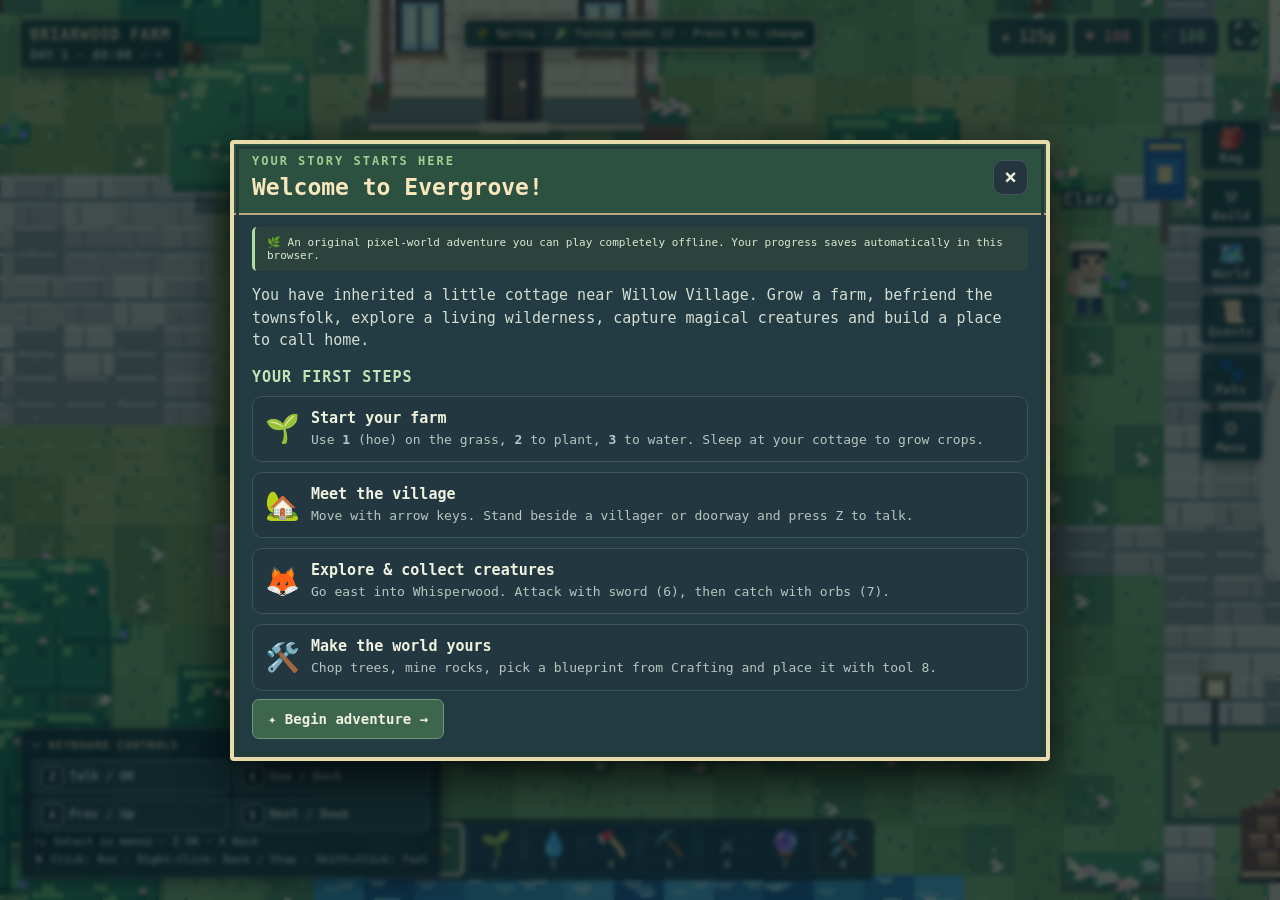
==== commit ce88156c: "Add in-game HD art ON/OFF setting and retain lightweight visual fallback" ====
--- a/Evergrove/index.html
+++ b/Evergrove/index.html
@@ -456,7 +456,7 @@
   [{x:49,y:19,t:'mossling'},{x:56,y:21,t:'mossling'},{x:61,y:26,t:'emberfox'},{x:53,y:28,t:'emberfox'},{x:49,y:40,t:'puddlepuff'},{x:58,y:42,t:'puddlepuff'},{x:63,y:18,t:'mossling'}].forEach((m,i)=>monsters.push({id:i,x:m.x+.5,y:m.y+.5,spawnX:m.x+.5,spawnY:m.y+.5,type:m.t,hp:MONSTER_TYPES[m.t].hp,alive:true,respawn:0,moveTimer:0,dx:0,dy:0,attackTimer:0}));
   buildBackground();
 }
-function obstacle(x,y,forNpc=false){const tx=Math.floor(x),ty=Math.floor(y);if(isWater(tx,ty)||homeAt(tx,ty)||window.EvergroveHD?.collision?.(x,y))return true;if(trees.some(a=>Math.abs(a.x+.5-x)<.45&&Math.abs(a.y+.5-y)<.45&&!isRemoved(a)))return true;if(rocks.some(a=>Math.abs(a.x+.5-x)<.43&&Math.abs(a.y+.5-y)<.43&&!isRemoved(a)))return true;if(state.placed.some(p=>p.x===tx&&p.y===ty&&['fence','campfire','planter'].includes(p.type)))return true;return false;}
+function obstacle(x,y,forNpc=false){const tx=Math.floor(x),ty=Math.floor(y);if(isWater(tx,ty)||homeAt(tx,ty)||(window.EvergroveHD?.enabled?.()&&window.EvergroveHD?.collision?.(x,y)))return true;if(trees.some(a=>Math.abs(a.x+.5-x)<.45&&Math.abs(a.y+.5-y)<.45&&!isRemoved(a)))return true;if(rocks.some(a=>Math.abs(a.x+.5-x)<.43&&Math.abs(a.y+.5-y)<.43&&!isRemoved(a)))return true;if(state.placed.some(p=>p.x===tx&&p.y===ty&&['fence','campfire','planter'].includes(p.type)))return true;return false;}
 function isRemoved(obj){return state.removed[obj.id]&&state.removed[obj.id]>state.day;}
 function blockedPlayer(x,y){const r=.24;return obstacle(x-r,y-r)||obstacle(x+r,y-r)||obstacle(x-r,y+r)||obstacle(x+r,y+r);}
 function rngTile(x,y,off){return hash(x,y,off)}
@@ -527,15 +527,15 @@
   if(performance.now()-lastSave>18000)save();
 }
 function worldRect(c,x,y,w,h,color){pixelRect(c,x*T-camera.x,y*T-camera.y,w*T,h*T,color)}
-function drawTree(o){if(window.EvergroveHD?.drawTree){window.EvergroveHD.drawTree(o);return;}const x=Math.round((o.x+.5)*T-camera.x),y=Math.round((o.y+.5)*T-camera.y),c=ctx;
+function drawTree(o){if(window.EvergroveHD?.enabled?.()&&window.EvergroveHD?.drawTree){window.EvergroveHD.drawTree(o);return;}const x=Math.round((o.x+.5)*T-camera.x),y=Math.round((o.y+.5)*T-camera.y),c=ctx;
   pixelRect(c,x-12,y+7,24,7,'#1e5f4e55');pixelRect(c,x-5,y-7,10,27,'#755343');pixelRect(c,x-3,y+5,4,12,'#b98b5a');
   pixelRect(c,x-16,y-22,32,25,'#2c704d');pixelRect(c,x-21,y-36,42,25,'#377e52');pixelRect(c,x-14,y-46,28,22,'#459363');pixelRect(c,x-8,y-44,9,9,'#69b06c');pixelRect(c,x+8,y-28,7,8,'#6ab577');pixelRect(c,x-16,y-25,8,7,'#5dad6a');pixelRect(c,x+9,y-42,4,4,'#c6dc7a');pixelRect(c,x-9,y-33,4,4,'#e9af91');
 }
 function drawForage(o){const x=Math.round(o.x*T-camera.x),y=Math.round(o.y*T-camera.y),c=ctx;pixelRect(c,x-9,y+7,18,5,'#346f4a');pixelRect(c,x-9,y+0,7,11,'#4a9754');pixelRect(c,x-3,y-7,7,15,'#65b36c');pixelRect(c,x+4,y-2,7,12,'#368753');if(o.item==='berry'){pixelRect(c,x-7,y+0,4,4,'#7279da');pixelRect(c,x+4,y+4,4,4,'#9691f2');}else if(o.item==='flower'){pixelRect(c,x-6,y-3,6,6,'#f7c2d3');pixelRect(c,x+3,y-5,6,6,'#ffe4a7');}else pixelRect(c,x+1,y-3,5,5,'#d3ce81');}
-function drawRock(o){if(window.EvergroveHD?.drawRock){window.EvergroveHD.drawRock(o);return;}const x=Math.round((o.x+.5)*T-camera.x),y=Math.round((o.y+.5)*T-camera.y),c=ctx;
+function drawRock(o){if(window.EvergroveHD?.enabled?.()&&window.EvergroveHD?.drawRock){window.EvergroveHD.drawRock(o);return;}const x=Math.round((o.x+.5)*T-camera.x),y=Math.round((o.y+.5)*T-camera.y),c=ctx;
   pixelRect(c,x-14,y+10,30,6,'#354e4e66');pixelRect(c,x-13,y-3,24,15,'#6b8582');pixelRect(c,x-8,y-11,18,10,'#99aca3');pixelRect(c,x+6,y+2,8,10,'#465e65');pixelRect(c,x-8,y-9,10,4,'#ccd2b5');pixelRect(c,x-8,y+8,5,2,'#c4bb9b');
 }
-function drawBuilding(h){if(window.EvergroveHD?.drawBuilding){window.EvergroveHD.drawBuilding(h);return;}const x=Math.round(h.x*T-camera.x),y=Math.round(h.y*T-camera.y),w=h.w*T,height=h.h*T,c=ctx;
+function drawBuilding(h){if(window.EvergroveHD?.enabled?.()&&window.EvergroveHD?.drawBuilding){window.EvergroveHD.drawBuilding(h);return;}const x=Math.round(h.x*T-camera.x),y=Math.round(h.y*T-camera.y),w=h.w*T,height=h.h*T,c=ctx;
   pixelRect(c,x+5,y+height-18,w-10,20,'#425b50');pixelRect(c,x+8,y+56,w-16,height-56,'#e5cea2');pixelRect(c,x+9,y+76,w-18,height-77,'#d1b98e');
   pixelRect(c,x+7,y+44,w-14,15,'#846d62');pixelRect(c,x+1,y+20,w-2,26,h.roof);pixelRect(c,x+13,y+8,w-26,14,h.roof);pixelRect(c,x+24,y+0,w-48,12,h.roof);pixelRect(c,x+4,y+28,w-8,5,'#f4c8a2');pixelRect(c,x+5,y+53,w-10,4,'#4e6159');pixelRect(c,x+16,y+71,25,25,'#526c7a');pixelRect(c,x+19,y+74,18,17,'#91c8d3');pixelRect(c,x+w-43,y+71,25,25,'#526c7a');pixelRect(c,x+w-40,y+74,18,17,'#91c8d3');pixelRect(c,x+w/2-12,y+height-46,24,47,'#836449');pixelRect(c,x+w/2-7,y+height-40,14,34,'#493e3b');pixelRect(c,x+w/2+3,y+height-25,3,3,'#ead28a');
   c.save();c.font='bold 11px monospace';c.textAlign='center';c.strokeStyle='#263b32';c.lineWidth=4;c.strokeText(h.name,x+w/2,y-8);c.fillStyle='#fff8d4';c.fillText(h.name,x+w/2,y-8);c.restore();
@@ -561,7 +561,7 @@
   case 'planter':pixelRect(c,x+6,y+15,22,13,'#bb8968');pixelRect(c,x+8,y+7,19,10,'#457c63');pixelRect(c,x+12,y+4,6,7,'#f9b7c8');pixelRect(c,x+21,y+5,6,7,'#ffdb9a');break;
 }}
 function drawWorld(){if(window.EvergroveExpansion?.active()){window.EvergroveExpansion.draw();return;}const p=state.player;camera.x=clamp(Math.round(p.x*T-W/2),0,MW*T-W);camera.y=clamp(Math.round(p.y*T-H/2),0,MH*T-H);ctx.clearRect(0,0,W,H);
-  if(window.EvergroveHD?.drawBackground)window.EvergroveHD.drawBackground(ctx,camera,W,H);else ctx.drawImage(worldBg,camera.x,camera.y,W,H,0,0,W,H);
+  if(window.EvergroveHD?.enabled?.()&&window.EvergroveHD?.drawBackground)window.EvergroveHD.drawBackground(ctx,camera,W,H);else ctx.drawImage(worldBg,camera.x,camera.y,W,H,0,0,W,H);
   const sprites=[];
   for(const h of HOMES)sprites.push({y:h.y+h.h,draw:()=>drawBuilding(h)});
   for(const t of trees)if(!isRemoved(t))sprites.push({y:t.y+.9,draw:()=>drawTree(t)});
@@ -569,7 +569,7 @@
   for(const f of forages)if(!isRemoved(f))sprites.push({y:f.y+.8,draw:()=>drawForage(f)});
   for(const b of state.placed)sprites.push({y:b.y+.75,draw:()=>drawPlacement(b)});
   for(const [key,v] of Object.entries(state.tilled)){const [x,y]=key.split(',').map(Number);sprites.push({y:y+.5,draw:()=>v&&(state.crops[key]?drawCrop(x,y,state.crops[key]):cropsSoil(x*T-camera.x,y*T-camera.y,false))});}
-  if(window.EvergroveHD?.propSprites)window.EvergroveHD.propSprites(sprites);else window.EvergroveLiving?.drawVillageDecor?.(sprites);
+  if(window.EvergroveHD?.enabled?.()&&window.EvergroveHD?.propSprites)window.EvergroveHD.propSprites(sprites);else window.EvergroveLiving?.drawVillageDecor?.(sprites);
   for(const n of NPCS)sprites.push({y:n.y+.6,draw:()=>{drawHuman(n.x+.5,n.y+.5,n.color,false,n.dir||'down',n.walking?elapsed:0);window.EvergroveLiving?.drawVillagerDetails?.(n);const sx=Math.round((n.x+.5)*T-camera.x),sy=Math.round(n.y*T-camera.y-45);ctx.font='bold 11px monospace';ctx.textAlign='center';ctx.lineWidth=4;ctx.strokeStyle='#1a3f37';ctx.strokeText(n.name,sx,sy);ctx.fillStyle='#fff4d1';ctx.fillText(n.name,sx,sy);}});
   for(const m of monsters)if(m.alive)sprites.push({y:m.y+.1,draw:()=>{drawCreature(m.x,m.y,m.type,false,elapsed);if(m.hp<MONSTER_TYPES[m.type].hp){const px=m.x*T-camera.x;const py=m.y*T-camera.y-26;pixelRect(ctx,px-16,py,32,5,'#593d43');pixelRect(ctx,px-15,py+1,30*m.hp/MONSTER_TYPES[m.type].hp,3,'#b2e591');}}});
   if(state.follower!==null&&state.collection[state.follower]){const c=state.collection[state.follower],o={up:[.65,.85],down:[-.75,-.55],left:[.9,.6],right:[-.9,.55]}[p.dir];sprites.push({y:p.y+.3,draw:()=>drawCreature(p.x+o[0],p.y+o[1],c.type,true,elapsed)});}
@@ -577,7 +577,7 @@
   sprites.sort((a,b)=>a.y-b.y);for(const sprite of sprites)sprite.draw();
   if(pointerTile&&distance(p.x,p.y,pointerTile.x+.5,pointerTile.y+.5)<2.9){ctx.strokeStyle='#f4edbd';ctx.lineWidth=2;ctx.strokeRect(Math.round(pointerTile.x*T-camera.x)+1,Math.round(pointerTile.y*T-camera.y)+1,T-2,T-2);}
   for(const fx of particles){ctx.globalAlpha=clamp(fx.t,0,1);ctx.font='22px serif';ctx.fillText(fx.emoji,fx.x*T-camera.x,fx.y*T-camera.y+(1-fx.t)*-34);ctx.globalAlpha=1;}
-  window.EvergroveHD?.foreground?.();
+  if(window.EvergroveHD?.enabled?.())window.EvergroveHD.foreground();
   if(state.weather==='Rain'){ctx.fillStyle='#1c487718';ctx.fillRect(0,0,W,H);const seed=Math.floor(elapsed*25);ctx.strokeStyle='#d7e8ed7a';ctx.lineWidth=1;for(let i=0;i<70;i++){const x=(hash(i,7,2)*W+seed*3)%W,y=(hash(i,11,2)*H+seed*7)%H;ctx.beginPath();ctx.moveTo(x,y);ctx.lineTo(x-4,y+10);ctx.stroke();}}
   if(state.time>19*60||state.time<6*60){ctx.fillStyle='#12234474';ctx.fillRect(0,0,W,H);}else if(state.time>17*60){ctx.fillStyle='#965f4424';ctx.fillRect(0,0,W,H);}
   // A gentle action marker shows which tile F will affect.
@@ -597,7 +597,7 @@
 function formatCost(cost){return Object.entries(cost).map(([id,n])=>`${ITEMS[id]?.[0]||''} ${n} ${ITEMS[id]?.[1]||id}`).join(' + ')}
 function invCards(){return Object.entries(ITEMS).map(([id,[emoji,name]])=>`<div class="bag-slot" title="${name}"><span>${emoji}</span><strong>${state.inventory[id]||0}</strong><small>${name}</small></div>`).join('')}
 function questCards(){return QUESTS.map(q=>{const p=progress(q),claimed=state.questsClaimed.includes(q.id),ready=p>=q.target;return `<div class="modal-item"><span class="emoji">${claimed?'✅':ready?'🎁':'📜'}</span><div class="item-detail"><strong>${q.title}</strong><small>${q.desc} · ${Math.min(p,q.target)}/${q.target}</small><small>Reward: ${rewardString(q.reward)}</small></div><button ${claimed||!ready?'disabled':''} data-action="claim" data-id="${q.id}">${claimed?'Done':ready?'Claim':'In progress'}</button></div>`}).join('')}
-function drawMap(){const c=$('fullMap');if(!c)return;if(window.EvergroveHD?.drawMiniMap){window.EvergroveHD.drawMiniMap(c);return;}const x=c.getContext('2d'),sz=8;c.width=MW*sz;c.height=MH*sz;
+function drawMap(){const c=$('fullMap');if(!c)return;if(window.EvergroveHD?.enabled?.()&&window.EvergroveHD?.drawMiniMap){window.EvergroveHD.drawMiniMap(c);return;}const x=c.getContext('2d'),sz=8;c.width=MW*sz;c.height=MH*sz;
   const colors={void:'#172733',water:'#559bc0',mountain:'#939898',ruins:'#8a857d',path:'#c7b492',village:'#93bc83',farm:'#9ccb77',forest:'#427e60',grass:'#79b678'};
   for(let yy=0;yy<MH;yy++)for(let xx=0;xx<MW;xx++){x.fillStyle=colors[typeAt(xx,yy)]||'#888';x.fillRect(xx*sz,yy*sz,sz,sz)}
   for(const h of HOMES){x.fillStyle=h.roof;x.fillRect(h.x*sz,h.y*sz,h.w*sz,h.h*sz);x.strokeStyle='#e9e2bb';x.strokeRect(h.x*sz,h.y*sz,h.w*sz,h.h*sz)}
@@ -730,7 +730,7 @@
     html=`<p>Pick a name and outfit color for your explorer. Changes are applied to your character immediately.</p><div class="stat-line"><span>Explorer name</span><strong>${escapeText(state.appearance?.name||'Valley Wanderer')}</strong></div><button class="primary-btn" data-action="rename">✎ Change character name</button><h3>OUTFIT COLORS</h3><div class="button-line">${colors.map(([hex,label])=>`<button class="primary-btn" data-action="color" data-id="${hex}" style="border-color:${hex};background:${hex}44">${label}${state.appearance?.color===hex?' ✓':''}</button>`).join('')}</div>`;
   }
   else if(type==='settings'){
-    title='Game & Save Settings';eyebrow='OFFLINE BY DESIGN';html=`<div class="notification">✅ Offline-capable · No account · No server · No subscription</div><p>Progress saves automatically on this device and website. You can play offline after the first successful online visit. Export a backup before changing devices, clearing website data, or moving from a downloaded HTML file to this website.</p><div class="stat-line"><span>Version</span><strong>Evergrove v0.17 · Willow Valley Pixel-Art Redesign</strong></div><div class="stat-line"><span>Game mode</span><strong>Offline single-player</strong></div><div class="stat-line"><span>Future multiplayer room capacity</span><strong>2–10 players (not enabled yet)</strong></div><div class="stat-line"><span>Last in-game day</span><strong>Day ${state.day}</strong></div><div class="button-line"><button class="primary-btn" data-action="open" data-id="appearance">🎨 Customize explorer</button></div><div class="button-line"><button class="primary-btn" data-action="save">💾 Save now</button><button class="primary-btn" data-action="export">⬇ Export save backup</button><button class="primary-btn" data-action="import">⬆ Import saved game</button></div><h3>FARMING & COMBAT (v0.16)</h3><p>Prepare soil with Hoe (1), sow up to nine prepared tiles with Seeds (2), water each day (3), and harvest ripe crops using Water (3) or Talk (Z). Switch seasonal seeds using R or the season button. Equip Sword (6): tap X/F/Space or USE to slash; hold for 0.8 seconds then release for a spin attack. Monsters show a warning ring before striking. Expansion maps contain unique creatures and wild resources.</p><h3>MOBILE TOUCH CONTROLS</h3><p>Transparent left-side joystick controls movement; TALK and USE are on the right. Rotate to landscape for a full-screen view. A browser may not support forced rotation.</p><div class="stat-line"><span>Controller visibility</span><strong id="opacityValue">${Math.round((state.touchOpacity??0.28)*100)}%</strong></div><input id="touchOpacityRange" class="touch-opacity-slider" aria-label="Controller visibility" type="range" min="10" max="80" step="5" value="${Math.round((state.touchOpacity??0.28)*100)}"><h3>NEW GAME</h3><p class="subtle">Reset clears this browser's current game. Export your backup first if you want to keep the old world.</p><button class="danger-btn" data-action="reset">✕ Start a fresh adventure</button>`;
+    title='Game & Save Settings';eyebrow='OFFLINE BY DESIGN';html=`<div class="notification">✅ Offline-capable · No account · No server · No subscription</div><p>Progress saves automatically on this device and website. You can play offline after the first successful online visit. Export a backup before changing devices, clearing website data, or moving from a downloaded HTML file to this website.</p><div class="stat-line"><span>Version</span><strong>Evergrove v0.17 · Willow Valley Pixel-Art Redesign</strong></div><div class="stat-line"><span>Game mode</span><strong>Offline single-player</strong></div><div class="stat-line"><span>Future multiplayer room capacity</span><strong>2–10 players (not enabled yet)</strong></div><div class="stat-line"><span>Last in-game day</span><strong>Day ${state.day}</strong></div><div class="button-line"><button class="primary-btn" data-action="open" data-id="appearance">🎨 Customize explorer</button><button class="primary-btn" data-action="toggle-hd">🎨 HD Pixel Art: ${state.graphicsHD===false?'OFF':'ON'}</button></div><p class="subtle">Turn HD artwork off to use the earlier lightweight look on slower phones. Your save and world remain unchanged.</p><div class="button-line"><button class="primary-btn" data-action="save">💾 Save now</button><button class="primary-btn" data-action="export">⬇ Export save backup</button><button class="primary-btn" data-action="import">⬆ Import saved game</button></div><h3>FARMING & COMBAT (v0.16)</h3><p>Prepare soil with Hoe (1), sow up to nine prepared tiles with Seeds (2), water each day (3), and harvest ripe crops using Water (3) or Talk (Z). Switch seasonal seeds using R or the season button. Equip Sword (6): tap X/F/Space or USE to slash; hold for 0.8 seconds then release for a spin attack. Monsters show a warning ring before striking. Expansion maps contain unique creatures and wild resources.</p><h3>MOBILE TOUCH CONTROLS</h3><p>Transparent left-side joystick controls movement; TALK and USE are on the right. Rotate to landscape for a full-screen view. A browser may not support forced rotation.</p><div class="stat-line"><span>Controller visibility</span><strong id="opacityValue">${Math.round((state.touchOpacity??0.28)*100)}%</strong></div><input id="touchOpacityRange" class="touch-opacity-slider" aria-label="Controller visibility" type="range" min="10" max="80" step="5" value="${Math.round((state.touchOpacity??0.28)*100)}"><h3>NEW GAME</h3><p class="subtle">Reset clears this browser's current game. Export your backup first if you want to keep the old world.</p><button class="danger-btn" data-action="reset">✕ Start a fresh adventure</button>`;
   }
   $('modalTitle').textContent=title;$('modalEyebrow').textContent=eyebrow;$('modalBody').innerHTML=html;
   if(type==='map'){if(window.EvergroveAtlas)window.EvergroveAtlas.mount();else drawMap();}
@@ -809,6 +809,7 @@
       case 'unfollow':state.follower=null;updateUI();save();refreshModal();break;
       case 'rename':{const name=window.prompt('Enter explorer name (up to 22 characters):',state.appearance?.name||'Valley Wanderer');if(name!==null){const cleaned=name.trim().slice(0,22);if(cleaned){state.appearance.name=cleaned;updateUI();save();refreshModal();}}break;}
       case 'color':state.appearance.color=id;updateUI();save();refreshModal();break;
+      case 'toggle-hd':state.graphicsHD=state.graphicsHD===false;save();refreshModal();notify('🎨 HD art '+(state.graphicsHD?'enabled':'disabled')+'.');break;
       case 'save':save(false);break;case 'export':exportSave();break;case 'import':$('importFile').click();break;
       case 'reset':if(window.confirm('Start over? This permanently replaces the local save in this browser. Export a backup first if needed.')){state=initialState();initWorld();save();closeModal();log('A new adventure begins.');updateUI();openModal('welcome');}break;
     }
--- a/Evergrove/willow-hd-v017.css
+++ b/Evergrove/willow-hd-v017.css
@@ -0,0 +1,14 @@
+/* Evergrove v0.17 — fantasy town visual theme and scalable HD pixel rendering.
+   Responsive game layout and all previous touch controls remain in effect. */
+#game{image-rendering:pixelated;image-rendering:crisp-edges;background:#2c674b}
+.game-frame{background:#122920!important}
+.hud-location{background:#18352ece!important;border-color:#b6c99c!important;box-shadow:0 4px 16px #0008,inset 0 1px #e3e0ac30!important}
+.hud-location span:first-child{color:#f9e4b0!important}
+.hud-menu button{border-color:#b3c69e!important;background:#193b36dc!important;box-shadow:inset 0 1px #e5dba43d,0 3px 8px #0005}
+.hud-menu button:hover,.hud-menu button:focus-visible{background:#426951ed!important;border-color:#f2e3b0!important}
+.ingame-tool.active{border-color:#f7d99b!important;box-shadow:0 0 11px #f5db9f5e,inset 0 0 0 1px #f5ddb4}
+.desktop-key-guide{border-color:#ead4a56e!important;background:#142b2ed9!important}
+.living-badge{border-color:#e8c797!important;background:#19382edd!important;color:#fbe7b0!important}
+.modal-head{background:#2d5141!important;border-bottom:2px solid #bda781!important}
+.modal-head h2{color:#f8e7bc!important}
+@media(hover:none) and (pointer:coarse){#game{touch-action:none}.hud-menu button{box-shadow:0 2px 5px #0006}}
